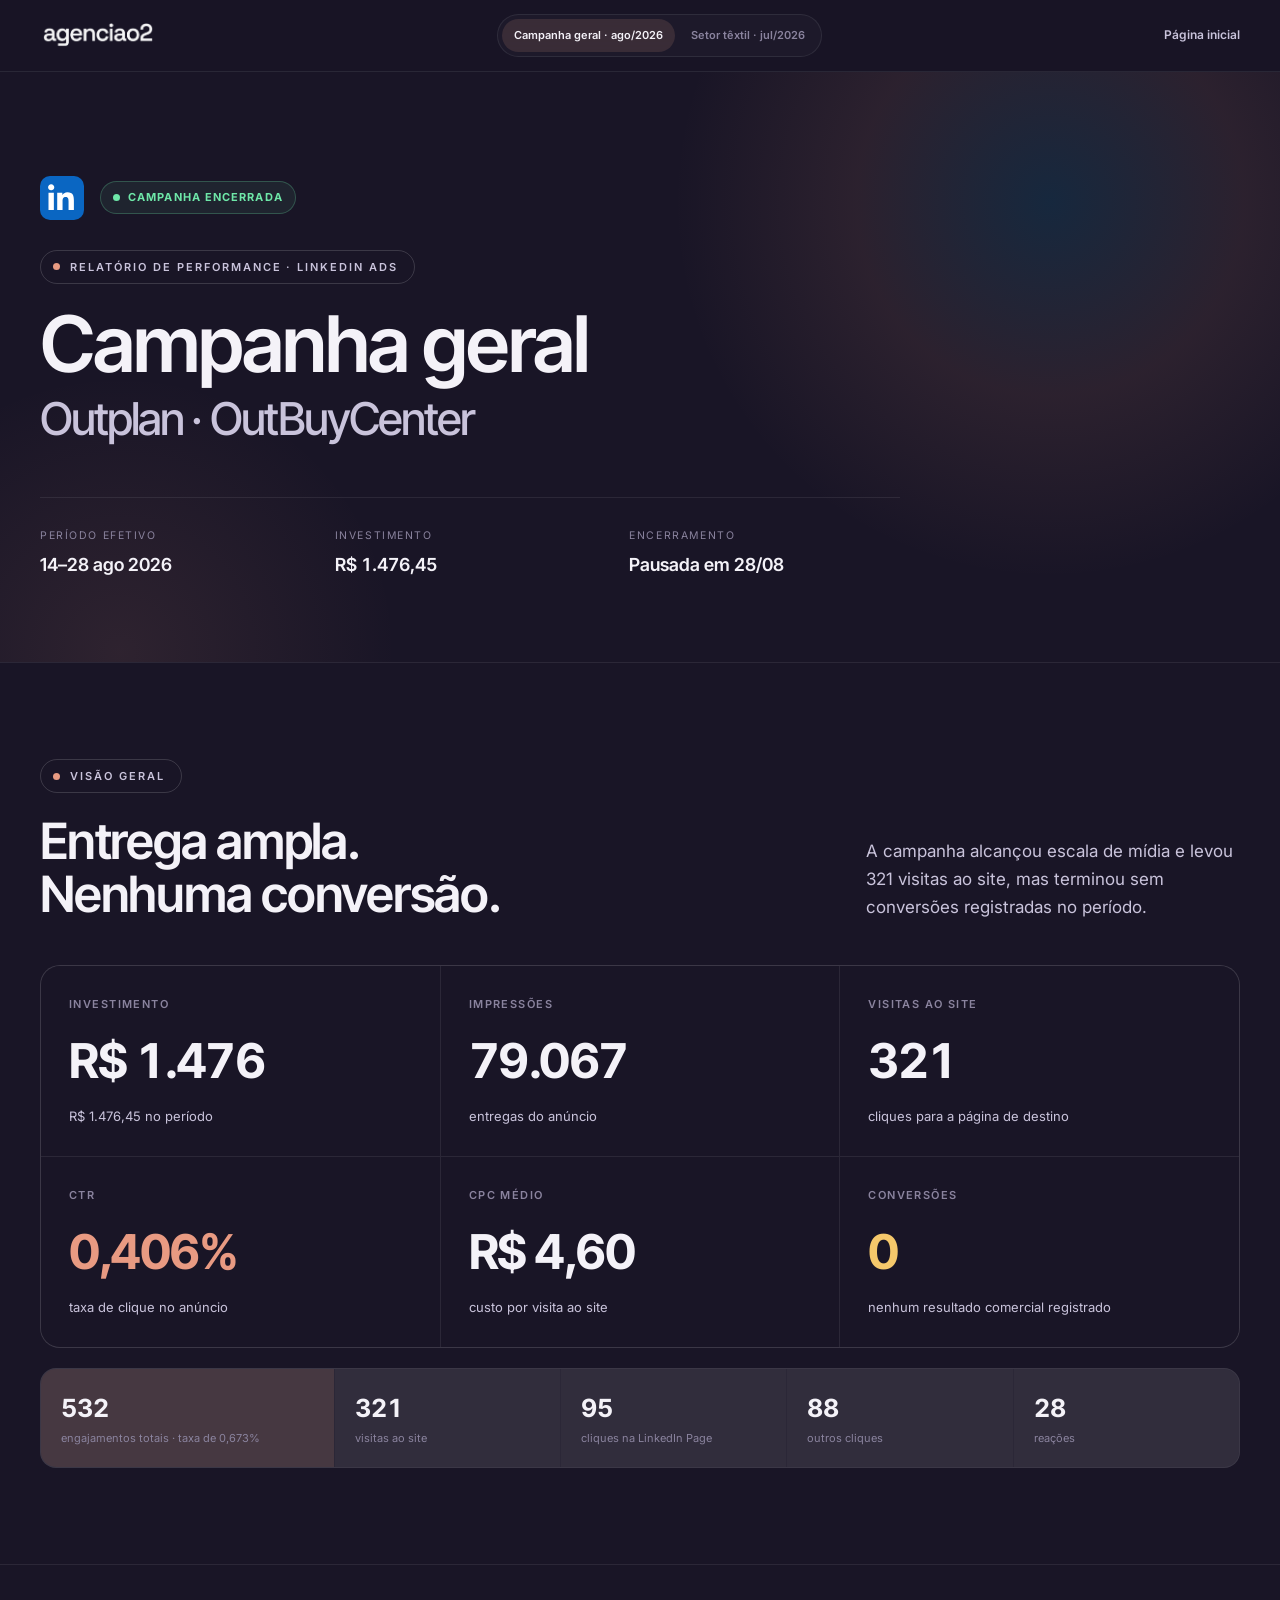
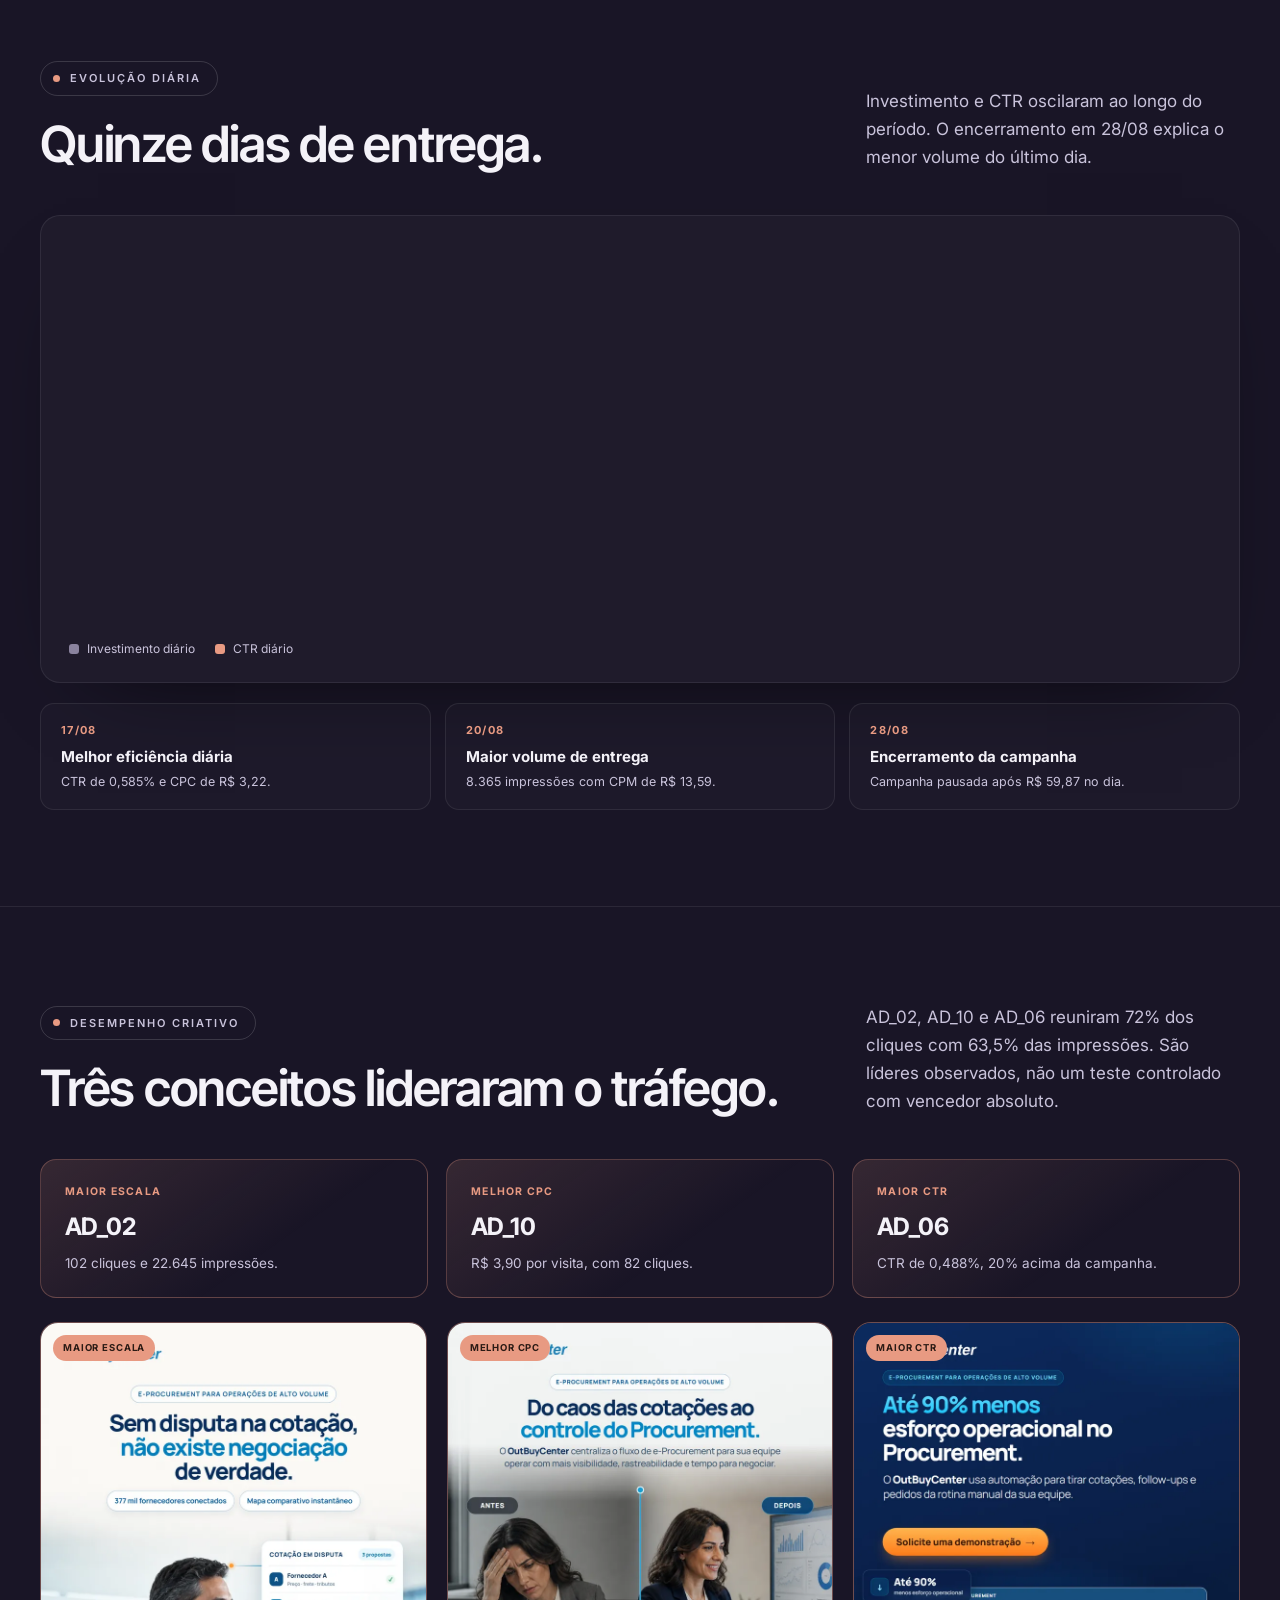
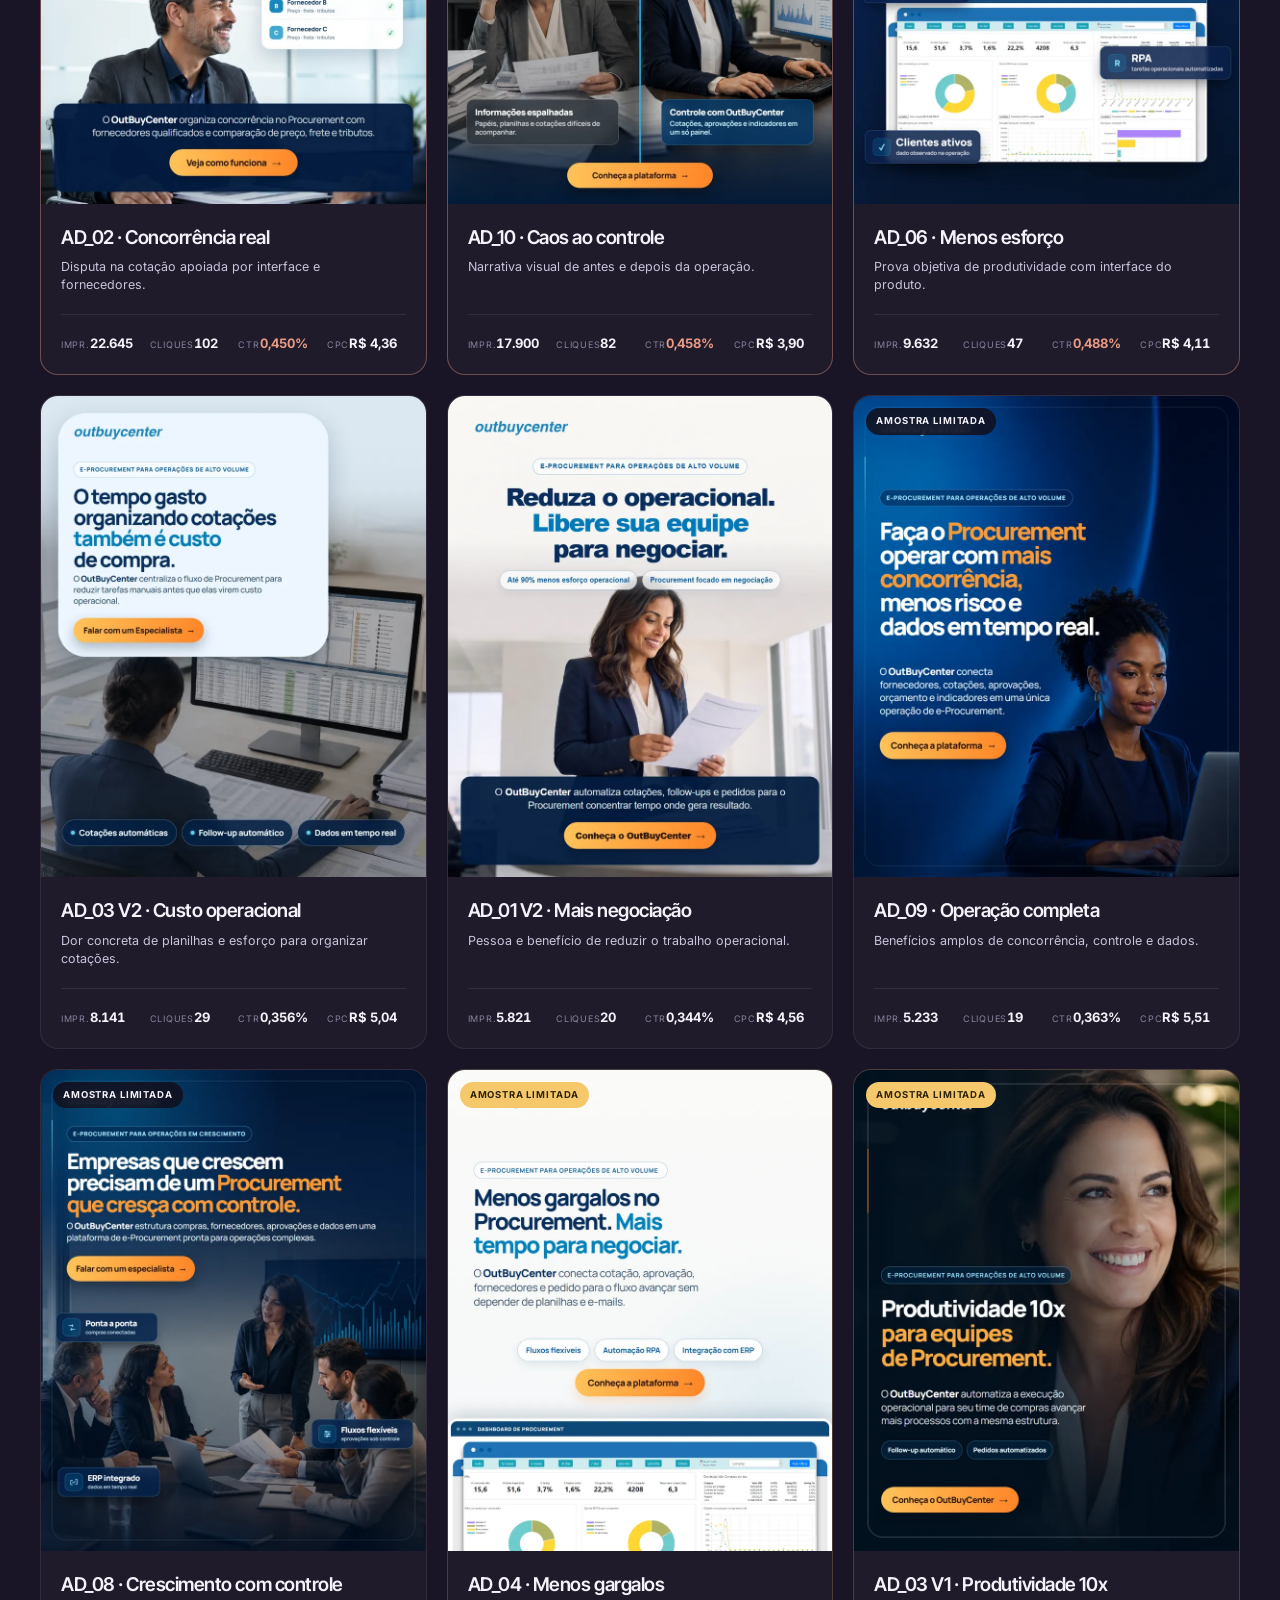
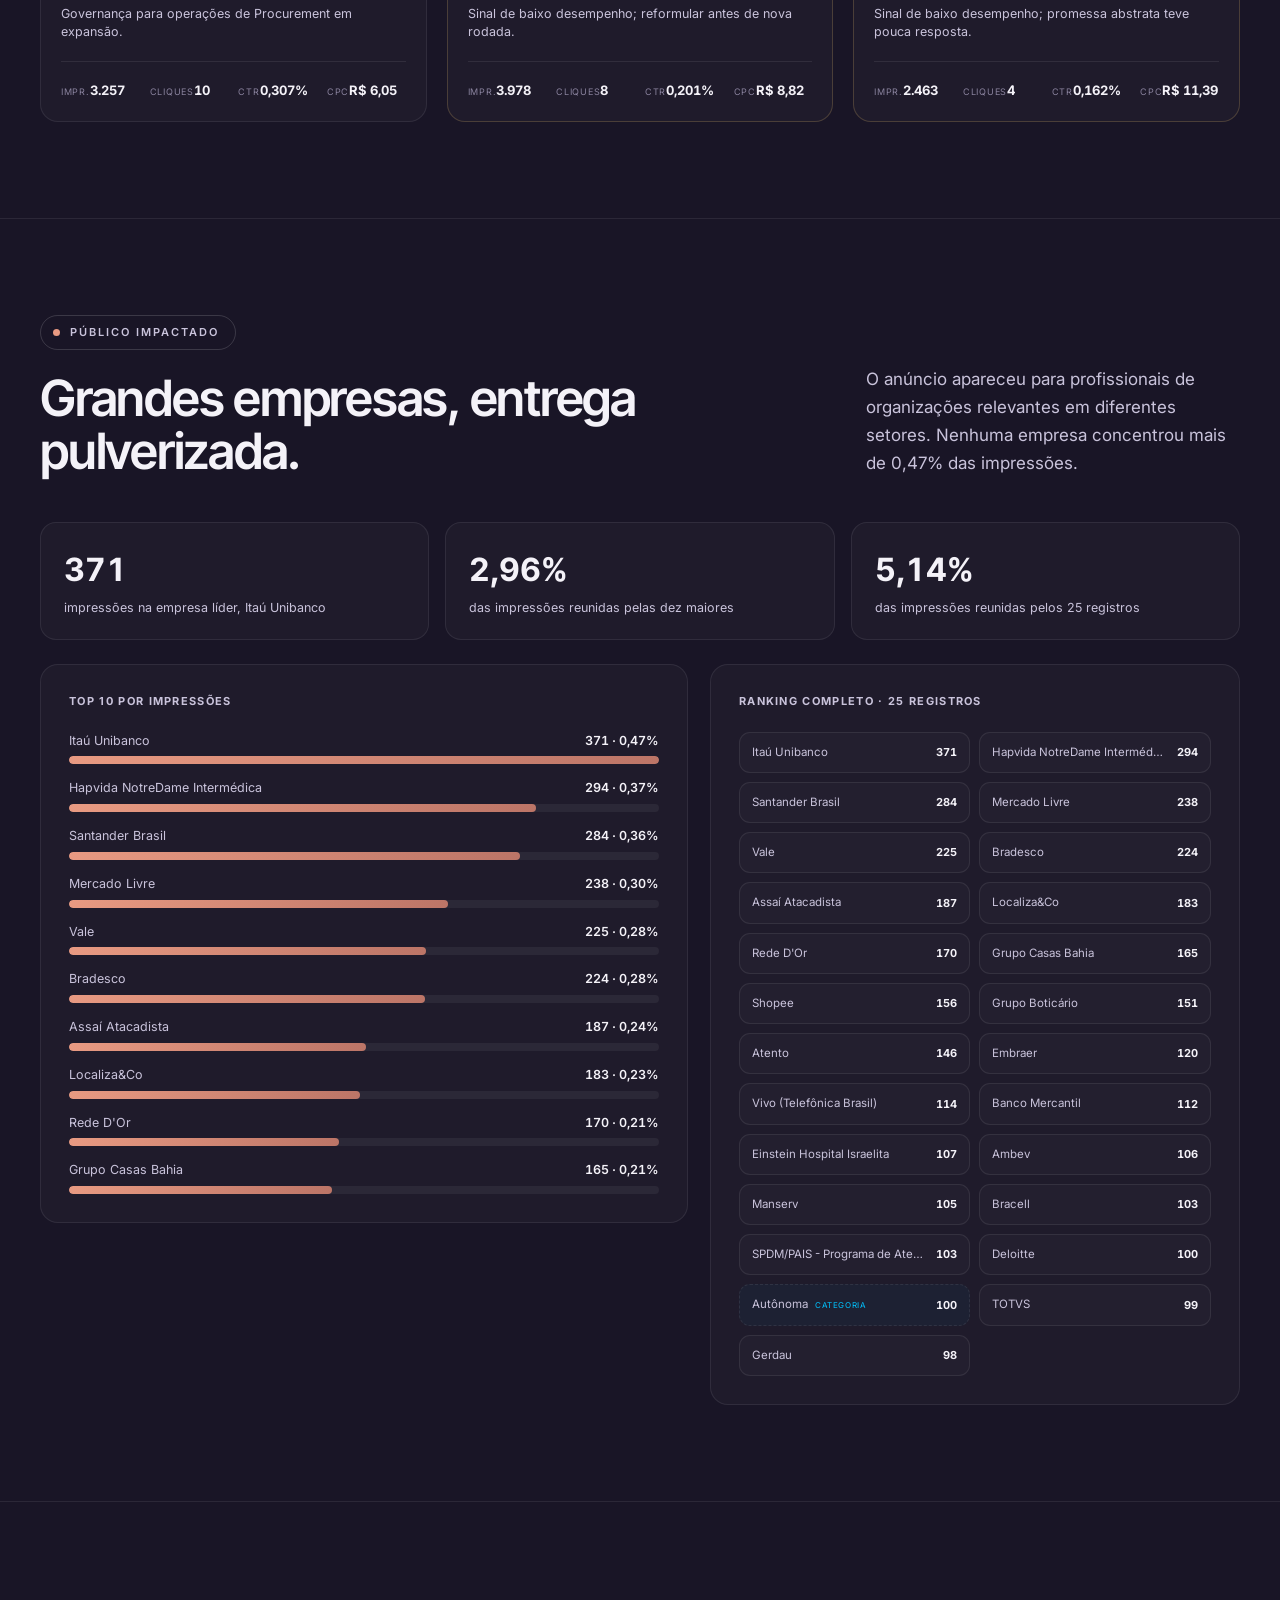
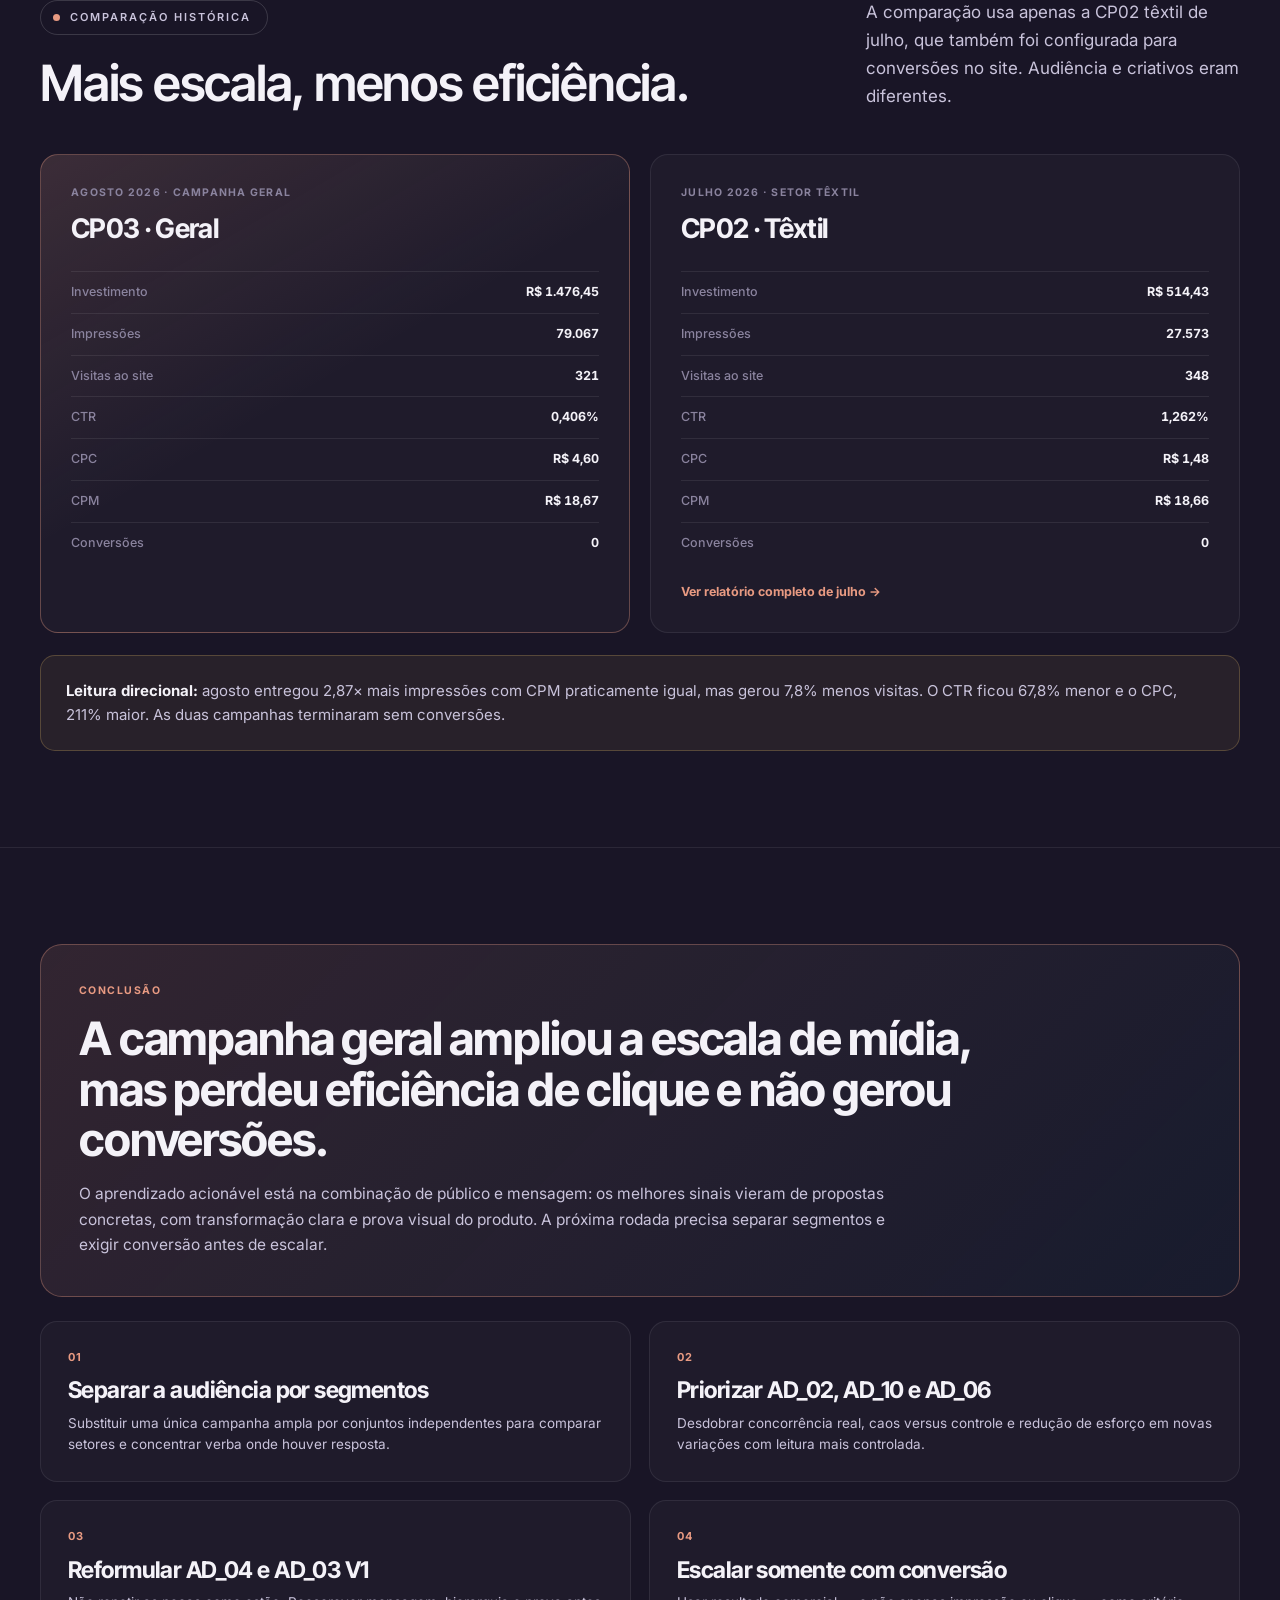
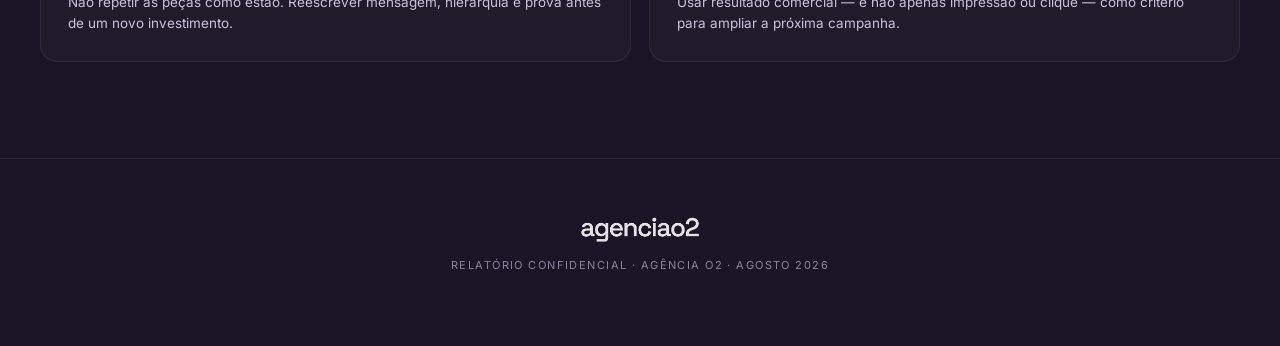
==== outplan/index.html @ ed4dcf91 "Atualiza relatório da Outplan com campanha geral" ====
<!DOCTYPE html>
<html lang="pt-BR">
<head>
<meta charset="UTF-8" />
<meta name="viewport" content="width=device-width, initial-scale=1.0" />
<title>Outplan · Relatório LinkedIn Ads — Agosto 2026</title>
<meta name="description" content="Relatório de desempenho da campanha geral do OutBuyCenter no LinkedIn Ads, de 14 a 28 de agosto de 2026." />
<meta name="robots" content="noindex, nofollow" />
<link rel="canonical" href="https://relatorio.agenciao2.com.br/outplan/" />
<meta property="og:type" content="website" />
<meta property="og:title" content="Relatório LinkedIn Ads · Outplan · Agosto 2026" />
<meta property="og:description" content="Desempenho da campanha geral do OutBuyCenter no LinkedIn Ads." />
<meta property="og:url" content="https://relatorio.agenciao2.com.br/outplan/" />
<meta property="og:image" content="https://relatorio.agenciao2.com.br/outplan/assets/social-outplan-ago-2026.png" />
<meta property="og:image:width" content="1200" />
<meta property="og:image:height" content="630" />
<meta name="twitter:card" content="summary_large_image" />
<meta name="twitter:title" content="Relatório LinkedIn Ads · Outplan · Agosto 2026" />
<meta name="twitter:description" content="Desempenho da campanha geral do OutBuyCenter no LinkedIn Ads." />
<meta name="twitter:image" content="https://relatorio.agenciao2.com.br/outplan/assets/social-outplan-ago-2026.png" />
<link rel="icon" type="image/png" href="../assets/logo-o2.png" />
<link rel="preconnect" href="https://fonts.googleapis.com" />
<link rel="preconnect" href="https://fonts.gstatic.com" crossorigin />
<link href="https://fonts.googleapis.com/css2?family=Inter:wght@400;500;600;700&family=Inter+Tight:wght@500;600;700&display=swap" rel="stylesheet" />
<script src="https://cdn.jsdelivr.net/npm/chart.js@4.4.4/dist/chart.umd.min.js"></script>
<style>
  :root {
    --bg: #191526;
    --bg-deep: #120f1d;
    --bg-soft: #211b32;
    --ink: #f4f2f8;
    --ink-soft: #c9c3db;
    --ink-mute: #8a839e;
    --accent: #e89a82;
    --accent-soft: rgba(232,154,130,.14);
    --cyan: #00c2ff;
    --cyan-soft: rgba(0,194,255,.12);
    --positive: #6ee7a8;
    --warn: #f5c86b;
    --line: rgba(255,255,255,.08);
    --line-strong: rgba(255,255,255,.15);
    --card: rgba(255,255,255,.026);
    --card-hi: rgba(255,255,255,.052);
    --shadow: 0 34px 90px -58px rgba(0,0,0,.85);
  }

  * { box-sizing: border-box; }
  html { scroll-behavior: smooth; }
  body {
    margin: 0;
    background: var(--bg);
    color: var(--ink);
    font-family: 'Inter', system-ui, sans-serif;
    line-height: 1.5;
    -webkit-font-smoothing: antialiased;
  }
  body.no-scroll { overflow: hidden; }
  ::selection { background: var(--accent); color: #2a1a14; }
  img { display: block; max-width: 100%; }
  button, a { font: inherit; }
  a { color: inherit; }

  .wrap { width: min(100%, 1264px); margin: 0 auto; padding-inline: 32px; }
  section { padding: 96px 0; border-bottom: 1px solid var(--line); }
  .section-head { display: grid; grid-template-columns: minmax(0, 1.35fr) minmax(280px, .65fr); gap: 48px; align-items: end; margin-bottom: 44px; }
  .section-head .lead { margin: 0; justify-self: end; }
  .eyebrow {
    display: inline-flex; align-items: center; gap: 10px;
    margin-bottom: 22px; padding: 8px 16px 8px 12px;
    border: 1px solid var(--line-strong); border-radius: 999px;
    color: var(--ink-soft); font-size: 11px; font-weight: 600;
    letter-spacing: .18em; text-transform: uppercase;
  }
  .eyebrow::before { content: ''; width: 7px; height: 7px; border-radius: 50%; background: var(--accent); }
  h1, h2, h3, h4 { margin: 0; font-family: 'Inter Tight', 'Inter', sans-serif; letter-spacing: -.025em; }
  .display { max-width: 860px; font-size: clamp(42px, 6.2vw, 78px); font-weight: 600; line-height: .98; }
  .display .soft { display: block; margin-top: 12px; color: var(--ink-soft); font-size: .58em; font-weight: 500; line-height: 1.12; }
  .h-section { font-size: clamp(31px, 4vw, 50px); line-height: 1.06; font-weight: 600; }
  .lead { max-width: 690px; color: var(--ink-soft); font-size: 17px; line-height: 1.65; }
  .small { color: var(--ink-mute); font-size: 12.5px; line-height: 1.55; }
  .num { font-variant-numeric: tabular-nums; }

  /* Header */
  header.top {
    position: sticky; top: 0; z-index: 80;
    border-bottom: 1px solid var(--line);
    background: rgba(25,21,38,.88);
    backdrop-filter: blur(16px); -webkit-backdrop-filter: blur(16px);
  }
  header.top .wrap { display: flex; align-items: center; justify-content: space-between; gap: 22px; padding-block: 14px; }
  .brand { display: inline-flex; align-items: center; flex: 0 0 auto; border-radius: 8px; }
  .brand img { width: auto; height: 24px; opacity: .96; }
  .campaign-switcher {
    display: flex; align-items: center; gap: 4px; padding: 4px;
    border: 1px solid var(--line); border-radius: 999px; background: rgba(255,255,255,.025);
  }
  .campaign-switcher a {
    padding: 8px 12px; border-radius: 999px; color: var(--ink-mute); text-decoration: none;
    font-size: 11px; font-weight: 600; white-space: nowrap; transition: color .2s ease, background .2s ease;
  }
  .campaign-switcher a:hover { color: var(--ink); }
  .campaign-switcher a.active { color: var(--ink); background: var(--accent-soft); }
  .portal-link { color: var(--ink-soft); font-size: 12px; font-weight: 600; text-decoration: none; white-space: nowrap; }
  .portal-link:hover { color: var(--ink); }
  .brand:focus-visible, .campaign-switcher a:focus-visible, .portal-link:focus-visible { outline: 2px solid var(--accent); outline-offset: 4px; }

  /* Hero */
  .hero { position: relative; overflow: hidden; padding: 104px 0 84px; }
  .hero::before {
    content: ''; position: absolute; inset: -250px -150px auto auto; width: 760px; height: 760px;
    background: radial-gradient(circle, rgba(0,194,255,.11), rgba(232,154,130,.09) 36%, transparent 70%);
    pointer-events: none;
  }
  .hero::after {
    content: ''; position: absolute; left: -160px; bottom: -270px; width: 560px; height: 560px;
    background: radial-gradient(circle, rgba(232,154,130,.1), transparent 70%); pointer-events: none;
  }
  .hero .wrap { position: relative; z-index: 1; }
  .hero-topline { display: flex; align-items: center; gap: 16px; margin-bottom: 30px; }
  .channel-logo { width: 44px; height: 44px; flex: 0 0 auto; border-radius: 10px; }
  .status-pill {
    display: inline-flex; align-items: center; gap: 8px; padding: 7px 12px;
    border: 1px solid rgba(110,231,168,.25); border-radius: 999px; color: var(--positive);
    background: rgba(110,231,168,.07); font-size: 11px; font-weight: 700; letter-spacing: .1em; text-transform: uppercase;
  }
  .status-pill::before { content: ''; width: 7px; height: 7px; border-radius: 50%; background: currentColor; }
  .hero-meta {
    display: grid; grid-template-columns: repeat(3, minmax(0,1fr)); max-width: 860px;
    gap: 24px; margin-top: 52px; padding-top: 30px; border-top: 1px solid var(--line);
  }
  .hero-meta .k { margin-bottom: 7px; color: var(--ink-mute); font-size: 10.5px; letter-spacing: .15em; text-transform: uppercase; }
  .hero-meta .v { font-family: 'Inter Tight', sans-serif; font-size: 18px; font-weight: 600; }

  /* KPIs */
  .kpi-grid {
    display: grid; grid-template-columns: repeat(3, minmax(0, 1fr)); gap: 1px;
    overflow: hidden; border: 1px solid var(--line); border-radius: 20px; background: var(--line);
  }
  .kpi-card { min-height: 185px; padding: 30px 28px; background: var(--bg); }
  .kpi-card .k { color: var(--ink-mute); font-size: 11px; font-weight: 600; letter-spacing: .13em; text-transform: uppercase; }
  .kpi-card .v { margin-top: 12px; font-family: 'Inter Tight', sans-serif; font-size: clamp(34px, 4vw, 48px); font-weight: 700; letter-spacing: -.03em; }
  .kpi-card .v.accent { color: var(--accent); }
  .kpi-card .v.zero { color: var(--warn); }
  .kpi-card .ctx { margin-top: 10px; color: var(--ink-soft); font-size: 13px; }
  .engagement-strip {
    display: grid; grid-template-columns: 1.3fr repeat(4, 1fr); gap: 1px; margin-top: 20px;
    border: 1px solid var(--line); border-radius: 16px; overflow: hidden; background: var(--line);
  }
  .engagement-item { padding: 21px 20px; background: var(--card); }
  .engagement-item.total { background: var(--accent-soft); }
  .engagement-item .v { font-family: 'Inter Tight', sans-serif; font-size: 25px; font-weight: 700; }
  .engagement-item .k { margin-top: 3px; color: var(--ink-mute); font-size: 11px; line-height: 1.4; }

  /* Daily evolution */
  .chart-box { padding: 30px 28px 24px; border: 1px solid var(--line); border-radius: 20px; background: var(--card); box-shadow: var(--shadow); }
  .chart-wrap { position: relative; height: 380px; }
  .chart-legend { display: flex; flex-wrap: wrap; gap: 20px; margin-top: 14px; }
  .chart-legend .item { display: flex; align-items: center; gap: 8px; color: var(--ink-soft); font-size: 12px; }
  .chart-legend .swatch { width: 10px; height: 10px; border-radius: 3px; }
  .day-highlights { display: grid; grid-template-columns: repeat(3, 1fr); gap: 14px; margin-top: 20px; }
  .day-card { padding: 18px 20px; border: 1px solid var(--line); border-radius: 14px; background: rgba(255,255,255,.018); }
  .day-card .date { color: var(--accent); font-size: 11px; font-weight: 700; letter-spacing: .12em; text-transform: uppercase; }
  .day-card strong { display: block; margin-top: 8px; font-size: 15px; }
  .day-card span { display: block; margin-top: 4px; color: var(--ink-soft); font-size: 12.5px; line-height: 1.45; }

  /* Creatives */
  .leader-grid { display: grid; grid-template-columns: repeat(3, minmax(0,1fr)); gap: 18px; margin-bottom: 24px; }
  .leader-callout { padding: 24px; border: 1px solid rgba(232,154,130,.3); border-radius: 16px; background: linear-gradient(145deg, var(--accent-soft), transparent 62%); }
  .leader-callout .label { color: var(--accent); font-size: 10.5px; font-weight: 700; letter-spacing: .12em; text-transform: uppercase; }
  .leader-callout h3 { margin-top: 9px; font-size: 24px; }
  .leader-callout p { margin: 8px 0 0; color: var(--ink-soft); font-size: 13.5px; line-height: 1.5; }
  .creative-grid { display: grid; grid-template-columns: repeat(3, minmax(0,1fr)); gap: 20px; }
  .creative-card {
    appearance: none; width: 100%; padding: 0; overflow: hidden; border: 1px solid var(--line); border-radius: 18px;
    background: var(--card); color: inherit; text-align: left; cursor: pointer;
    transition: transform .2s ease, border-color .2s ease, background .2s ease;
  }
  .creative-card:hover { transform: translateY(-3px); border-color: var(--line-strong); background: var(--card-hi); }
  .creative-card:focus-visible { outline: 2px solid var(--accent); outline-offset: 4px; }
  .creative-card.leader { border-color: rgba(232,154,130,.4); }
  .creative-card.weak { border-color: rgba(245,200,107,.2); }
  .creative-card .thumb { display: block; position: relative; aspect-ratio: 4/5; overflow: hidden; background: var(--bg-deep); }
  .creative-card .thumb img { width: 100%; height: 100%; object-fit: cover; transition: transform .35s ease; }
  .creative-card:hover .thumb img { transform: scale(1.018); }
  .badge {
    position: absolute; top: 12px; left: 12px; max-width: calc(100% - 24px); padding: 6px 10px;
    border-radius: 999px; background: rgba(18,15,29,.87); color: var(--ink);
    font-size: 9.5px; font-weight: 700; letter-spacing: .09em; text-transform: uppercase;
    backdrop-filter: blur(6px);
  }
  .badge.accent { background: var(--accent); color: #2a1a14; }
  .badge.warn { background: var(--warn); color: #302408; }
  .creative-info { display: block; padding: 20px; }
  .creative-info .creative-title { display: block; font-family: 'Inter Tight', 'Inter', sans-serif; font-size: 19px; font-weight: 600; letter-spacing: -.025em; }
  .creative-concept { display: block; min-height: 40px; margin: 6px 0 16px; color: var(--ink-soft); font-size: 12.5px; line-height: 1.45; }
  .creative-stats { display: grid; grid-template-columns: repeat(4, 1fr); gap: 10px; padding-top: 15px; border-top: 1px solid var(--line); }
  .creative-stats .k { color: var(--ink-mute); font-size: 9px; letter-spacing: .08em; text-transform: uppercase; }
  .creative-stats .v { margin-top: 3px; font-size: 13px; font-weight: 700; }
  .creative-stats .v.hi { color: var(--accent); }

  /* Companies */
  .audience-summary { display: grid; grid-template-columns: repeat(3,1fr); gap: 16px; margin-bottom: 24px; }
  .summary-card { padding: 23px; border: 1px solid var(--line); border-radius: 16px; background: var(--card); }
  .summary-card .v { font-family: 'Inter Tight', sans-serif; font-size: 32px; font-weight: 700; }
  .summary-card .k { margin-top: 5px; color: var(--ink-soft); font-size: 12.5px; line-height: 1.4; }
  .companies-layout { display: grid; grid-template-columns: minmax(0, 1.1fr) minmax(330px, .9fr); gap: 22px; align-items: start; min-width: 0; }
  .panel { min-width: 0; padding: 28px; border: 1px solid var(--line); border-radius: 18px; background: var(--card); }
  .panel-title { margin-bottom: 22px; color: var(--ink-soft); font-size: 11px; font-weight: 700; letter-spacing: .12em; text-transform: uppercase; }
  .company-bar { margin-bottom: 15px; }
  .company-bar:last-child { margin-bottom: 0; }
  .company-bar .label { display: flex; justify-content: space-between; gap: 16px; margin-bottom: 6px; font-size: 12.5px; }
  .company-bar .label span:first-child { min-width: 0; overflow: hidden; color: var(--ink-soft); text-overflow: ellipsis; white-space: nowrap; }
  .company-bar .label strong { font-weight: 600; }
  .bar-track { height: 8px; overflow: hidden; border-radius: 999px; background: rgba(255,255,255,.055); }
  .bar-fill { height: 100%; border-radius: inherit; background: linear-gradient(90deg, var(--accent), #bc7567); }
  .company-list { display: grid; min-width: 0; grid-template-columns: repeat(2, minmax(0,1fr)); gap: 9px; }
  .company-chip { display: flex; min-width: 0; width: 100%; align-items: center; justify-content: space-between; gap: 12px; padding: 11px 12px; border: 1px solid var(--line); border-radius: 11px; background: rgba(255,255,255,.018); }
  .company-chip .name { min-width: 0; overflow: hidden; color: var(--ink-soft); font-size: 11.5px; text-overflow: ellipsis; white-space: nowrap; }
  .company-chip .value { color: var(--ink); font-size: 11px; font-weight: 700; }
  .company-chip.category { border-style: dashed; background: rgba(0,194,255,.04); }
  .company-chip.category .name::after { content: 'categoria'; margin-left: 7px; color: var(--cyan); font-size: 8px; letter-spacing: .08em; text-transform: uppercase; }

  /* Historical comparison */
  .compare-grid { display: grid; grid-template-columns: repeat(2, minmax(0,1fr)); gap: 20px; }
  .compare-card { padding: 30px; border: 1px solid var(--line); border-radius: 18px; background: var(--card); }
  .compare-card.current { border-color: rgba(232,154,130,.35); background: linear-gradient(150deg, var(--accent-soft), transparent 48%), var(--card); }
  .compare-card .period { color: var(--ink-mute); font-size: 10.5px; font-weight: 700; letter-spacing: .12em; text-transform: uppercase; }
  .compare-card h3 { margin-top: 8px; font-size: 27px; }
  .compare-table { width: 100%; margin-top: 22px; border-collapse: collapse; }
  .compare-table th, .compare-table td { padding: 11px 0; border-top: 1px solid var(--line); font-size: 12.5px; }
  .compare-table th { color: var(--ink-mute); font-weight: 500; text-align: left; }
  .compare-table td { font-weight: 700; text-align: right; }
  .compare-link { display: inline-flex; margin-top: 20px; color: var(--accent); font-size: 12.5px; font-weight: 700; text-decoration: none; }
  .compare-link:hover { text-decoration: underline; }
  .comparison-insight { margin-top: 22px; padding: 23px 25px; border: 1px solid rgba(245,200,107,.23); border-radius: 15px; background: rgba(245,200,107,.065); color: var(--ink-soft); font-size: 15px; line-height: 1.6; }
  .comparison-insight strong { color: var(--ink); }

  /* Reading / actions */
  .verdict {
    padding: 38px; border: 1px solid rgba(232,154,130,.34); border-radius: 22px;
    background: linear-gradient(135deg, rgba(232,154,130,.12), rgba(0,194,255,.035));
  }
  .verdict .label { color: var(--accent); font-size: 10.5px; font-weight: 700; letter-spacing: .14em; text-transform: uppercase; }
  .verdict h3 { max-width: 940px; margin-top: 14px; font-size: clamp(28px, 4vw, 46px); line-height: 1.1; }
  .verdict p { max-width: 840px; margin: 16px 0 0; color: var(--ink-soft); font-size: 15.5px; line-height: 1.65; }
  .steps-grid { display: grid; grid-template-columns: repeat(2, minmax(0,1fr)); gap: 18px; margin-top: 24px; }
  .step-card { padding: 27px; border: 1px solid var(--line); border-radius: 17px; background: var(--card); }
  .step-card .index { color: var(--accent); font-size: 11px; font-weight: 700; letter-spacing: .1em; }
  .step-card h4 { margin-top: 12px; font-size: 23px; line-height: 1.15; }
  .step-card p { margin: 9px 0 0; color: var(--ink-soft); font-size: 13.5px; line-height: 1.55; }

  /* Footer and lightbox */
  footer { padding: 58px 0 72px; text-align: center; }
  footer img { width: auto; height: 26px; margin: 0 auto 14px; opacity: .88; }
  footer .tag { color: var(--ink-mute); font-size: 11px; letter-spacing: .13em; text-transform: uppercase; }
  .lightbox {
    position: fixed; inset: 0; z-index: 200; display: none; align-items: center; justify-content: center;
    padding: 32px; background: rgba(8,6,14,.94); backdrop-filter: blur(8px);
  }
  .lightbox.open { display: flex; }
  .lightbox img { max-width: min(90vw, 640px); max-height: 88vh; border-radius: 13px; box-shadow: 0 40px 100px -25px #000; }
  .lightbox-close {
    position: fixed; top: 24px; right: 28px; display: grid; place-items: center; width: 46px; height: 46px;
    border: 1px solid var(--line-strong); border-radius: 50%; background: rgba(25,21,38,.8); color: var(--ink); cursor: pointer;
  }
  .lightbox-close:focus-visible { outline: 2px solid var(--accent); outline-offset: 4px; }

  @media (max-width: 980px) {
    .section-head { grid-template-columns: 1fr; gap: 14px; }
    .section-head .lead { justify-self: start; }
    .creative-grid { grid-template-columns: repeat(2, minmax(0,1fr)); }
    .companies-layout { grid-template-columns: 1fr; }
  }
  @media (max-width: 760px) {
    .wrap { padding-inline: 20px; }
    section { padding: 70px 0; }
    header.top .wrap { flex-wrap: wrap; gap: 12px; }
    .campaign-switcher { order: 3; width: 100%; overflow-x: auto; }
    .campaign-switcher a { flex: 1 0 auto; text-align: center; }
    .hero { padding: 72px 0 66px; }
    .hero-meta, .kpi-grid, .leader-grid, .audience-summary, .compare-grid, .steps-grid { grid-template-columns: 1fr; }
    .hero-meta { gap: 18px; }
    .kpi-card { min-height: 0; }
    .engagement-strip { grid-template-columns: repeat(2, 1fr); }
    .engagement-item.total { grid-column: 1 / -1; }
    .day-highlights { grid-template-columns: 1fr; }
    .chart-wrap { height: 330px; }
  }
  @media (max-width: 540px) {
    .portal-link { display: none; }
    .display { font-size: clamp(40px, 13vw, 58px); }
    .creative-grid, .company-list { grid-template-columns: minmax(0, 1fr); }
    .creative-concept { min-height: 0; }
    .engagement-strip { grid-template-columns: 1fr 1fr; }
    .panel, .chart-box { padding: 22px 18px; }
    .lightbox { padding: 16px; }
    .lightbox-close { top: 14px; right: 14px; }
  }
</style>
</head>
<body>

<header class="top">
  <div class="wrap">
    <a class="brand" href="../" aria-label="Voltar à página inicial da Agência O2">
      <img src="../assets/logo-o2.png" alt="Agência O2" />
    </a>
    <nav class="campaign-switcher" aria-label="Selecionar campanha">
      <a class="active" href="./" aria-current="page">Campanha geral · ago/2026</a>
      <a href="campanhas/setor-textil-jul-2026/">Setor têxtil · jul/2026</a>
    </nav>
    <a class="portal-link" href="../">Página inicial</a>
  </div>
</header>

<main>
  <section class="hero">
    <div class="wrap">
      <div class="hero-topline">
        <svg class="channel-logo" viewBox="0 0 24 24" role="img" aria-label="LinkedIn">
          <rect width="24" height="24" rx="4" fill="#0A66C2" />
          <path fill="#fff" d="M20.447 20.452h-3.554v-5.569c0-1.328-.027-3.037-1.852-3.037-1.853 0-2.136 1.445-2.136 2.939v5.667H9.351V9h3.414v1.561h.046c.477-.9 1.637-1.85 3.37-1.85 3.601 0 4.267 2.37 4.267 5.455v6.286zM5.337 7.433c-1.144 0-2.063-.926-2.063-2.065 0-1.138.92-2.063 2.063-2.063 1.14 0 2.064.925 2.064 2.063 0 1.139-.925 2.065-2.064 2.065zm1.782 13.019H3.555V9h3.564v11.452z" transform="scale(.82) translate(2.1 2.1)" />
        </svg>
        <span class="status-pill">Campanha encerrada</span>
      </div>
      <div class="eyebrow">Relatório de performance · LinkedIn Ads</div>
      <h1 class="display">Campanha geral<span class="soft">Outplan · OutBuyCenter</span></h1>
      <div class="hero-meta">
        <div><div class="k">Período efetivo</div><div class="v">14–28 ago 2026</div></div>
        <div><div class="k">Investimento</div><div class="v num">R$ 1.476,45</div></div>
        <div><div class="k">Encerramento</div><div class="v">Pausada em 28/08</div></div>
      </div>
    </div>
  </section>

  <section id="visao-geral">
    <div class="wrap">
      <div class="section-head">
        <div>
          <div class="eyebrow">Visão geral</div>
          <h2 class="h-section">Entrega ampla.<br />Nenhuma conversão.</h2>
        </div>
        <p class="lead">A campanha alcançou escala de mídia e levou 321 visitas ao site, mas terminou sem conversões registradas no período.</p>
      </div>

      <div class="kpi-grid">
        <article class="kpi-card"><div class="k">Investimento</div><div class="v num">R$ 1.476</div><div class="ctx">R$ 1.476,45 no período</div></article>
        <article class="kpi-card"><div class="k">Impressões</div><div class="v num">79.067</div><div class="ctx">entregas do anúncio</div></article>
        <article class="kpi-card"><div class="k">Visitas ao site</div><div class="v num">321</div><div class="ctx">cliques para a página de destino</div></article>
        <article class="kpi-card"><div class="k">CTR</div><div class="v accent num">0,406%</div><div class="ctx">taxa de clique no anúncio</div></article>
        <article class="kpi-card"><div class="k">CPC médio</div><div class="v num">R$ 4,60</div><div class="ctx">custo por visita ao site</div></article>
        <article class="kpi-card"><div class="k">Conversões</div><div class="v zero num">0</div><div class="ctx">nenhum resultado comercial registrado</div></article>
      </div>

      <div class="engagement-strip" aria-label="Composição dos 532 engajamentos">
        <div class="engagement-item total"><div class="v num">532</div><div class="k">engajamentos totais · taxa de 0,673%</div></div>
        <div class="engagement-item"><div class="v num">321</div><div class="k">visitas ao site</div></div>
        <div class="engagement-item"><div class="v num">95</div><div class="k">cliques na LinkedIn Page</div></div>
        <div class="engagement-item"><div class="v num">88</div><div class="k">outros cliques</div></div>
        <div class="engagement-item"><div class="v num">28</div><div class="k">reações</div></div>
      </div>
    </div>
  </section>

  <section id="evolucao">
    <div class="wrap">
      <div class="section-head">
        <div>
          <div class="eyebrow">Evolução diária</div>
          <h2 class="h-section">Quinze dias de entrega.</h2>
        </div>
        <p class="lead">Investimento e CTR oscilaram ao longo do período. O encerramento em 28/08 explica o menor volume do último dia.</p>
      </div>
      <div class="chart-box">
        <div class="chart-wrap"><canvas id="dailyChart" role="img" aria-label="Gráfico diário de investimento e CTR entre 14 e 28 de agosto"></canvas></div>
        <div class="chart-legend" aria-hidden="true">
          <div class="item"><span class="swatch" style="background:#8a839e"></span>Investimento diário</div>
          <div class="item"><span class="swatch" style="background:#e89a82"></span>CTR diário</div>
        </div>
      </div>
      <div class="day-highlights">
        <article class="day-card"><div class="date">17/08</div><strong>Melhor eficiência diária</strong><span>CTR de 0,585% e CPC de R$ 3,22.</span></article>
        <article class="day-card"><div class="date">20/08</div><strong>Maior volume de entrega</strong><span>8.365 impressões com CPM de R$ 13,59.</span></article>
        <article class="day-card"><div class="date">28/08</div><strong>Encerramento da campanha</strong><span>Campanha pausada após R$ 59,87 no dia.</span></article>
      </div>
    </div>
  </section>

  <section id="criativos">
    <div class="wrap">
      <div class="section-head">
        <div>
          <div class="eyebrow">Desempenho criativo</div>
          <h2 class="h-section">Três conceitos lideraram o tráfego.</h2>
        </div>
        <p class="lead">AD_02, AD_10 e AD_06 reuniram 72% dos cliques com 63,5% das impressões. São líderes observados, não um teste controlado com vencedor absoluto.</p>
      </div>

      <div class="leader-grid">
        <article class="leader-callout"><div class="label">Maior escala</div><h3>AD_02</h3><p>102 cliques e 22.645 impressões.</p></article>
        <article class="leader-callout"><div class="label">Melhor CPC</div><h3>AD_10</h3><p>R$ 3,90 por visita, com 82 cliques.</p></article>
        <article class="leader-callout"><div class="label">Maior CTR</div><h3>AD_06</h3><p>CTR de 0,488%, 20% acima da campanha.</p></article>
      </div>

      <div class="creative-grid">
        <button class="creative-card leader" type="button" data-full="assets/criativos/ago-2026/ad-02-v1-full.webp" data-name="AD_02 · Concorrência real" aria-label="Ampliar criativo AD_02">
          <span class="thumb"><img src="assets/criativos/ago-2026/ad-02-v1-card.webp" alt="Criativo AD_02 sobre disputa na cotação" /><span class="badge accent">Maior escala</span></span>
          <span class="creative-info"><span class="creative-title">AD_02 · Concorrência real</span><span class="creative-concept">Disputa na cotação apoiada por interface e fornecedores.</span><span class="creative-stats"><span><span class="k">Impr.</span><span class="v num">22.645</span></span><span><span class="k">Cliques</span><span class="v num">102</span></span><span><span class="k">CTR</span><span class="v hi num">0,450%</span></span><span><span class="k">CPC</span><span class="v num">R$ 4,36</span></span></span></span>
        </button>

        <button class="creative-card leader" type="button" data-full="assets/criativos/ago-2026/ad-10-v1-full.webp" data-name="AD_10 · Caos ao controle" aria-label="Ampliar criativo AD_10">
          <span class="thumb"><img src="assets/criativos/ago-2026/ad-10-v1-card.webp" alt="Criativo AD_10 mostrando a transformação do caos para o controle" /><span class="badge accent">Melhor CPC</span></span>
          <span class="creative-info"><span class="creative-title">AD_10 · Caos ao controle</span><span class="creative-concept">Narrativa visual de antes e depois da operação.</span><span class="creative-stats"><span><span class="k">Impr.</span><span class="v num">17.900</span></span><span><span class="k">Cliques</span><span class="v num">82</span></span><span><span class="k">CTR</span><span class="v hi num">0,458%</span></span><span><span class="k">CPC</span><span class="v num">R$ 3,90</span></span></span></span>
        </button>

        <button class="creative-card leader" type="button" data-full="assets/criativos/ago-2026/ad-06-v1-full.webp" data-name="AD_06 · Menos esforço" aria-label="Ampliar criativo AD_06">
          <span class="thumb"><img src="assets/criativos/ago-2026/ad-06-v1-card.webp" alt="Criativo AD_06 com dashboard e promessa de menos esforço operacional" /><span class="badge accent">Maior CTR</span></span>
          <span class="creative-info"><span class="creative-title">AD_06 · Menos esforço</span><span class="creative-concept">Prova objetiva de produtividade com interface do produto.</span><span class="creative-stats"><span><span class="k">Impr.</span><span class="v num">9.632</span></span><span><span class="k">Cliques</span><span class="v num">47</span></span><span><span class="k">CTR</span><span class="v hi num">0,488%</span></span><span><span class="k">CPC</span><span class="v num">R$ 4,11</span></span></span></span>
        </button>

        <button class="creative-card" type="button" data-full="assets/criativos/ago-2026/ad-03-v2-full.webp" data-name="AD_03 V2 · Custo operacional" aria-label="Ampliar criativo AD_03 V2">
          <span class="thumb"><img loading="lazy" src="assets/criativos/ago-2026/ad-03-v2-card.webp" alt="Criativo AD_03 V2 sobre o custo de organizar cotações" /></span>
          <span class="creative-info"><span class="creative-title">AD_03 V2 · Custo operacional</span><span class="creative-concept">Dor concreta de planilhas e esforço para organizar cotações.</span><span class="creative-stats"><span><span class="k">Impr.</span><span class="v num">8.141</span></span><span><span class="k">Cliques</span><span class="v num">29</span></span><span><span class="k">CTR</span><span class="v num">0,356%</span></span><span><span class="k">CPC</span><span class="v num">R$ 5,04</span></span></span></span>
        </button>

        <button class="creative-card" type="button" data-full="assets/criativos/ago-2026/ad-01-v2-full.webp" data-name="AD_01 V2 · Mais negociação" aria-label="Ampliar criativo AD_01 V2">
          <span class="thumb"><img loading="lazy" src="assets/criativos/ago-2026/ad-01-v2-card.webp" alt="Criativo AD_01 V2 sobre liberar a equipe para negociar" /></span>
          <span class="creative-info"><span class="creative-title">AD_01 V2 · Mais negociação</span><span class="creative-concept">Pessoa e benefício de reduzir o trabalho operacional.</span><span class="creative-stats"><span><span class="k">Impr.</span><span class="v num">5.821</span></span><span><span class="k">Cliques</span><span class="v num">20</span></span><span><span class="k">CTR</span><span class="v num">0,344%</span></span><span><span class="k">CPC</span><span class="v num">R$ 4,56</span></span></span></span>
        </button>

        <button class="creative-card" type="button" data-full="assets/criativos/ago-2026/ad-09-v1-full.webp" data-name="AD_09 · Operação completa" aria-label="Ampliar criativo AD_09">
          <span class="thumb"><img loading="lazy" src="assets/criativos/ago-2026/ad-09-v1-card.webp" alt="Criativo AD_09 sobre concorrência, risco e dados em tempo real" /><span class="badge">Amostra limitada</span></span>
          <span class="creative-info"><span class="creative-title">AD_09 · Operação completa</span><span class="creative-concept">Benefícios amplos de concorrência, controle e dados.</span><span class="creative-stats"><span><span class="k">Impr.</span><span class="v num">5.233</span></span><span><span class="k">Cliques</span><span class="v num">19</span></span><span><span class="k">CTR</span><span class="v num">0,363%</span></span><span><span class="k">CPC</span><span class="v num">R$ 5,51</span></span></span></span>
        </button>

        <button class="creative-card" type="button" data-full="assets/criativos/ago-2026/ad-08-v1-full.webp" data-name="AD_08 · Crescimento com controle" aria-label="Ampliar criativo AD_08">
          <span class="thumb"><img loading="lazy" src="assets/criativos/ago-2026/ad-08-v1-card.webp" alt="Criativo AD_08 sobre crescimento e governança" /><span class="badge">Amostra limitada</span></span>
          <span class="creative-info"><span class="creative-title">AD_08 · Crescimento com controle</span><span class="creative-concept">Governança para operações de Procurement em expansão.</span><span class="creative-stats"><span><span class="k">Impr.</span><span class="v num">3.257</span></span><span><span class="k">Cliques</span><span class="v num">10</span></span><span><span class="k">CTR</span><span class="v num">0,307%</span></span><span><span class="k">CPC</span><span class="v num">R$ 6,05</span></span></span></span>
        </button>

        <button class="creative-card weak" type="button" data-full="assets/criativos/ago-2026/ad-04-v1-full.webp" data-name="AD_04 · Menos gargalos" aria-label="Ampliar criativo AD_04">
          <span class="thumb"><img loading="lazy" src="assets/criativos/ago-2026/ad-04-v1-card.webp" alt="Criativo AD_04 sobre menos gargalos no Procurement" /><span class="badge warn">Amostra limitada</span></span>
          <span class="creative-info"><span class="creative-title">AD_04 · Menos gargalos</span><span class="creative-concept">Sinal de baixo desempenho; reformular antes de nova rodada.</span><span class="creative-stats"><span><span class="k">Impr.</span><span class="v num">3.978</span></span><span><span class="k">Cliques</span><span class="v num">8</span></span><span><span class="k">CTR</span><span class="v num">0,201%</span></span><span><span class="k">CPC</span><span class="v num">R$ 8,82</span></span></span></span>
        </button>

        <button class="creative-card weak" type="button" data-full="assets/criativos/ago-2026/ad-03-v1-full.webp" data-name="AD_03 V1 · Produtividade 10x" aria-label="Ampliar criativo AD_03 V1">
          <span class="thumb"><img loading="lazy" src="assets/criativos/ago-2026/ad-03-v1-card.webp" alt="Criativo AD_03 V1 com promessa de produtividade 10x" /><span class="badge warn">Amostra limitada</span></span>
          <span class="creative-info"><span class="creative-title">AD_03 V1 · Produtividade 10x</span><span class="creative-concept">Sinal de baixo desempenho; promessa abstrata teve pouca resposta.</span><span class="creative-stats"><span><span class="k">Impr.</span><span class="v num">2.463</span></span><span><span class="k">Cliques</span><span class="v num">4</span></span><span><span class="k">CTR</span><span class="v num">0,162%</span></span><span><span class="k">CPC</span><span class="v num">R$ 11,39</span></span></span></span>
        </button>
      </div>
    </div>
  </section>

  <section id="empresas">
    <div class="wrap">
      <div class="section-head">
        <div>
          <div class="eyebrow">Público impactado</div>
          <h2 class="h-section">Grandes empresas, entrega pulverizada.</h2>
        </div>
        <p class="lead">O anúncio apareceu para profissionais de organizações relevantes em diferentes setores. Nenhuma empresa concentrou mais de 0,47% das impressões.</p>
      </div>

      <div class="audience-summary">
        <article class="summary-card"><div class="v num">371</div><div class="k">impressões na empresa líder, Itaú Unibanco</div></article>
        <article class="summary-card"><div class="v num">2,96%</div><div class="k">das impressões reunidas pelas dez maiores</div></article>
        <article class="summary-card"><div class="v num">5,14%</div><div class="k">das impressões reunidas pelos 25 registros</div></article>
      </div>

      <div class="companies-layout">
        <div class="panel">
          <div class="panel-title">Top 10 por impressões</div>
          <div id="companyBars"></div>
        </div>
        <div class="panel">
          <div class="panel-title">Ranking completo · 25 registros</div>
          <div class="company-list" id="companyList"></div>
        </div>
      </div>
    </div>
  </section>

  <section id="historico">
    <div class="wrap">
      <div class="section-head">
        <div>
          <div class="eyebrow">Comparação histórica</div>
          <h2 class="h-section">Mais escala, menos eficiência.</h2>
        </div>
        <p class="lead">A comparação usa apenas a CP02 têxtil de julho, que também foi configurada para conversões no site. Audiência e criativos eram diferentes.</p>
      </div>

      <div class="compare-grid">
        <article class="compare-card current">
          <div class="period">Agosto 2026 · campanha geral</div>
          <h3>CP03 · Geral</h3>
          <table class="compare-table">
            <tbody>
              <tr><th>Investimento</th><td class="num">R$ 1.476,45</td></tr>
              <tr><th>Impressões</th><td class="num">79.067</td></tr>
              <tr><th>Visitas ao site</th><td class="num">321</td></tr>
              <tr><th>CTR</th><td class="num">0,406%</td></tr>
              <tr><th>CPC</th><td class="num">R$ 4,60</td></tr>
              <tr><th>CPM</th><td class="num">R$ 18,67</td></tr>
              <tr><th>Conversões</th><td class="num">0</td></tr>
            </tbody>
          </table>
        </article>

        <article class="compare-card">
          <div class="period">Julho 2026 · setor têxtil</div>
          <h3>CP02 · Têxtil</h3>
          <table class="compare-table">
            <tbody>
              <tr><th>Investimento</th><td class="num">R$ 514,43</td></tr>
              <tr><th>Impressões</th><td class="num">27.573</td></tr>
              <tr><th>Visitas ao site</th><td class="num">348</td></tr>
              <tr><th>CTR</th><td class="num">1,262%</td></tr>
              <tr><th>CPC</th><td class="num">R$ 1,48</td></tr>
              <tr><th>CPM</th><td class="num">R$ 18,66</td></tr>
              <tr><th>Conversões</th><td class="num">0</td></tr>
            </tbody>
          </table>
          <a class="compare-link" href="campanhas/setor-textil-jul-2026/">Ver relatório completo de julho →</a>
        </article>
      </div>

      <div class="comparison-insight"><strong>Leitura direcional:</strong> agosto entregou 2,87× mais impressões com CPM praticamente igual, mas gerou 7,8% menos visitas. O CTR ficou 67,8% menor e o CPC, 211% maior. As duas campanhas terminaram sem conversões.</div>
    </div>
  </section>

  <section id="leitura">
    <div class="wrap">
      <div class="verdict">
        <div class="label">Conclusão</div>
        <h3>A campanha geral ampliou a escala de mídia, mas perdeu eficiência de clique e não gerou conversões.</h3>
        <p>O aprendizado acionável está na combinação de público e mensagem: os melhores sinais vieram de propostas concretas, com transformação clara e prova visual do produto. A próxima rodada precisa separar segmentos e exigir conversão antes de escalar.</p>
      </div>

      <div class="steps-grid">
        <article class="step-card"><div class="index">01</div><h4>Separar a audiência por segmentos</h4><p>Substituir uma única campanha ampla por conjuntos independentes para comparar setores e concentrar verba onde houver resposta.</p></article>
        <article class="step-card"><div class="index">02</div><h4>Priorizar AD_02, AD_10 e AD_06</h4><p>Desdobrar concorrência real, caos versus controle e redução de esforço em novas variações com leitura mais controlada.</p></article>
        <article class="step-card"><div class="index">03</div><h4>Reformular AD_04 e AD_03 V1</h4><p>Não repetir as peças como estão. Reescrever mensagem, hierarquia e prova antes de um novo investimento.</p></article>
        <article class="step-card"><div class="index">04</div><h4>Escalar somente com conversão</h4><p>Usar resultado comercial — e não apenas impressão ou clique — como critério para ampliar a próxima campanha.</p></article>
      </div>
    </div>
  </section>
</main>

<footer>
  <div class="wrap">
    <img src="../assets/logo-o2.png" alt="Agência O2" />
    <div class="tag">Relatório confidencial · Agência O2 · Agosto 2026</div>
  </div>
</footer>

<div class="lightbox" id="lightbox" role="dialog" aria-modal="true" aria-label="Visualização ampliada do criativo" aria-hidden="true">
  <button class="lightbox-close" id="lightboxClose" type="button" aria-label="Fechar imagem">✕</button>
  <img id="lightboxImage" src="" alt="" />
</div>

<script>
  const dailyLabels = ['14/08','15/08','16/08','17/08','18/08','19/08','20/08','21/08','22/08','23/08','24/08','25/08','26/08','27/08','28/08'];
  const dailySpend = [114.41,82.50,68.66,103.09,123.00,117.17,113.70,107.88,77.59,66.57,105.94,119.57,107.21,109.29,59.87];
  const dailyCTR = [0.441,0.331,0.375,0.585,0.417,0.320,0.371,0.495,0.519,0.299,0.316,0.367,0.420,0.441,0.325];

  const markerPlugin = {
    id: 'campaignMarkers',
    afterDatasetsDraw(chart) {
      const {ctx, chartArea, scales} = chart;
      const markers = [
        {index: 3, color: '#E89A82'},
        {index: 6, color: '#00C2FF'},
        {index: 14, color: '#F5C86B'}
      ];
      ctx.save();
      markers.forEach(marker => {
        const x = scales.x.getPixelForValue(marker.index);
        ctx.strokeStyle = marker.color;
        ctx.globalAlpha = .38;
        ctx.setLineDash([4, 5]);
        ctx.beginPath();
        ctx.moveTo(x, chartArea.top);
        ctx.lineTo(x, chartArea.bottom);
        ctx.stroke();
      });
      ctx.restore();
    }
  };

  if (window.Chart) {
    Chart.register(markerPlugin);
    new Chart(document.getElementById('dailyChart'), {
      type: 'bar',
      data: {
        labels: dailyLabels,
        datasets: [
          {
            type: 'bar', label: 'Investimento', data: dailySpend,
            backgroundColor: 'rgba(138,131,158,.42)', borderColor: 'rgba(138,131,158,.72)', borderWidth: 1,
            borderRadius: 5, yAxisID: 'ySpend', order: 2
          },
          {
            type: 'line', label: 'CTR', data: dailyCTR,
            borderColor: '#E89A82', backgroundColor: '#E89A82', pointBackgroundColor: '#191526', pointBorderColor: '#E89A82',
            pointBorderWidth: 2, pointRadius: 3.5, pointHoverRadius: 5, borderWidth: 2.5, tension: .34, yAxisID: 'yCTR', order: 1
          }
        ]
      },
      options: {
        responsive: true, maintainAspectRatio: false, interaction: {mode: 'index', intersect: false},
        plugins: {
          legend: {display: false},
          tooltip: {
            backgroundColor: '#120F1D', borderColor: 'rgba(255,255,255,.12)', borderWidth: 1,
            titleColor: '#F4F2F8', bodyColor: '#C9C3DB', padding: 12,
            callbacks: {
              label(ctx) {
                if (ctx.dataset.yAxisID === 'yCTR') return ` CTR: ${ctx.parsed.y.toFixed(3).replace('.', ',')}%`;
                return ` Investimento: R$ ${ctx.parsed.y.toFixed(2).replace('.', ',')}`;
              }
            }
          }
        },
        scales: {
          x: {grid: {display: false}, ticks: {color: '#8A839E', maxRotation: 0, autoSkip: true, font: {size: 10}}},
          ySpend: {
            position: 'left', beginAtZero: true, suggestedMax: 140,
            grid: {color: 'rgba(255,255,255,.055)'}, border: {display: false},
            ticks: {color: '#8A839E', font: {size: 10}, callback: value => `R$ ${value}`}
          },
          yCTR: {
            position: 'right', beginAtZero: true, suggestedMax: .7,
            grid: {drawOnChartArea: false}, border: {display: false},
            ticks: {color: '#E89A82', font: {size: 10}, callback: value => `${String(value).replace('.', ',')}%`}
          }
        }
      }
    });
  }

  const companies = [
    {name:'Itaú Unibanco', impressions:371, share:'0,47%'},
    {name:'Hapvida NotreDame Intermédica', impressions:294, share:'0,37%'},
    {name:'Santander Brasil', impressions:284, share:'0,36%'},
    {name:'Mercado Livre', impressions:238, share:'0,30%'},
    {name:'Vale', impressions:225, share:'0,28%'},
    {name:'Bradesco', impressions:224, share:'0,28%'},
    {name:'Assaí Atacadista', impressions:187, share:'0,24%'},
    {name:'Localiza&Co', impressions:183, share:'0,23%'},
    {name:"Rede D'Or", impressions:170, share:'0,21%'},
    {name:'Grupo Casas Bahia', impressions:165, share:'0,21%'},
    {name:'Shopee', impressions:156, share:'0,20%'},
    {name:'Grupo Boticário', impressions:151, share:'0,19%'},
    {name:'Atento', impressions:146, share:'0,18%'},
    {name:'Embraer', impressions:120, share:'0,15%'},
    {name:'Vivo (Telefônica Brasil)', impressions:114, share:'0,14%'},
    {name:'Banco Mercantil', impressions:112, share:'0,14%'},
    {name:'Einstein Hospital Israelita', impressions:107, share:'0,14%'},
    {name:'Ambev', impressions:106, share:'0,13%'},
    {name:'Manserv', impressions:105, share:'0,13%'},
    {name:'Bracell', impressions:103, share:'0,13%'},
    {name:'SPDM/PAIS - Programa de Atenção Integral à Saúde', impressions:103, share:'0,13%'},
    {name:'Deloitte', impressions:100, share:'0,13%'},
    {name:'Autônoma', impressions:100, share:'0,13%', category:true},
    {name:'TOTVS', impressions:99, share:'0,13%'},
    {name:'Gerdau', impressions:98, share:'0,12%'}
  ];

  const companyBars = document.getElementById('companyBars');
  companies.slice(0,10).forEach(company => {
    const item = document.createElement('div');
    item.className = 'company-bar';
    item.innerHTML = `<div class="label"><span>${company.name}</span><strong class="num">${company.impressions} · ${company.share}</strong></div><div class="bar-track"><div class="bar-fill" style="width:${(company.impressions / companies[0].impressions * 100).toFixed(1)}%"></div></div>`;
    companyBars.appendChild(item);
  });

  const companyList = document.getElementById('companyList');
  companies.forEach(company => {
    const item = document.createElement('div');
    item.className = `company-chip${company.category ? ' category' : ''}`;
    item.innerHTML = `<span class="name" title="${company.name}">${company.name}</span><span class="value num">${company.impressions}</span>`;
    companyList.appendChild(item);
  });

  const lightbox = document.getElementById('lightbox');
  const lightboxImage = document.getElementById('lightboxImage');
  const lightboxClose = document.getElementById('lightboxClose');
  let lastTrigger = null;

  function openLightbox(card) {
    lastTrigger = card;
    lightboxImage.src = card.dataset.full;
    lightboxImage.alt = card.dataset.name;
    lightbox.classList.add('open');
    lightbox.setAttribute('aria-hidden', 'false');
    document.body.classList.add('no-scroll');
    lightboxClose.focus();
  }

  function closeLightbox() {
    lightbox.classList.remove('open');
    lightbox.setAttribute('aria-hidden', 'true');
    lightboxImage.src = '';
    document.body.classList.remove('no-scroll');
    if (lastTrigger) lastTrigger.focus();
  }

  document.querySelectorAll('.creative-card').forEach(card => card.addEventListener('click', () => openLightbox(card)));
  lightboxClose.addEventListener('click', closeLightbox);
  lightbox.addEventListener('click', event => { if (event.target === lightbox) closeLightbox(); });
  document.addEventListener('keydown', event => {
    if (!lightbox.classList.contains('open')) return;
    if (event.key === 'Escape') closeLightbox();
    if (event.key === 'Tab') {
      event.preventDefault();
      lightboxClose.focus();
    }
  });
</script>
</body>
</html>
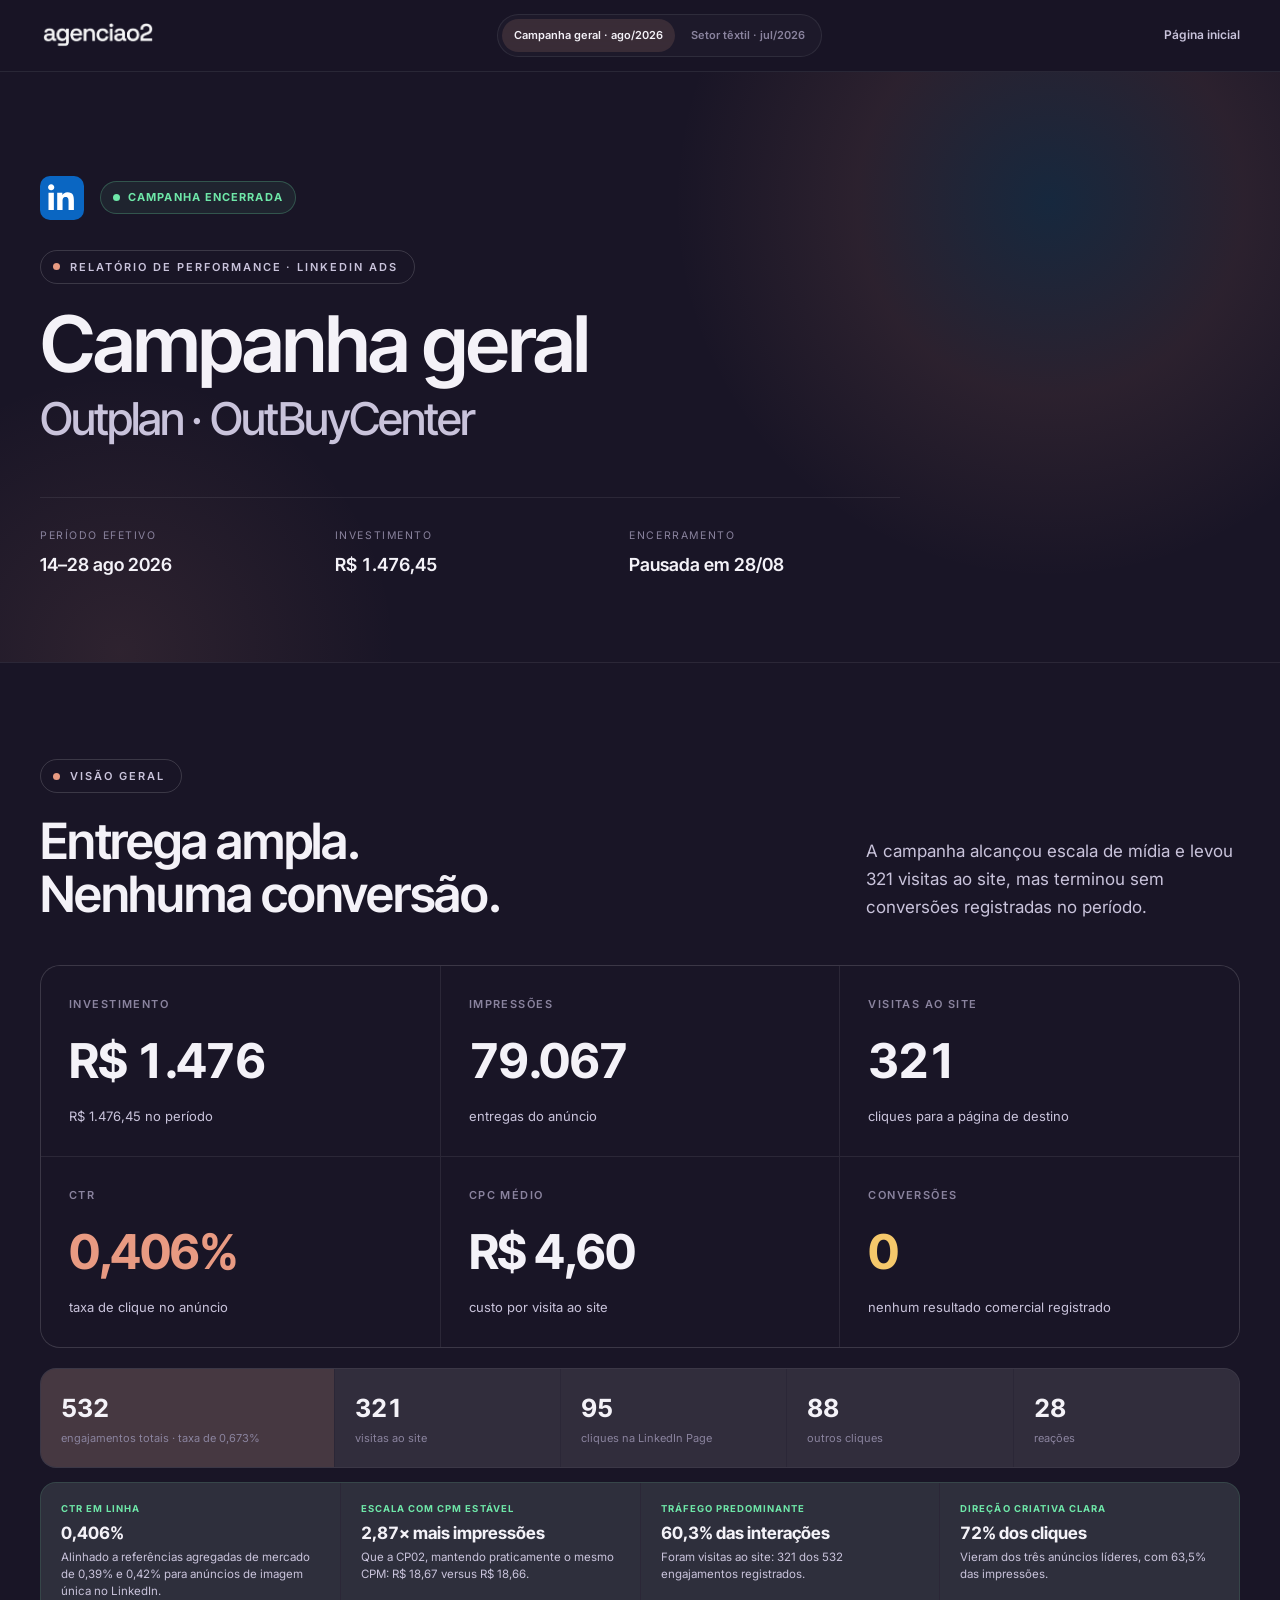
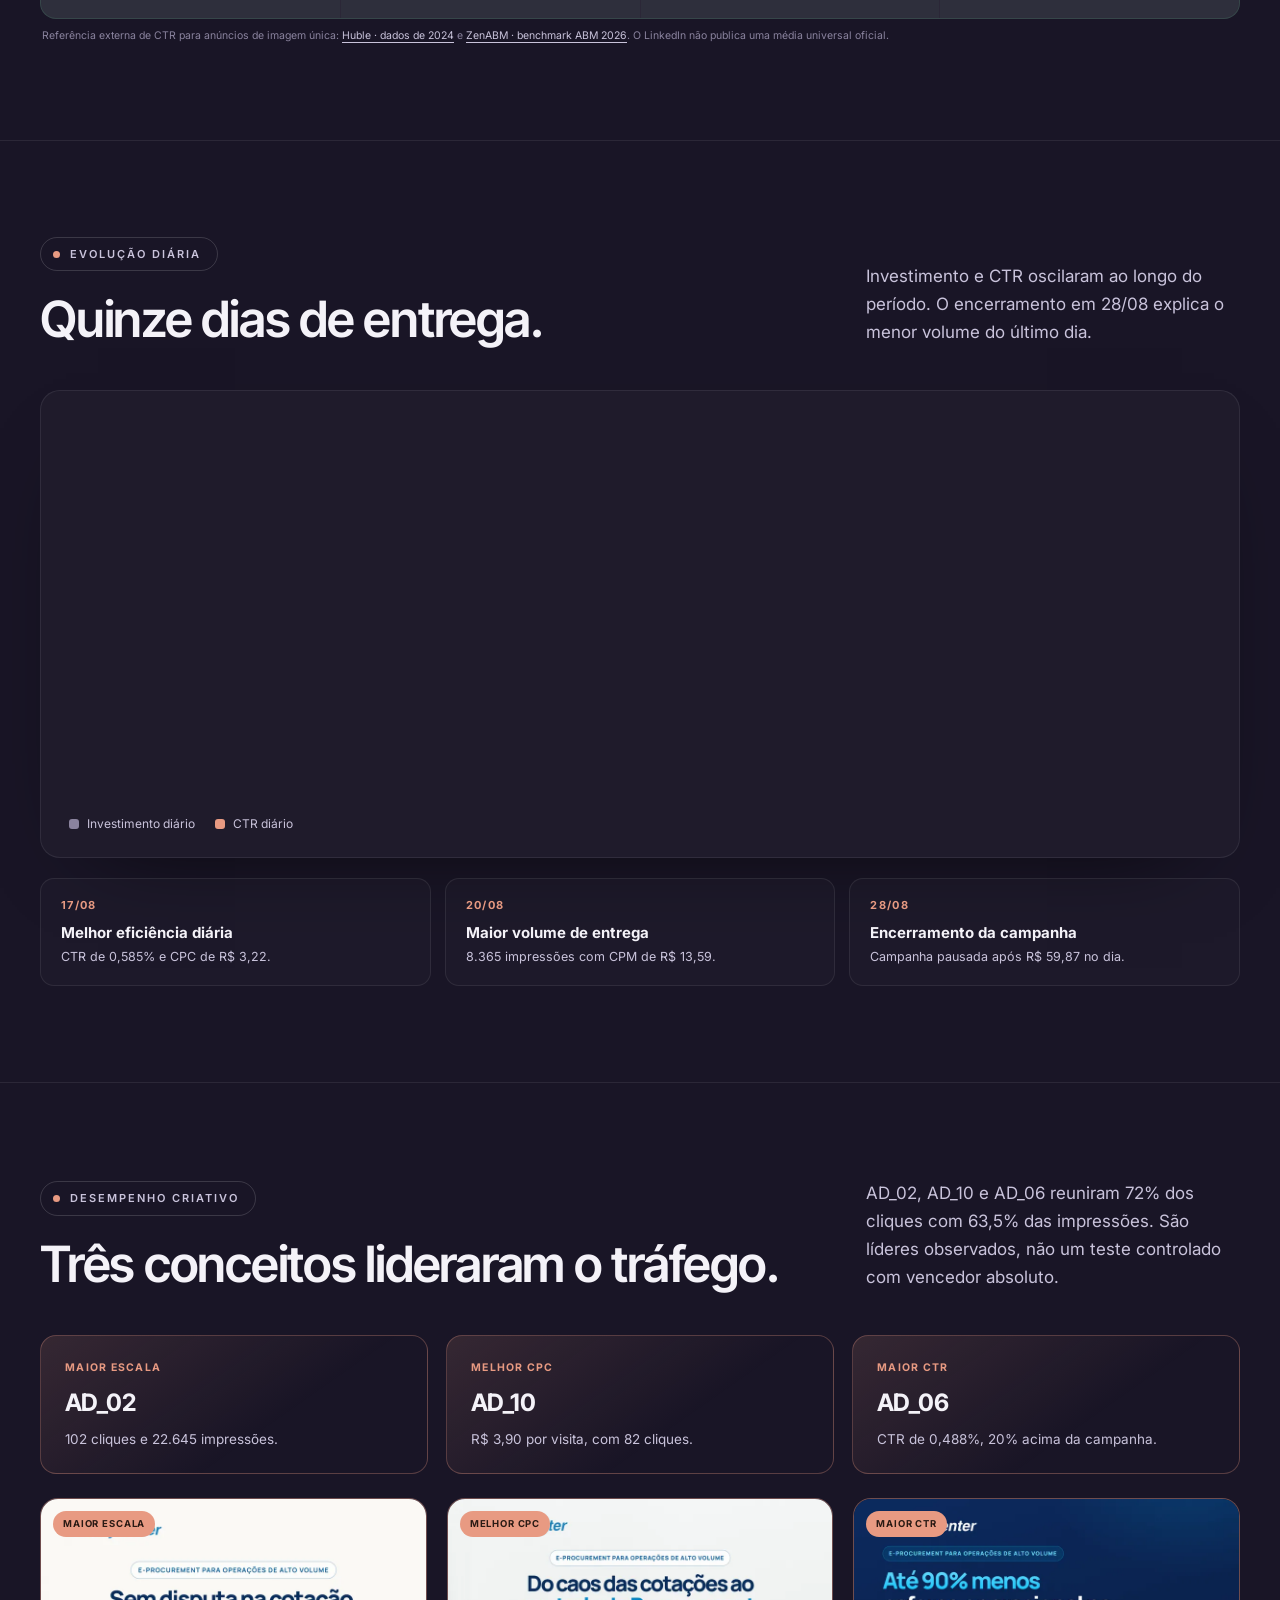
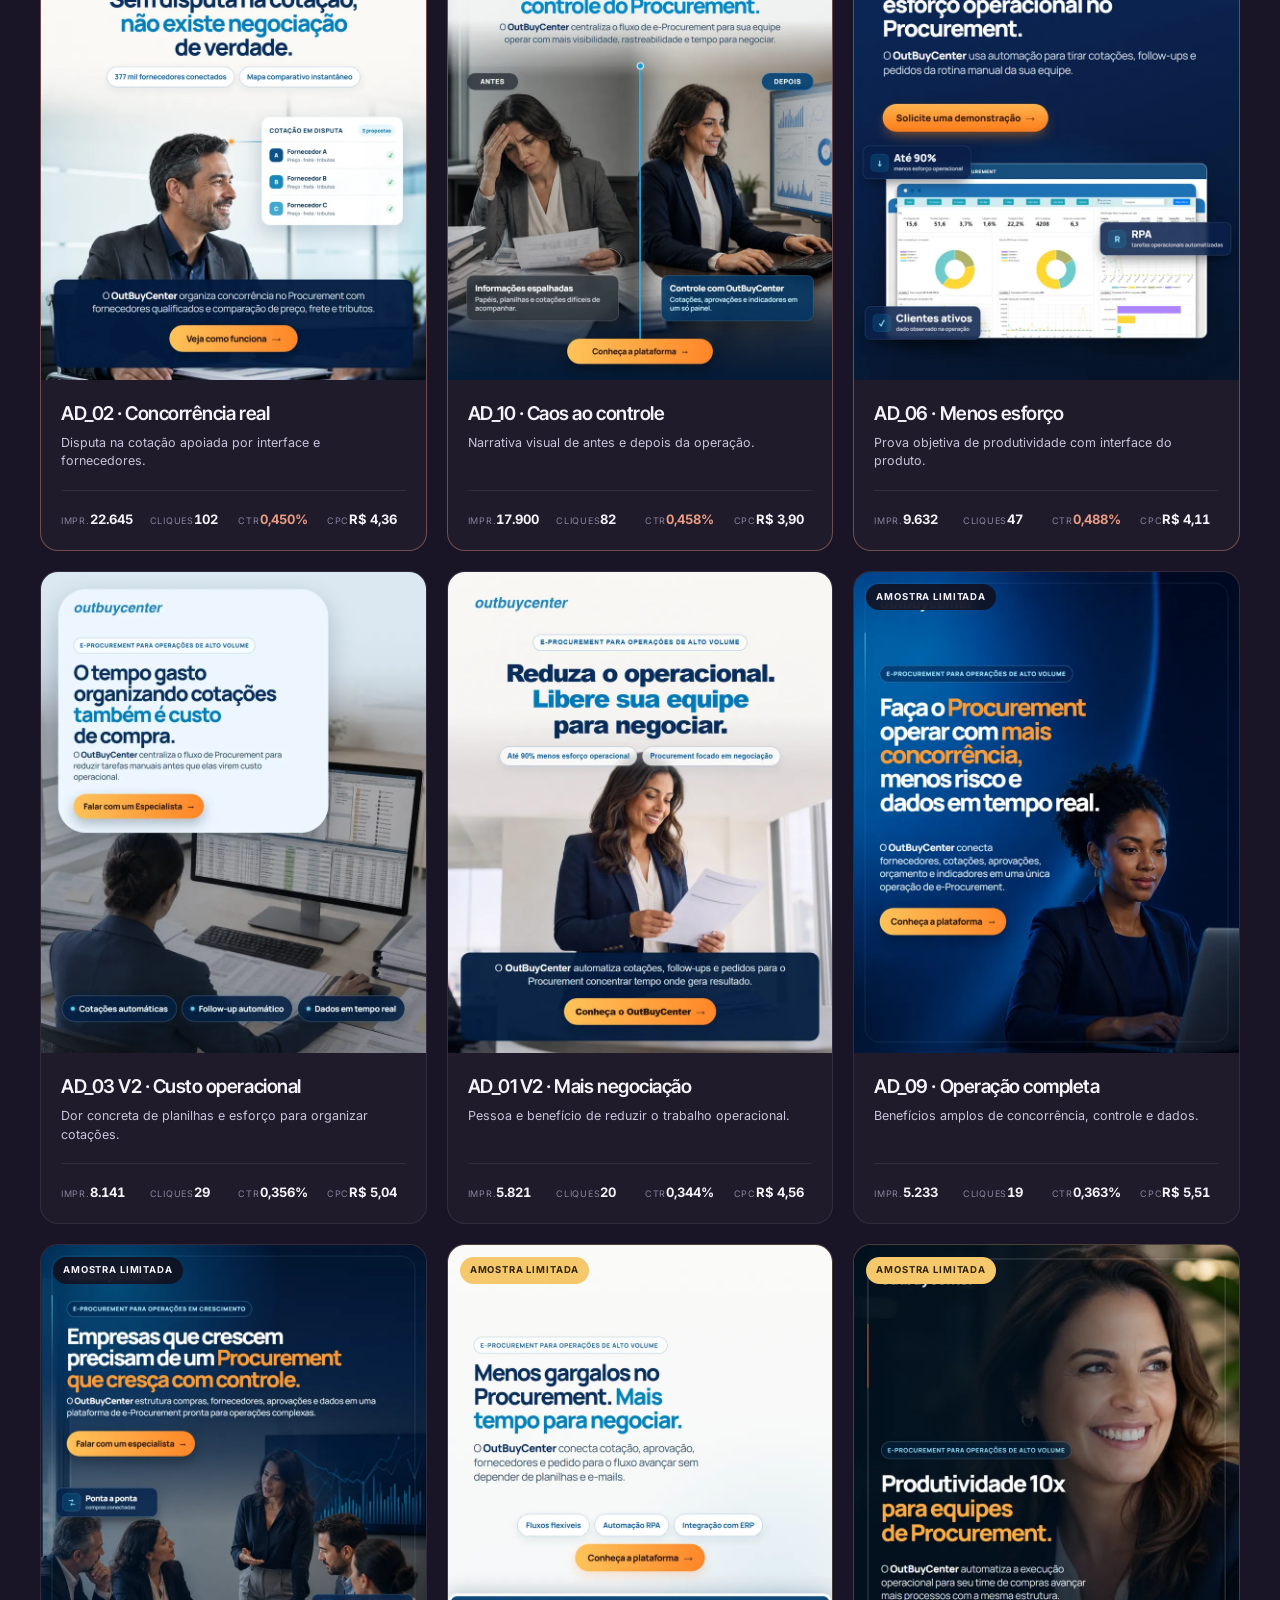
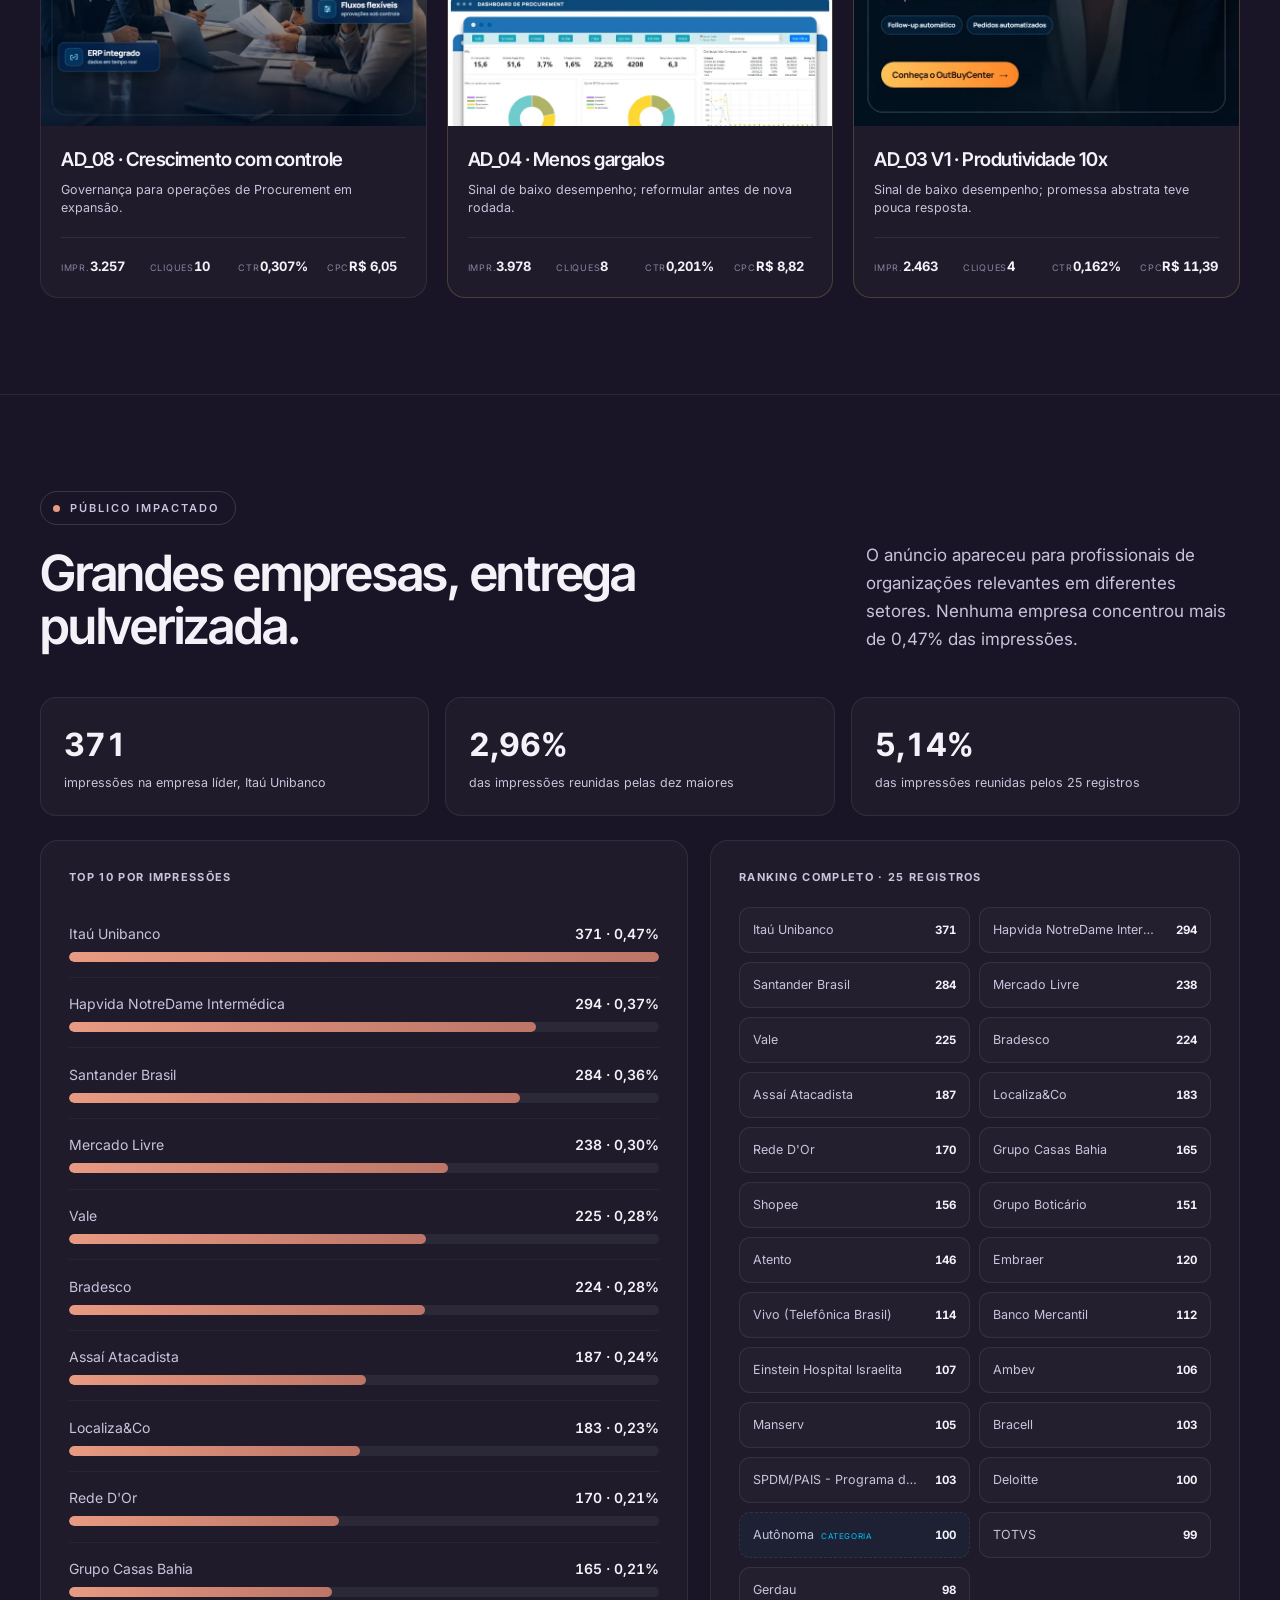
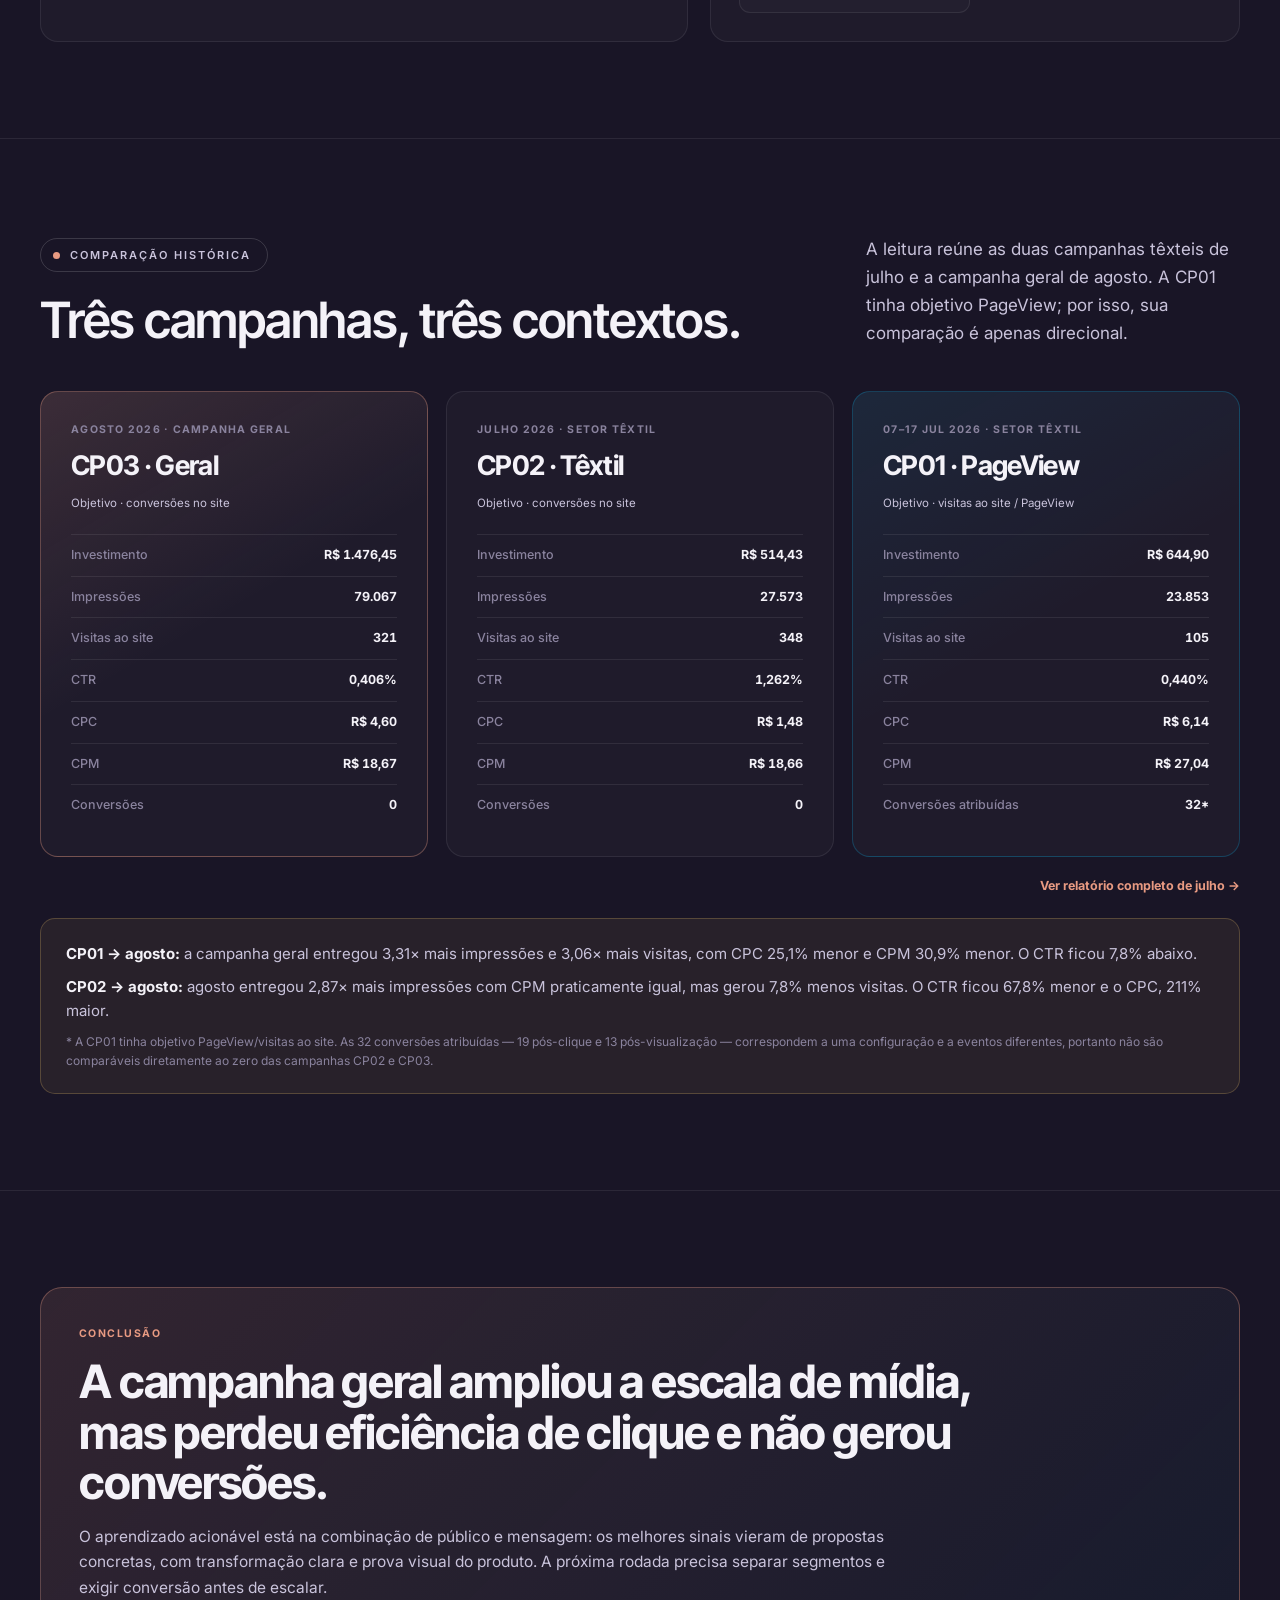
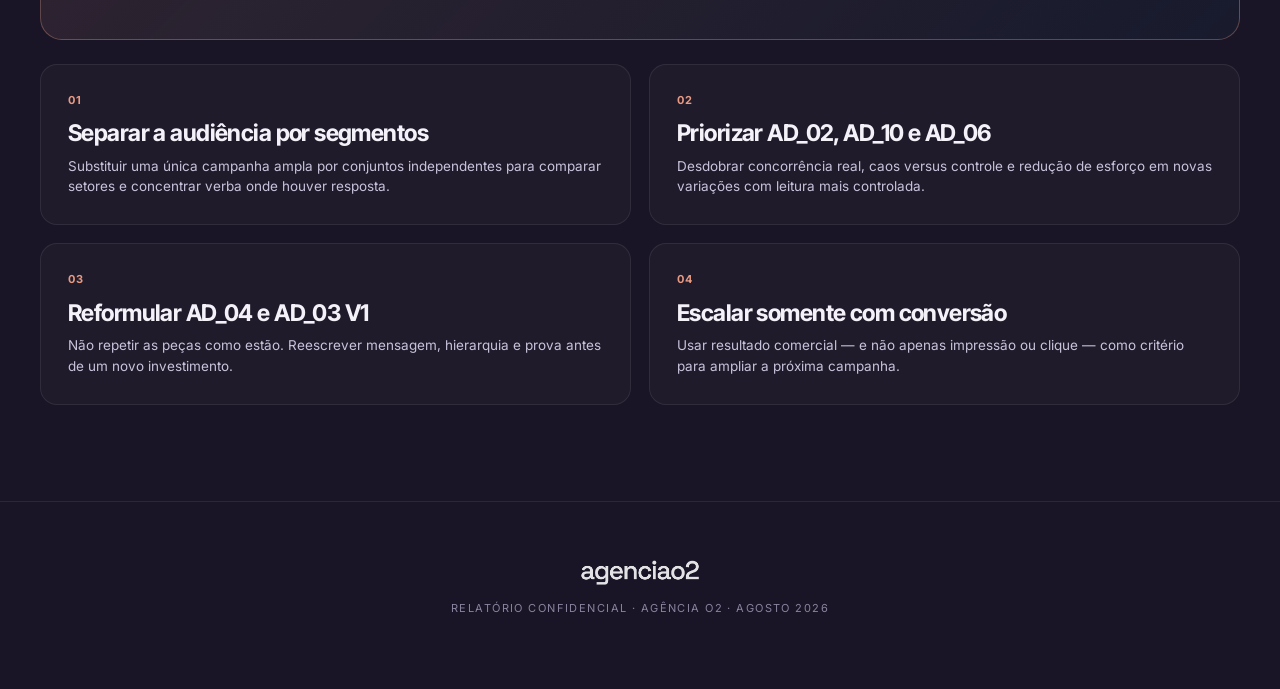
==== commit 60401858: "Ajusta comparativos e destaques do relatório Outplan" ====
--- a/outplan/index.html
+++ b/outplan/index.html
@@ -150,6 +150,16 @@
   .engagement-item.total { background: var(--accent-soft); }
   .engagement-item .v { font-family: 'Inter Tight', sans-serif; font-size: 25px; font-weight: 700; }
   .engagement-item .k { margin-top: 3px; color: var(--ink-mute); font-size: 11px; line-height: 1.4; }
+  .performance-strip {
+    display: grid; grid-template-columns: repeat(4, minmax(0, 1fr)); gap: 1px; margin-top: 14px;
+    overflow: hidden; scroll-margin-top: 92px; border: 1px solid rgba(110,231,168,.16); border-radius: 16px; background: var(--line);
+  }
+  .performance-note { min-width: 0; padding: 19px 20px; background: rgba(110,231,168,.045); }
+  .performance-note .label { color: var(--positive); font-size: 9.5px; font-weight: 700; letter-spacing: .11em; text-transform: uppercase; }
+  .performance-note strong { display: block; margin-top: 7px; font-family: 'Inter Tight', sans-serif; font-size: 17px; line-height: 1.22; }
+  .performance-note p { margin: 5px 0 0; color: var(--ink-soft); font-size: 11.5px; line-height: 1.45; }
+  .market-source { margin: 9px 2px 0; color: var(--ink-mute); font-size: 10.5px; line-height: 1.5; }
+  .market-source a { color: var(--ink-soft); text-underline-offset: 3px; }
 
   /* Daily evolution */
   .chart-box { padding: 30px 28px 24px; border: 1px solid var(--line); border-radius: 20px; background: var(--card); box-shadow: var(--shadow); }
@@ -203,37 +213,44 @@
   .summary-card { padding: 23px; border: 1px solid var(--line); border-radius: 16px; background: var(--card); }
   .summary-card .v { font-family: 'Inter Tight', sans-serif; font-size: 32px; font-weight: 700; }
   .summary-card .k { margin-top: 5px; color: var(--ink-soft); font-size: 12.5px; line-height: 1.4; }
-  .companies-layout { display: grid; grid-template-columns: minmax(0, 1.1fr) minmax(330px, .9fr); gap: 22px; align-items: start; min-width: 0; }
-  .panel { min-width: 0; padding: 28px; border: 1px solid var(--line); border-radius: 18px; background: var(--card); }
+  .companies-layout { display: grid; grid-template-columns: minmax(0, 1.1fr) minmax(330px, .9fr); gap: 22px; align-items: stretch; min-width: 0; }
+  .panel { display: flex; min-width: 0; height: 100%; padding: 28px; flex-direction: column; border: 1px solid var(--line); border-radius: 18px; background: var(--card); }
   .panel-title { margin-bottom: 22px; color: var(--ink-soft); font-size: 11px; font-weight: 700; letter-spacing: .12em; text-transform: uppercase; }
-  .company-bar { margin-bottom: 15px; }
-  .company-bar:last-child { margin-bottom: 0; }
-  .company-bar .label { display: flex; justify-content: space-between; gap: 16px; margin-bottom: 6px; font-size: 12.5px; }
+  #companyBars { display: grid; flex: 1; grid-template-rows: repeat(10, minmax(0, 1fr)); }
+  .company-bar { display: flex; padding: 8px 0; flex-direction: column; justify-content: center; border-bottom: 1px solid rgba(255,255,255,.045); }
+  .company-bar:last-child { border-bottom: 0; }
+  .company-bar .label { display: flex; justify-content: space-between; gap: 16px; margin-bottom: 8px; font-size: 14px; }
   .company-bar .label span:first-child { min-width: 0; overflow: hidden; color: var(--ink-soft); text-overflow: ellipsis; white-space: nowrap; }
   .company-bar .label strong { font-weight: 600; }
-  .bar-track { height: 8px; overflow: hidden; border-radius: 999px; background: rgba(255,255,255,.055); }
+  .bar-track { height: 10px; overflow: hidden; border-radius: 999px; background: rgba(255,255,255,.055); }
   .bar-fill { height: 100%; border-radius: inherit; background: linear-gradient(90deg, var(--accent), #bc7567); }
   .company-list { display: grid; min-width: 0; grid-template-columns: repeat(2, minmax(0,1fr)); gap: 9px; }
-  .company-chip { display: flex; min-width: 0; width: 100%; align-items: center; justify-content: space-between; gap: 12px; padding: 11px 12px; border: 1px solid var(--line); border-radius: 11px; background: rgba(255,255,255,.018); }
-  .company-chip .name { min-width: 0; overflow: hidden; color: var(--ink-soft); font-size: 11.5px; text-overflow: ellipsis; white-space: nowrap; }
-  .company-chip .value { color: var(--ink); font-size: 11px; font-weight: 700; }
+  .company-chip { display: flex; min-width: 0; min-height: 46px; width: 100%; align-items: center; justify-content: space-between; gap: 12px; padding: 12px 13px; border: 1px solid var(--line); border-radius: 11px; background: rgba(255,255,255,.018); }
+  .company-chip .name { min-width: 0; overflow: hidden; color: var(--ink-soft); font-size: 12.5px; text-overflow: ellipsis; white-space: nowrap; }
+  .company-chip .value { color: var(--ink); font-size: 11.5px; font-weight: 700; }
   .company-chip.category { border-style: dashed; background: rgba(0,194,255,.04); }
   .company-chip.category .name::after { content: 'categoria'; margin-left: 7px; color: var(--cyan); font-size: 8px; letter-spacing: .08em; text-transform: uppercase; }
 
   /* Historical comparison */
-  .compare-grid { display: grid; grid-template-columns: repeat(2, minmax(0,1fr)); gap: 20px; }
+  .compare-grid { display: grid; grid-template-columns: repeat(3, minmax(0,1fr)); gap: 18px; }
   .compare-card { padding: 30px; border: 1px solid var(--line); border-radius: 18px; background: var(--card); }
   .compare-card.current { border-color: rgba(232,154,130,.35); background: linear-gradient(150deg, var(--accent-soft), transparent 48%), var(--card); }
+  .compare-card.pageview { border-color: rgba(0,194,255,.22); background: linear-gradient(150deg, rgba(0,194,255,.07), transparent 50%), var(--card); }
   .compare-card .period { color: var(--ink-mute); font-size: 10.5px; font-weight: 700; letter-spacing: .12em; text-transform: uppercase; }
   .compare-card h3 { margin-top: 8px; font-size: 27px; }
+  .compare-card .objective { margin-top: 8px; color: var(--ink-soft); font-size: 11.5px; }
   .compare-table { width: 100%; margin-top: 22px; border-collapse: collapse; }
   .compare-table th, .compare-table td { padding: 11px 0; border-top: 1px solid var(--line); font-size: 12.5px; }
   .compare-table th { color: var(--ink-mute); font-weight: 500; text-align: left; }
   .compare-table td { font-weight: 700; text-align: right; }
   .compare-link { display: inline-flex; margin-top: 20px; color: var(--accent); font-size: 12.5px; font-weight: 700; text-decoration: none; }
   .compare-link:hover { text-decoration: underline; }
+  .compare-actions { display: flex; justify-content: flex-end; }
   .comparison-insight { margin-top: 22px; padding: 23px 25px; border: 1px solid rgba(245,200,107,.23); border-radius: 15px; background: rgba(245,200,107,.065); color: var(--ink-soft); font-size: 15px; line-height: 1.6; }
   .comparison-insight strong { color: var(--ink); }
+  .comparison-insight p { margin: 0; }
+  .comparison-insight p + p { margin-top: 9px; }
+  .comparison-insight .caveat { color: var(--ink-mute); font-size: 12px; }
 
   /* Reading / actions */
   .verdict {
@@ -270,6 +287,11 @@
     .section-head .lead { justify-self: start; }
     .creative-grid { grid-template-columns: repeat(2, minmax(0,1fr)); }
     .companies-layout { grid-template-columns: 1fr; }
+    .panel { height: auto; }
+    #companyBars { display: block; }
+    .company-bar { padding: 0 0 18px; border-bottom: 0; }
+    .company-bar:last-child { padding-bottom: 0; }
+    .compare-grid { grid-template-columns: 1fr; }
   }
   @media (max-width: 760px) {
     .wrap { padding-inline: 20px; }
@@ -283,6 +305,7 @@
     .kpi-card { min-height: 0; }
     .engagement-strip { grid-template-columns: repeat(2, 1fr); }
     .engagement-item.total { grid-column: 1 / -1; }
+    .performance-strip { grid-template-columns: repeat(2, minmax(0,1fr)); }
     .day-highlights { grid-template-columns: 1fr; }
     .chart-wrap { height: 330px; }
   }
@@ -292,6 +315,7 @@
     .creative-grid, .company-list { grid-template-columns: minmax(0, 1fr); }
     .creative-concept { min-height: 0; }
     .engagement-strip { grid-template-columns: 1fr 1fr; }
+    .performance-strip { grid-template-columns: 1fr; }
     .panel, .chart-box { padding: 22px 18px; }
     .lightbox { padding: 16px; }
     .lightbox-close { top: 14px; right: 14px; }
@@ -359,6 +383,14 @@
         <div class="engagement-item"><div class="v num">88</div><div class="k">outros cliques</div></div>
         <div class="engagement-item"><div class="v num">28</div><div class="k">reações</div></div>
       </div>
+
+      <div class="performance-strip" id="destaques-positivos" aria-label="Destaques positivos da campanha">
+        <article class="performance-note"><div class="label">CTR em linha</div><strong class="num">0,406%</strong><p>Alinhado a referências agregadas de mercado de 0,39% e 0,42% para anúncios de imagem única no LinkedIn.</p></article>
+        <article class="performance-note"><div class="label">Escala com CPM estável</div><strong class="num">2,87× mais impressões</strong><p>Que a CP02, mantendo praticamente o mesmo CPM: R$ 18,67 versus R$ 18,66.</p></article>
+        <article class="performance-note"><div class="label">Tráfego predominante</div><strong class="num">60,3% das interações</strong><p>Foram visitas ao site: 321 dos 532 engajamentos registrados.</p></article>
+        <article class="performance-note"><div class="label">Direção criativa clara</div><strong class="num">72% dos cliques</strong><p>Vieram dos três anúncios líderes, com 63,5% das impressões.</p></article>
+      </div>
+      <p class="market-source">Referência externa de CTR para anúncios de imagem única: <a href="https://huble.com/blog/linkedin-ads-benchmarks" target="_blank" rel="noopener noreferrer">Huble · dados de 2024</a> e <a href="https://zenabm.com/blog/linkedin-single-image-ads-benchmarks" target="_blank" rel="noopener noreferrer">ZenABM · benchmark ABM 2026</a>. O LinkedIn não publica uma média universal oficial.</p>
     </div>
   </section>
 
@@ -485,15 +517,16 @@
       <div class="section-head">
         <div>
           <div class="eyebrow">Comparação histórica</div>
-          <h2 class="h-section">Mais escala, menos eficiência.</h2>
+          <h2 class="h-section">Três campanhas, três contextos.</h2>
         </div>
-        <p class="lead">A comparação usa apenas a CP02 têxtil de julho, que também foi configurada para conversões no site. Audiência e criativos eram diferentes.</p>
+        <p class="lead">A leitura reúne as duas campanhas têxteis de julho e a campanha geral de agosto. A CP01 tinha objetivo PageView; por isso, sua comparação é apenas direcional.</p>
       </div>
 
       <div class="compare-grid">
         <article class="compare-card current">
           <div class="period">Agosto 2026 · campanha geral</div>
           <h3>CP03 · Geral</h3>
+          <div class="objective">Objetivo · conversões no site</div>
           <table class="compare-table">
             <tbody>
               <tr><th>Investimento</th><td class="num">R$ 1.476,45</td></tr>
@@ -510,6 +543,7 @@
         <article class="compare-card">
           <div class="period">Julho 2026 · setor têxtil</div>
           <h3>CP02 · Têxtil</h3>
+          <div class="objective">Objetivo · conversões no site</div>
           <table class="compare-table">
             <tbody>
               <tr><th>Investimento</th><td class="num">R$ 514,43</td></tr>
@@ -521,11 +555,33 @@
               <tr><th>Conversões</th><td class="num">0</td></tr>
             </tbody>
           </table>
-          <a class="compare-link" href="campanhas/setor-textil-jul-2026/">Ver relatório completo de julho →</a>
         </article>
-      </div>
-
-      <div class="comparison-insight"><strong>Leitura direcional:</strong> agosto entregou 2,87× mais impressões com CPM praticamente igual, mas gerou 7,8% menos visitas. O CTR ficou 67,8% menor e o CPC, 211% maior. As duas campanhas terminaram sem conversões.</div>
+
+        <article class="compare-card pageview">
+          <div class="period">07–17 jul 2026 · setor têxtil</div>
+          <h3>CP01 · PageView</h3>
+          <div class="objective">Objetivo · visitas ao site / PageView</div>
+          <table class="compare-table">
+            <tbody>
+              <tr><th>Investimento</th><td class="num">R$ 644,90</td></tr>
+              <tr><th>Impressões</th><td class="num">23.853</td></tr>
+              <tr><th>Visitas ao site</th><td class="num">105</td></tr>
+              <tr><th>CTR</th><td class="num">0,440%</td></tr>
+              <tr><th>CPC</th><td class="num">R$ 6,14</td></tr>
+              <tr><th>CPM</th><td class="num">R$ 27,04</td></tr>
+              <tr><th>Conversões atribuídas</th><td class="num">32*</td></tr>
+            </tbody>
+          </table>
+        </article>
+      </div>
+
+      <div class="compare-actions"><a class="compare-link" href="campanhas/setor-textil-jul-2026/">Ver relatório completo de julho →</a></div>
+
+      <div class="comparison-insight">
+        <p><strong>CP01 → agosto:</strong> a campanha geral entregou 3,31× mais impressões e 3,06× mais visitas, com CPC 25,1% menor e CPM 30,9% menor. O CTR ficou 7,8% abaixo.</p>
+        <p><strong>CP02 → agosto:</strong> agosto entregou 2,87× mais impressões com CPM praticamente igual, mas gerou 7,8% menos visitas. O CTR ficou 67,8% menor e o CPC, 211% maior.</p>
+        <p class="caveat">* A CP01 tinha objetivo PageView/visitas ao site. As 32 conversões atribuídas — 19 pós-clique e 13 pós-visualização — correspondem a uma configuração e a eventos diferentes, portanto não são comparáveis diretamente ao zero das campanhas CP02 e CP03.</p>
+      </div>
     </div>
   </section>
 
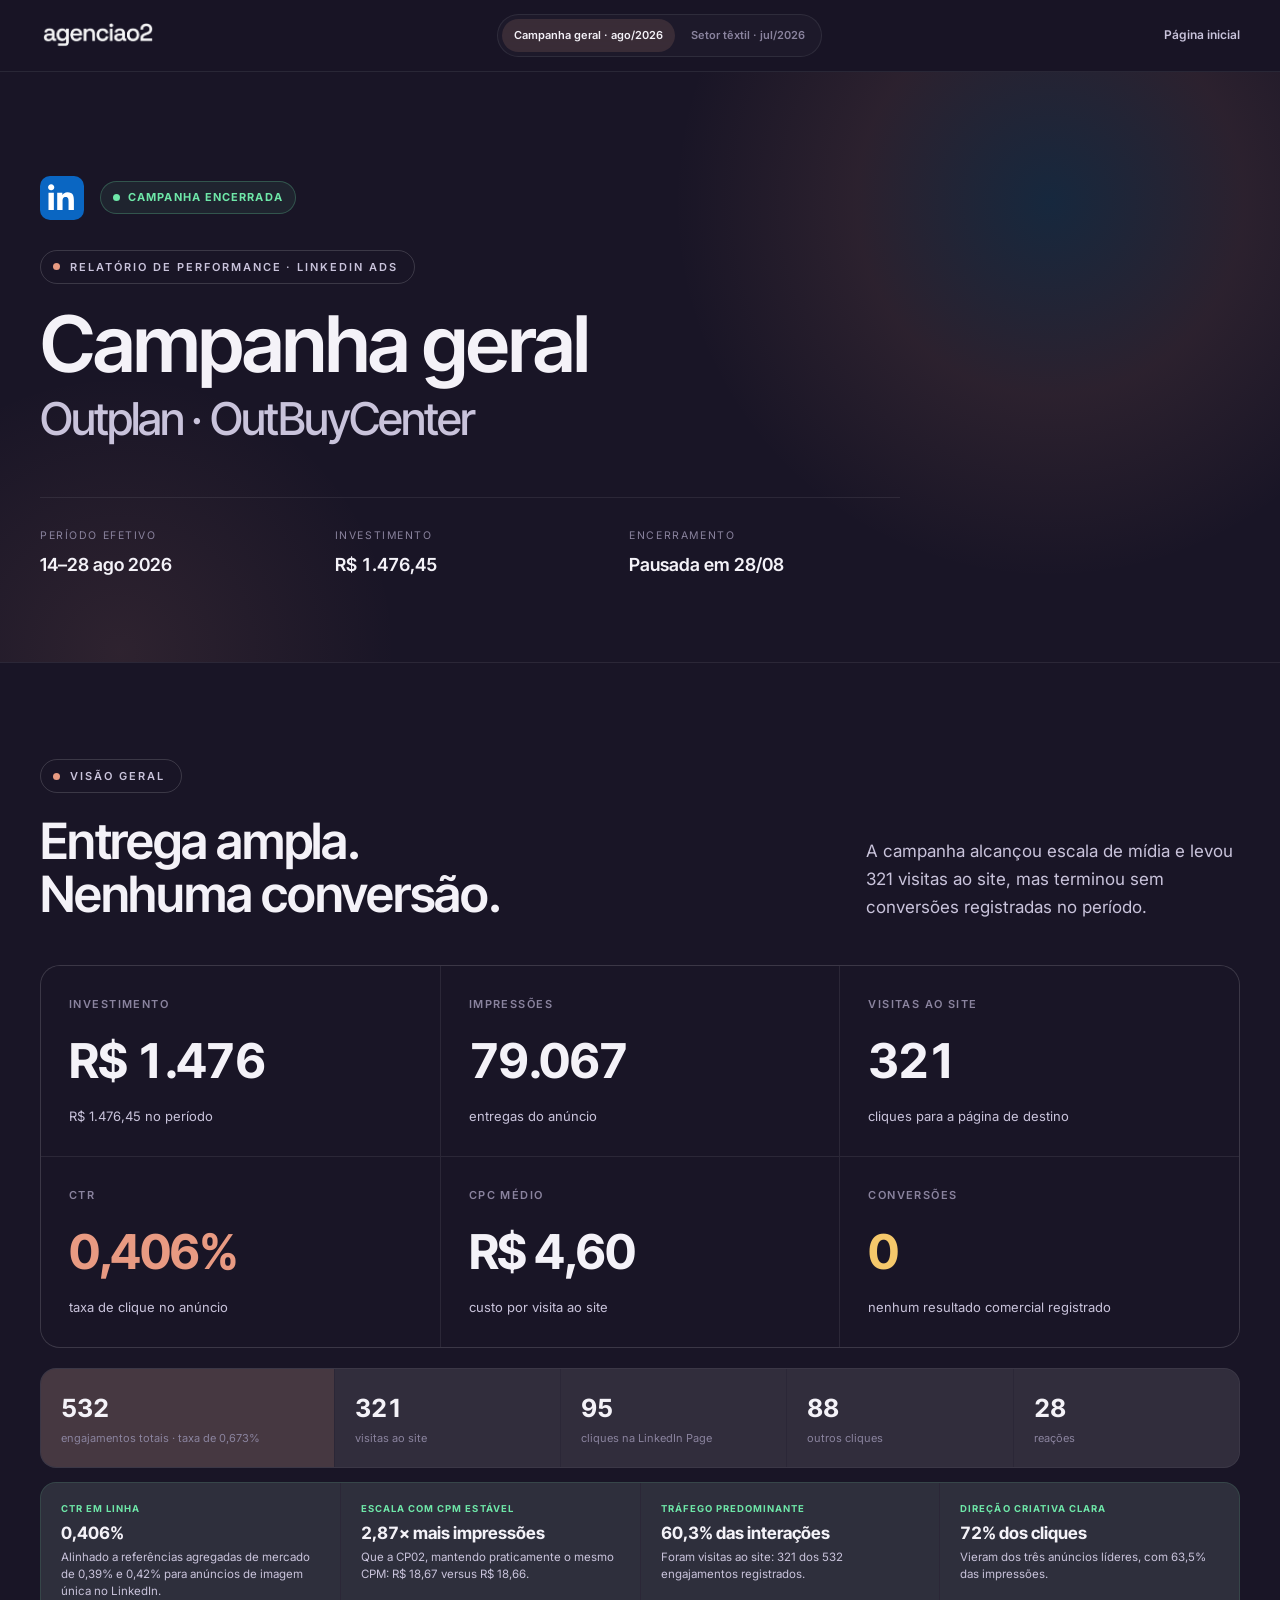
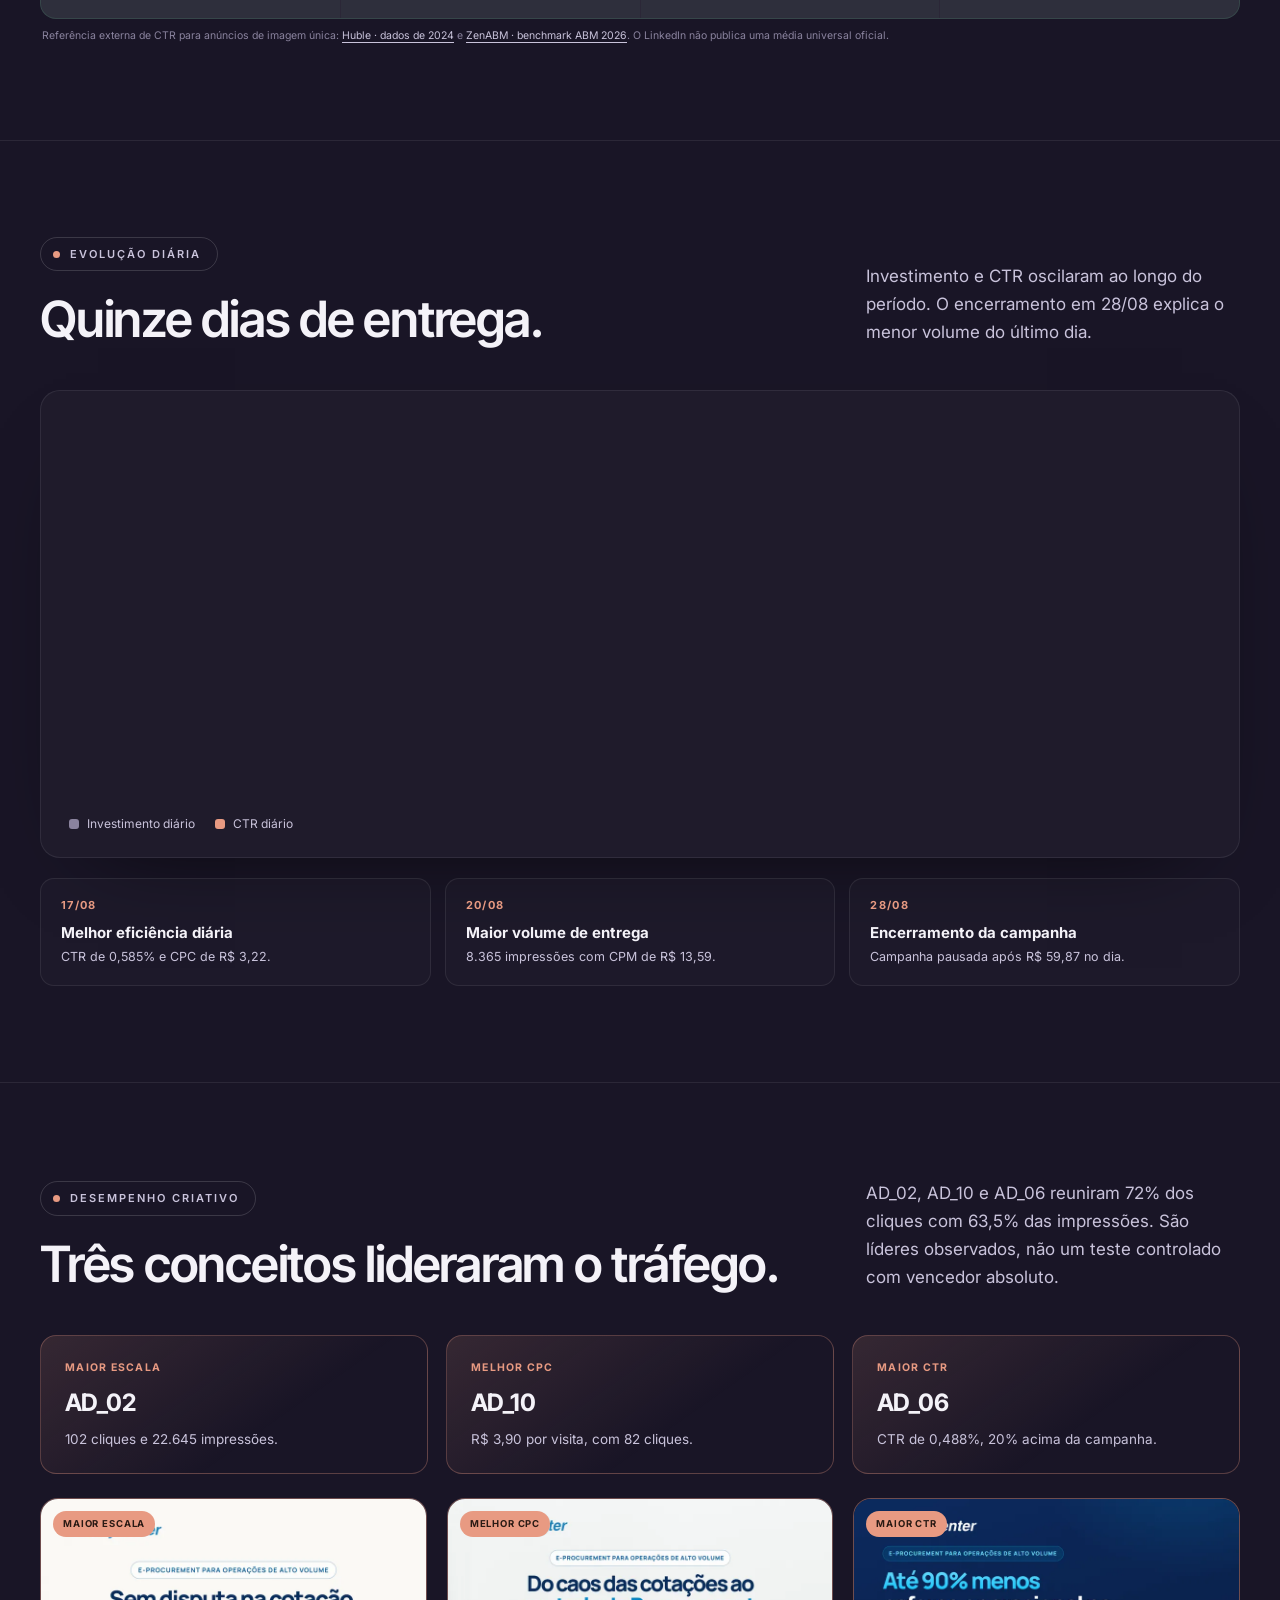
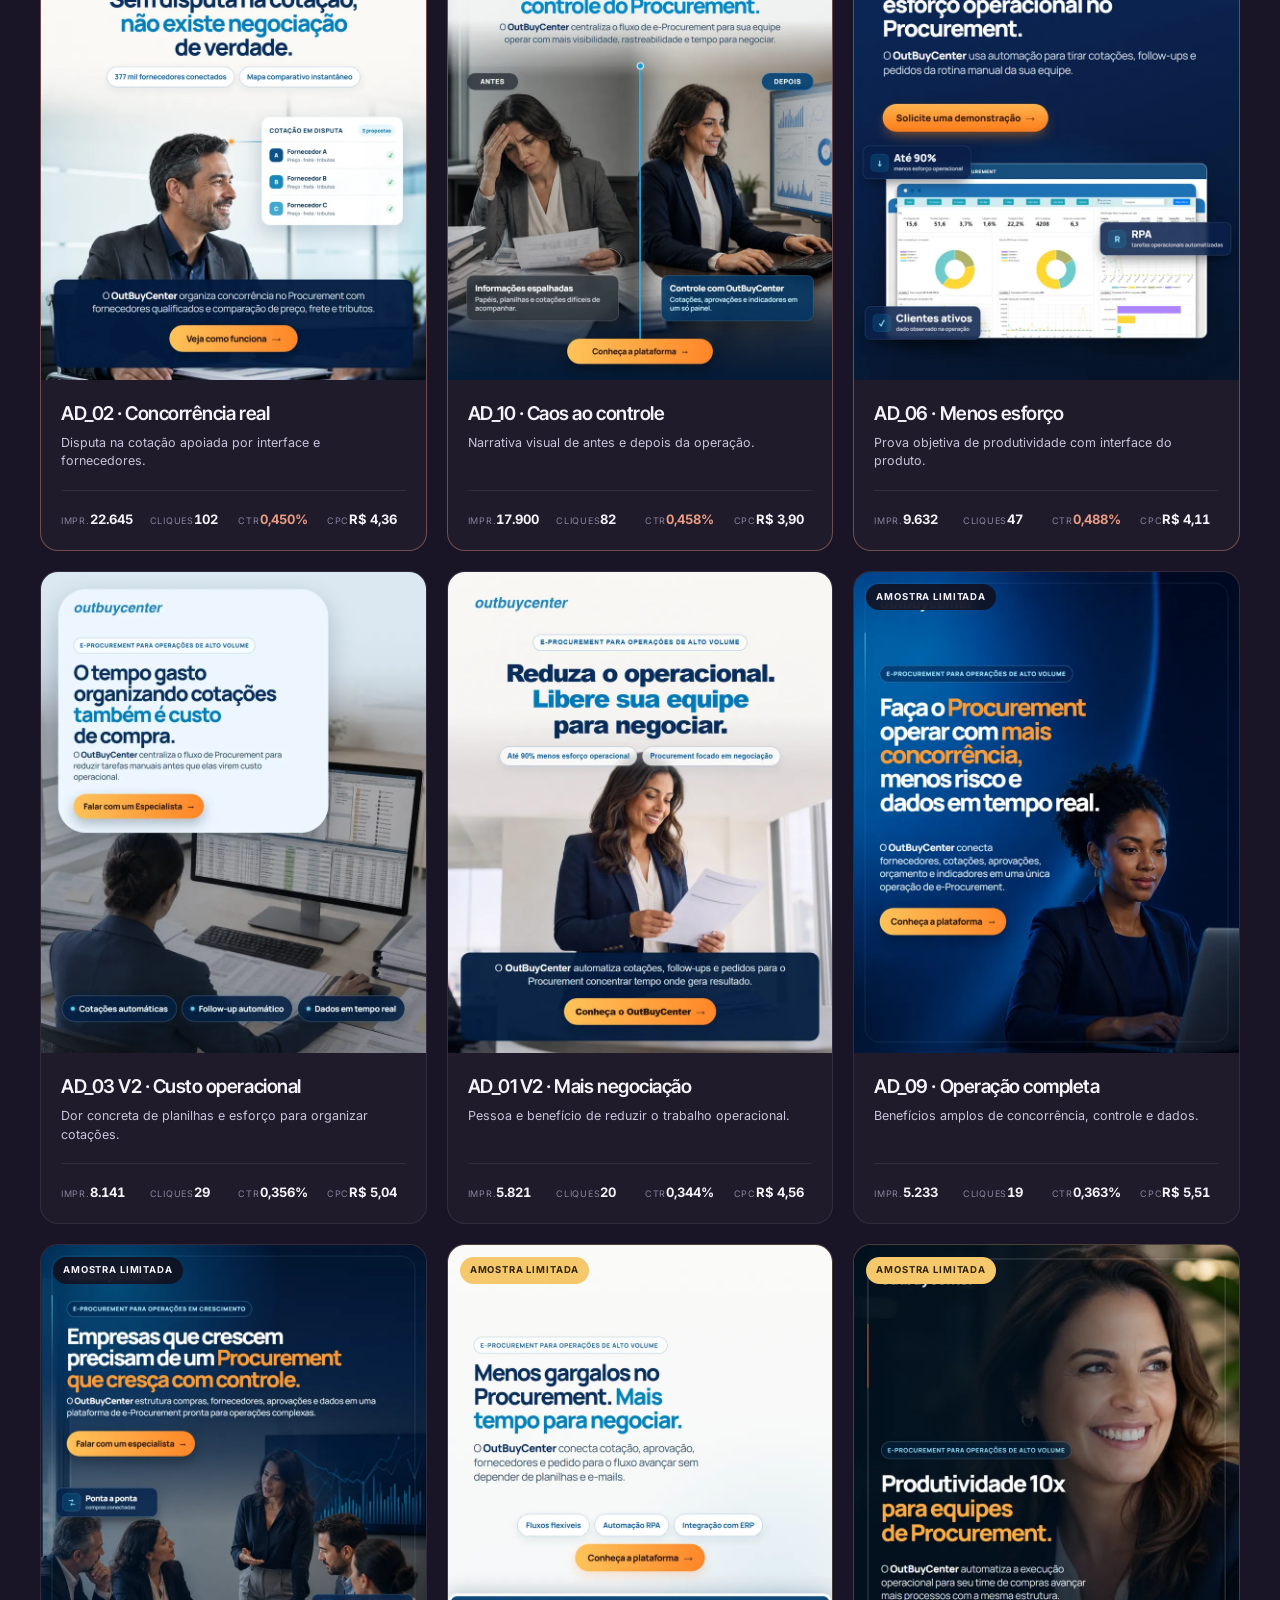
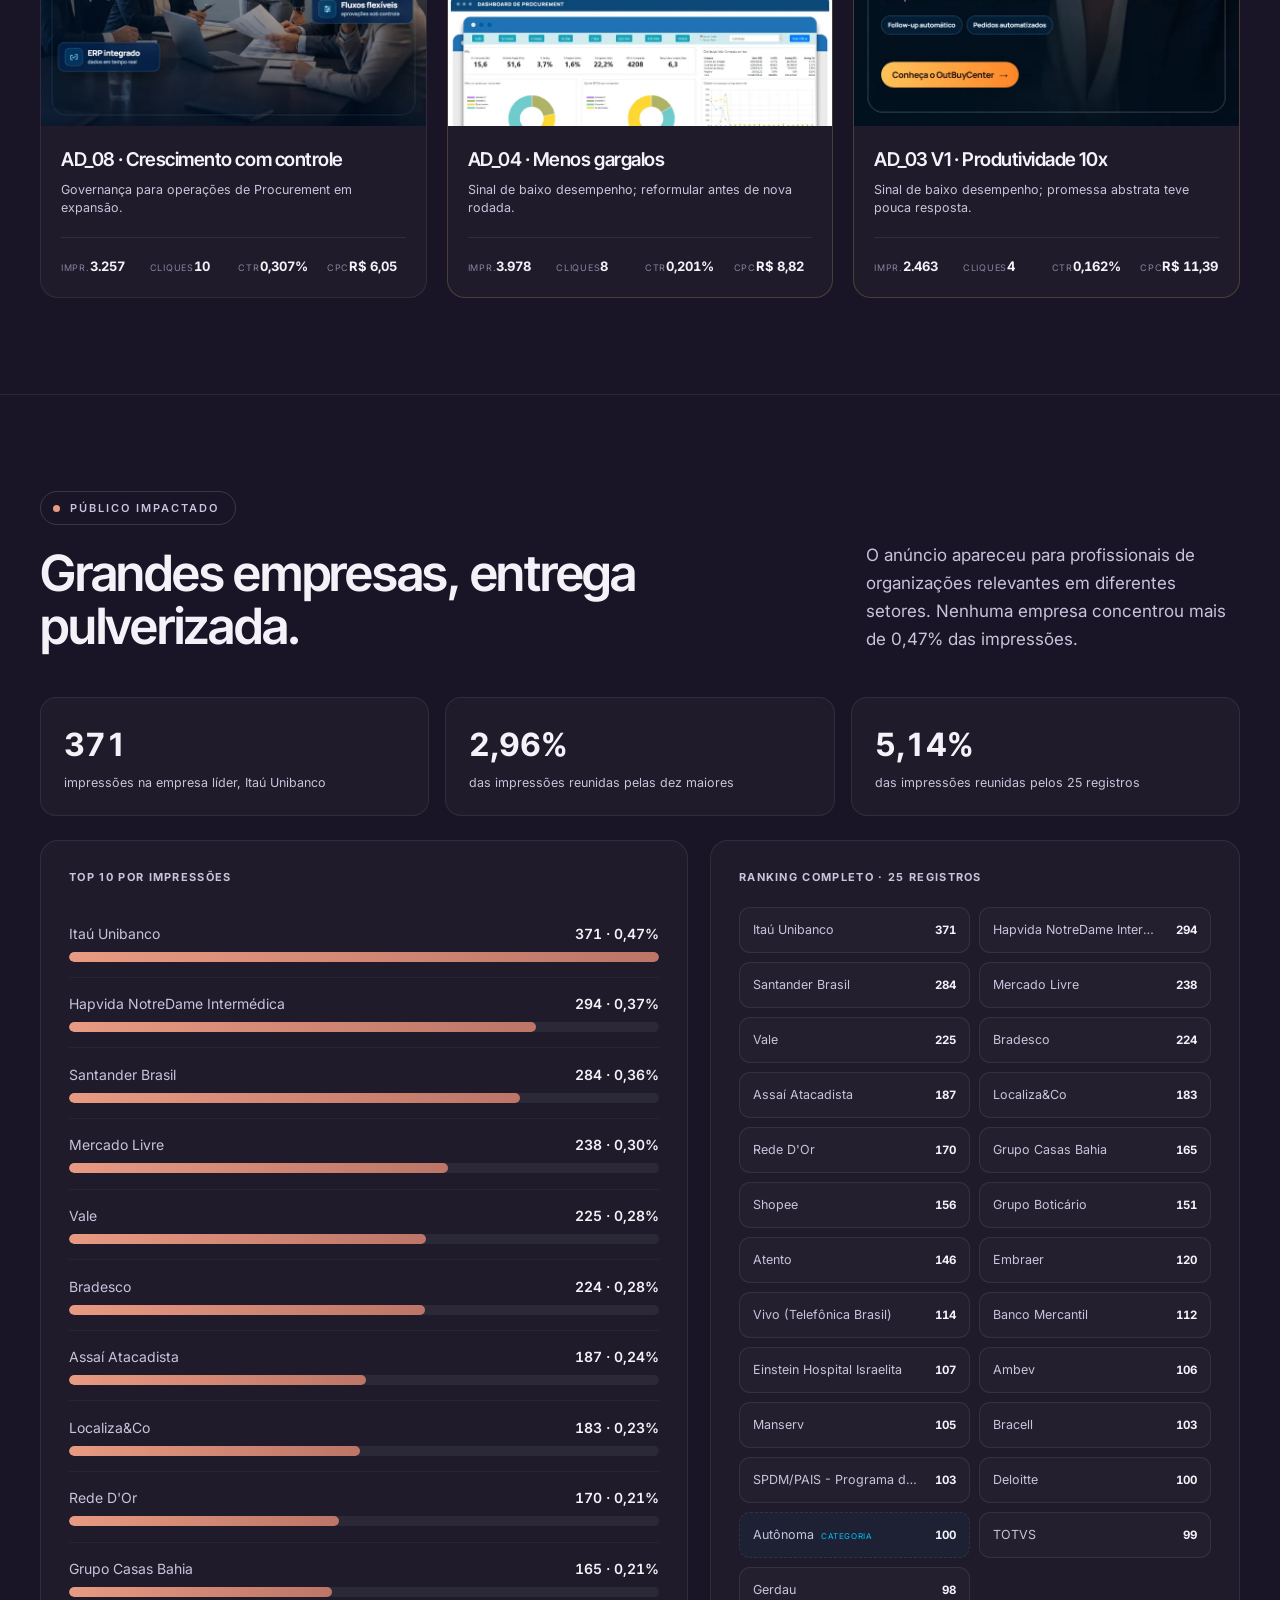
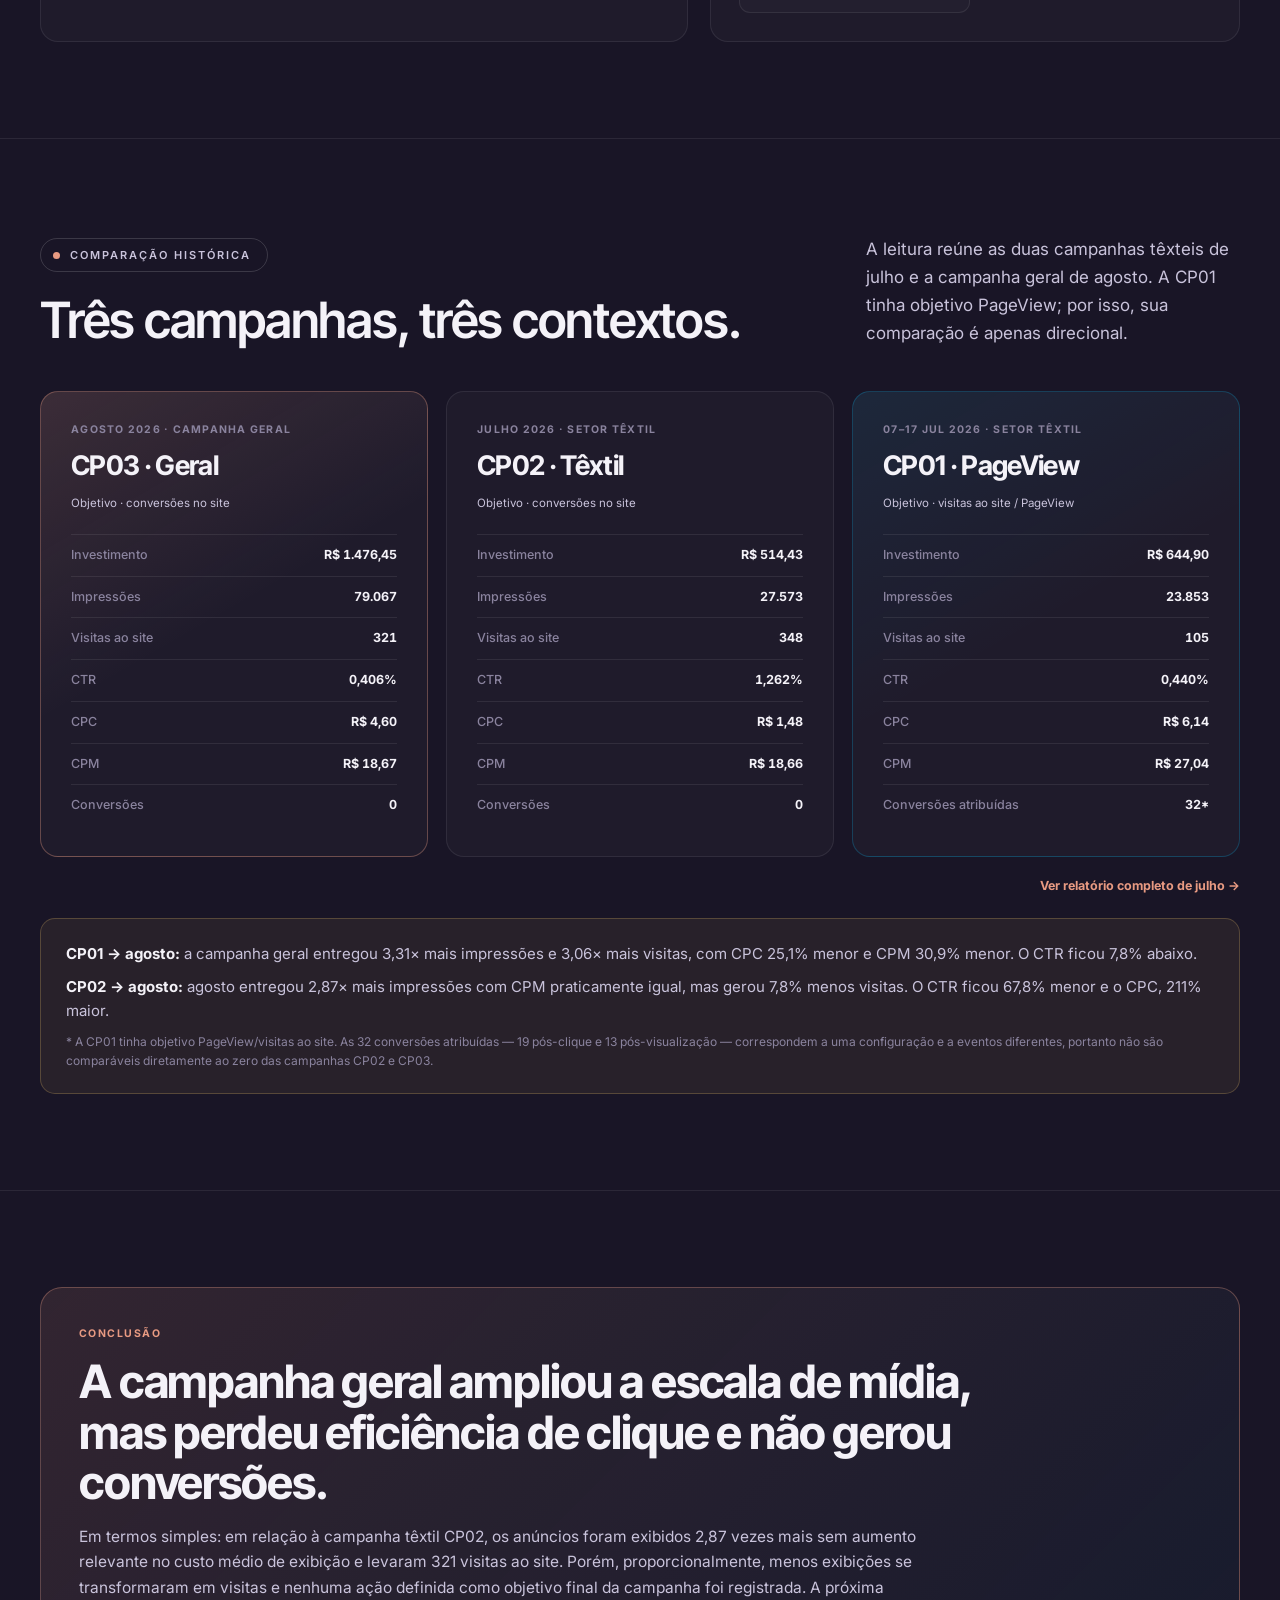
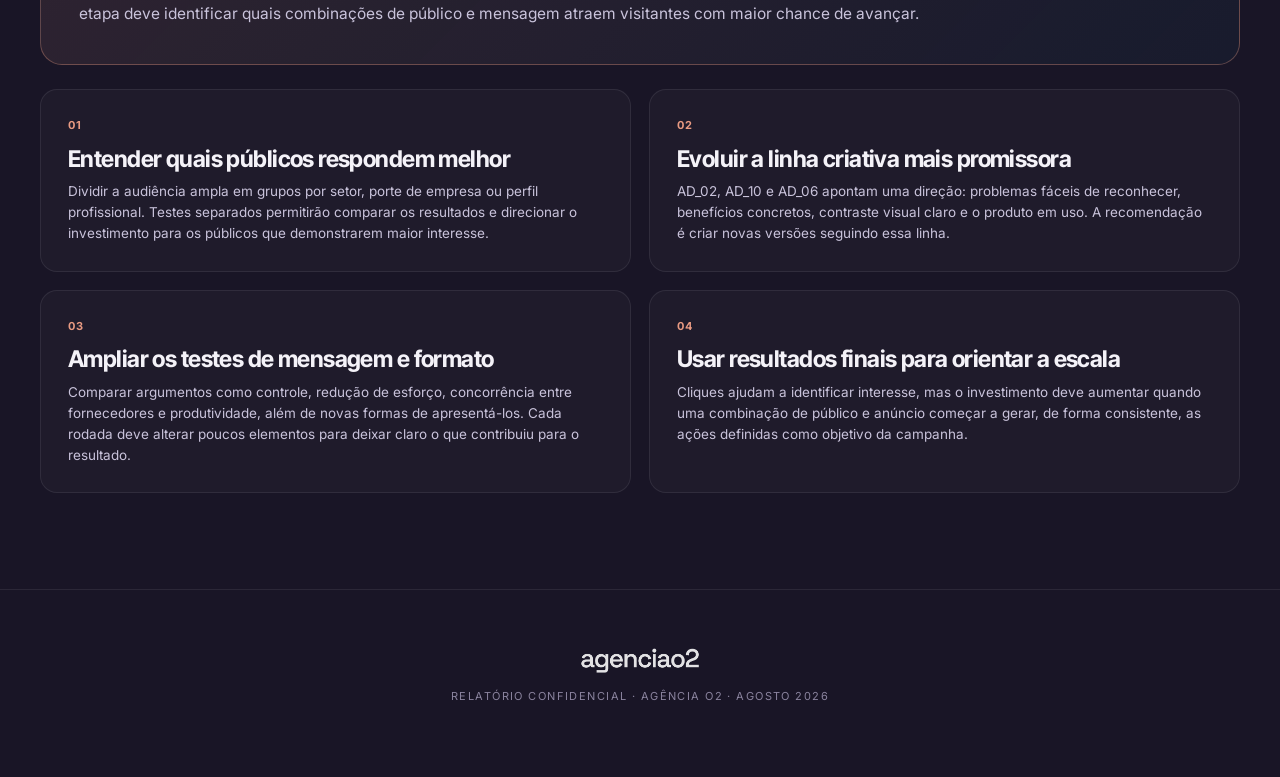
==== commit 65ca3d5c: "Refina conclusão e próximos testes da Outplan" ====
--- a/outplan/index.html
+++ b/outplan/index.html
@@ -590,14 +590,14 @@
       <div class="verdict">
         <div class="label">Conclusão</div>
         <h3>A campanha geral ampliou a escala de mídia, mas perdeu eficiência de clique e não gerou conversões.</h3>
-        <p>O aprendizado acionável está na combinação de público e mensagem: os melhores sinais vieram de propostas concretas, com transformação clara e prova visual do produto. A próxima rodada precisa separar segmentos e exigir conversão antes de escalar.</p>
+        <p>Em termos simples: em relação à campanha têxtil CP02, os anúncios foram exibidos 2,87 vezes mais sem aumento relevante no custo médio de exibição e levaram 321 visitas ao site. Porém, proporcionalmente, menos exibições se transformaram em visitas e nenhuma ação definida como objetivo final da campanha foi registrada. A próxima etapa deve identificar quais combinações de público e mensagem atraem visitantes com maior chance de avançar.</p>
       </div>
 
       <div class="steps-grid">
-        <article class="step-card"><div class="index">01</div><h4>Separar a audiência por segmentos</h4><p>Substituir uma única campanha ampla por conjuntos independentes para comparar setores e concentrar verba onde houver resposta.</p></article>
-        <article class="step-card"><div class="index">02</div><h4>Priorizar AD_02, AD_10 e AD_06</h4><p>Desdobrar concorrência real, caos versus controle e redução de esforço em novas variações com leitura mais controlada.</p></article>
-        <article class="step-card"><div class="index">03</div><h4>Reformular AD_04 e AD_03 V1</h4><p>Não repetir as peças como estão. Reescrever mensagem, hierarquia e prova antes de um novo investimento.</p></article>
-        <article class="step-card"><div class="index">04</div><h4>Escalar somente com conversão</h4><p>Usar resultado comercial — e não apenas impressão ou clique — como critério para ampliar a próxima campanha.</p></article>
+        <article class="step-card"><div class="index">01</div><h4>Entender quais públicos respondem melhor</h4><p>Dividir a audiência ampla em grupos por setor, porte de empresa ou perfil profissional. Testes separados permitirão comparar os resultados e direcionar o investimento para os públicos que demonstrarem maior interesse.</p></article>
+        <article class="step-card"><div class="index">02</div><h4>Evoluir a linha criativa mais promissora</h4><p>AD_02, AD_10 e AD_06 apontam uma direção: problemas fáceis de reconhecer, benefícios concretos, contraste visual claro e o produto em uso. A recomendação é criar novas versões seguindo essa linha.</p></article>
+        <article class="step-card"><div class="index">03</div><h4>Ampliar os testes de mensagem e formato</h4><p>Comparar argumentos como controle, redução de esforço, concorrência entre fornecedores e produtividade, além de novas formas de apresentá-los. Cada rodada deve alterar poucos elementos para deixar claro o que contribuiu para o resultado.</p></article>
+        <article class="step-card"><div class="index">04</div><h4>Usar resultados finais para orientar a escala</h4><p>Cliques ajudam a identificar interesse, mas o investimento deve aumentar quando uma combinação de público e anúncio começar a gerar, de forma consistente, as ações definidas como objetivo da campanha.</p></article>
       </div>
     </div>
   </section>
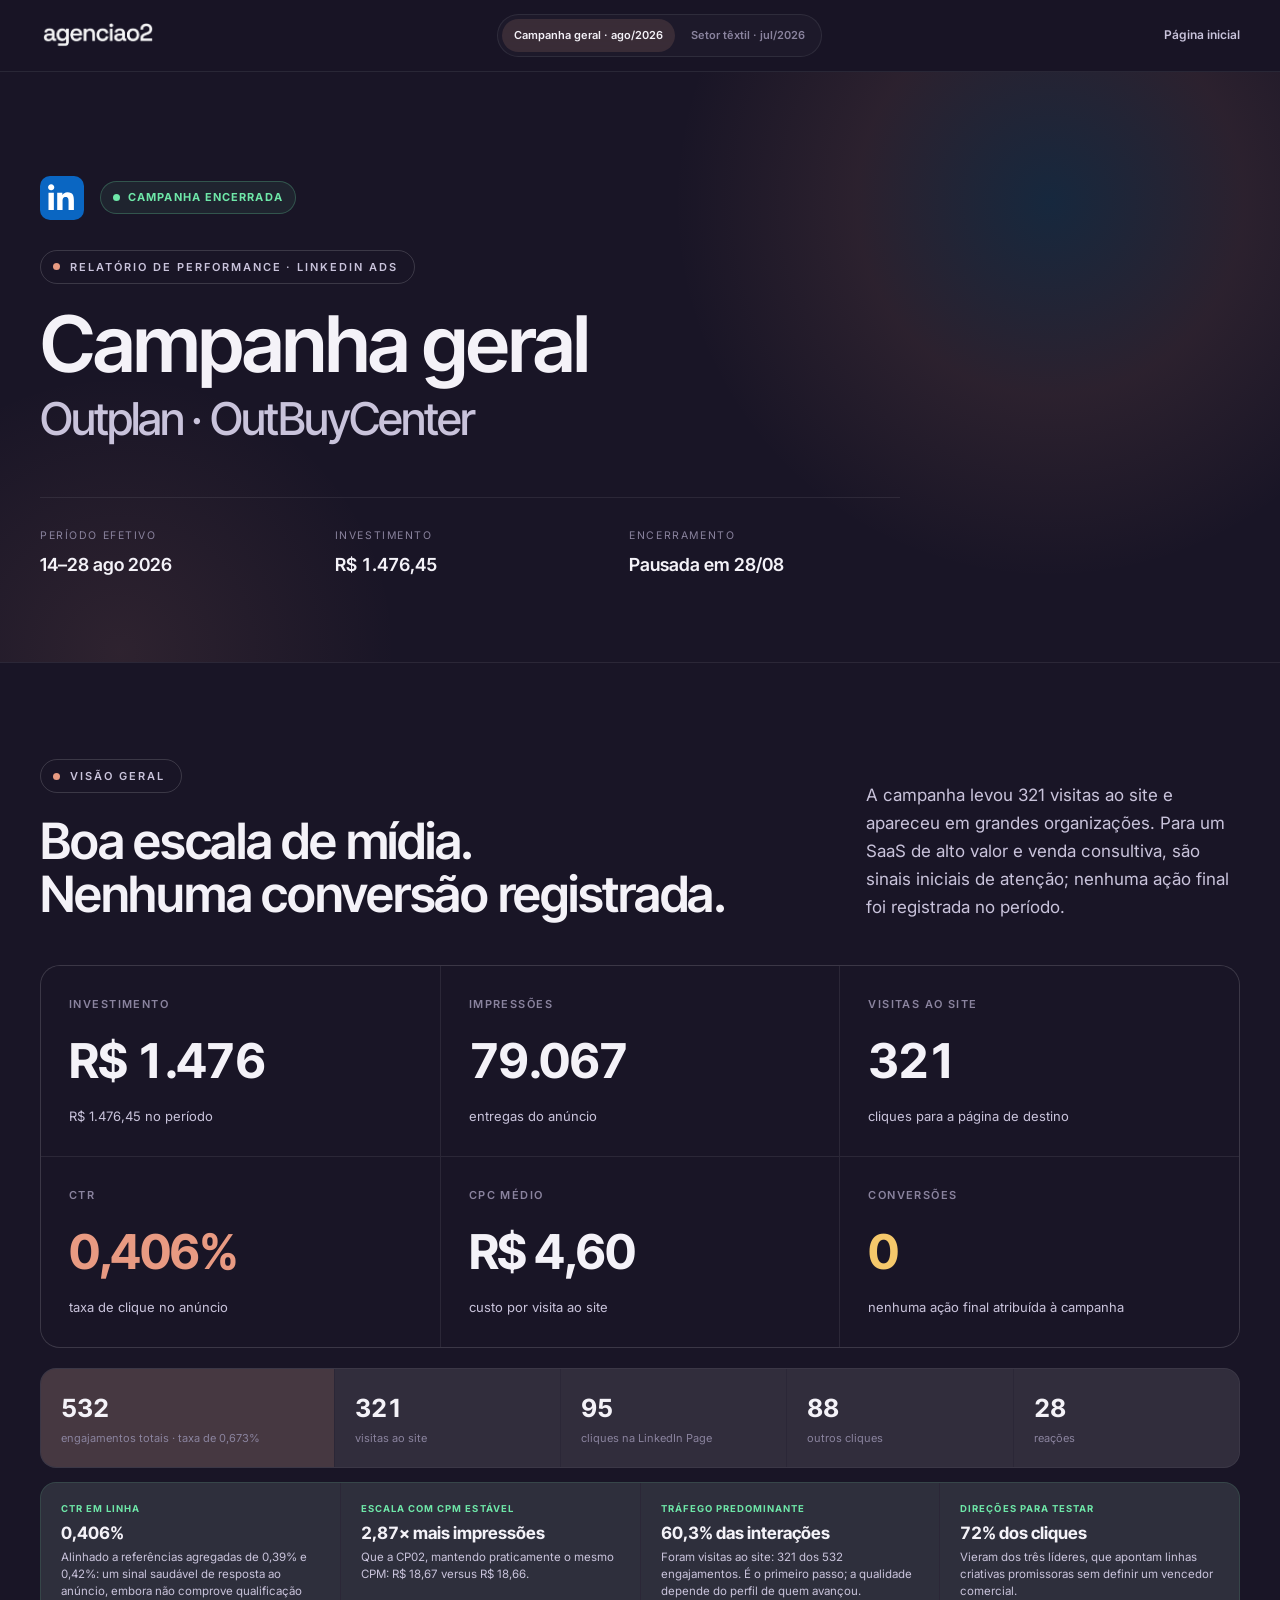
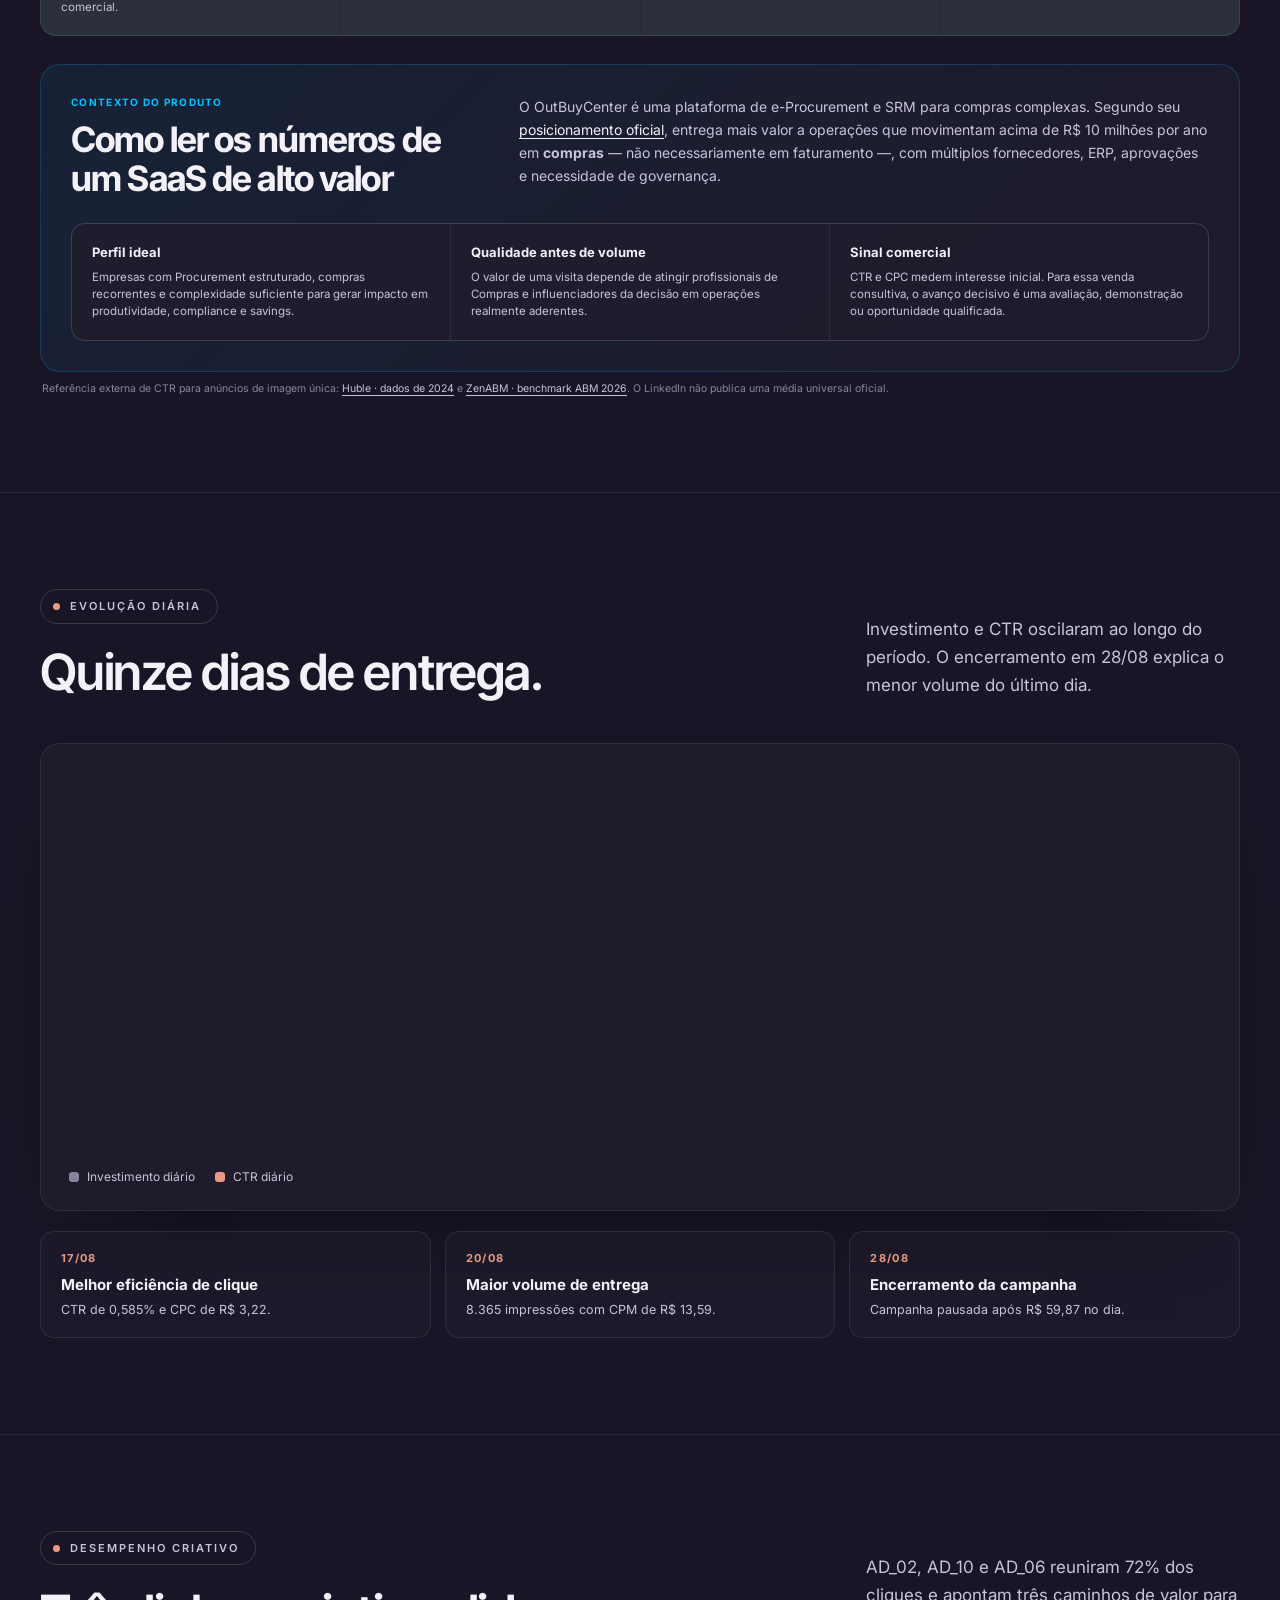
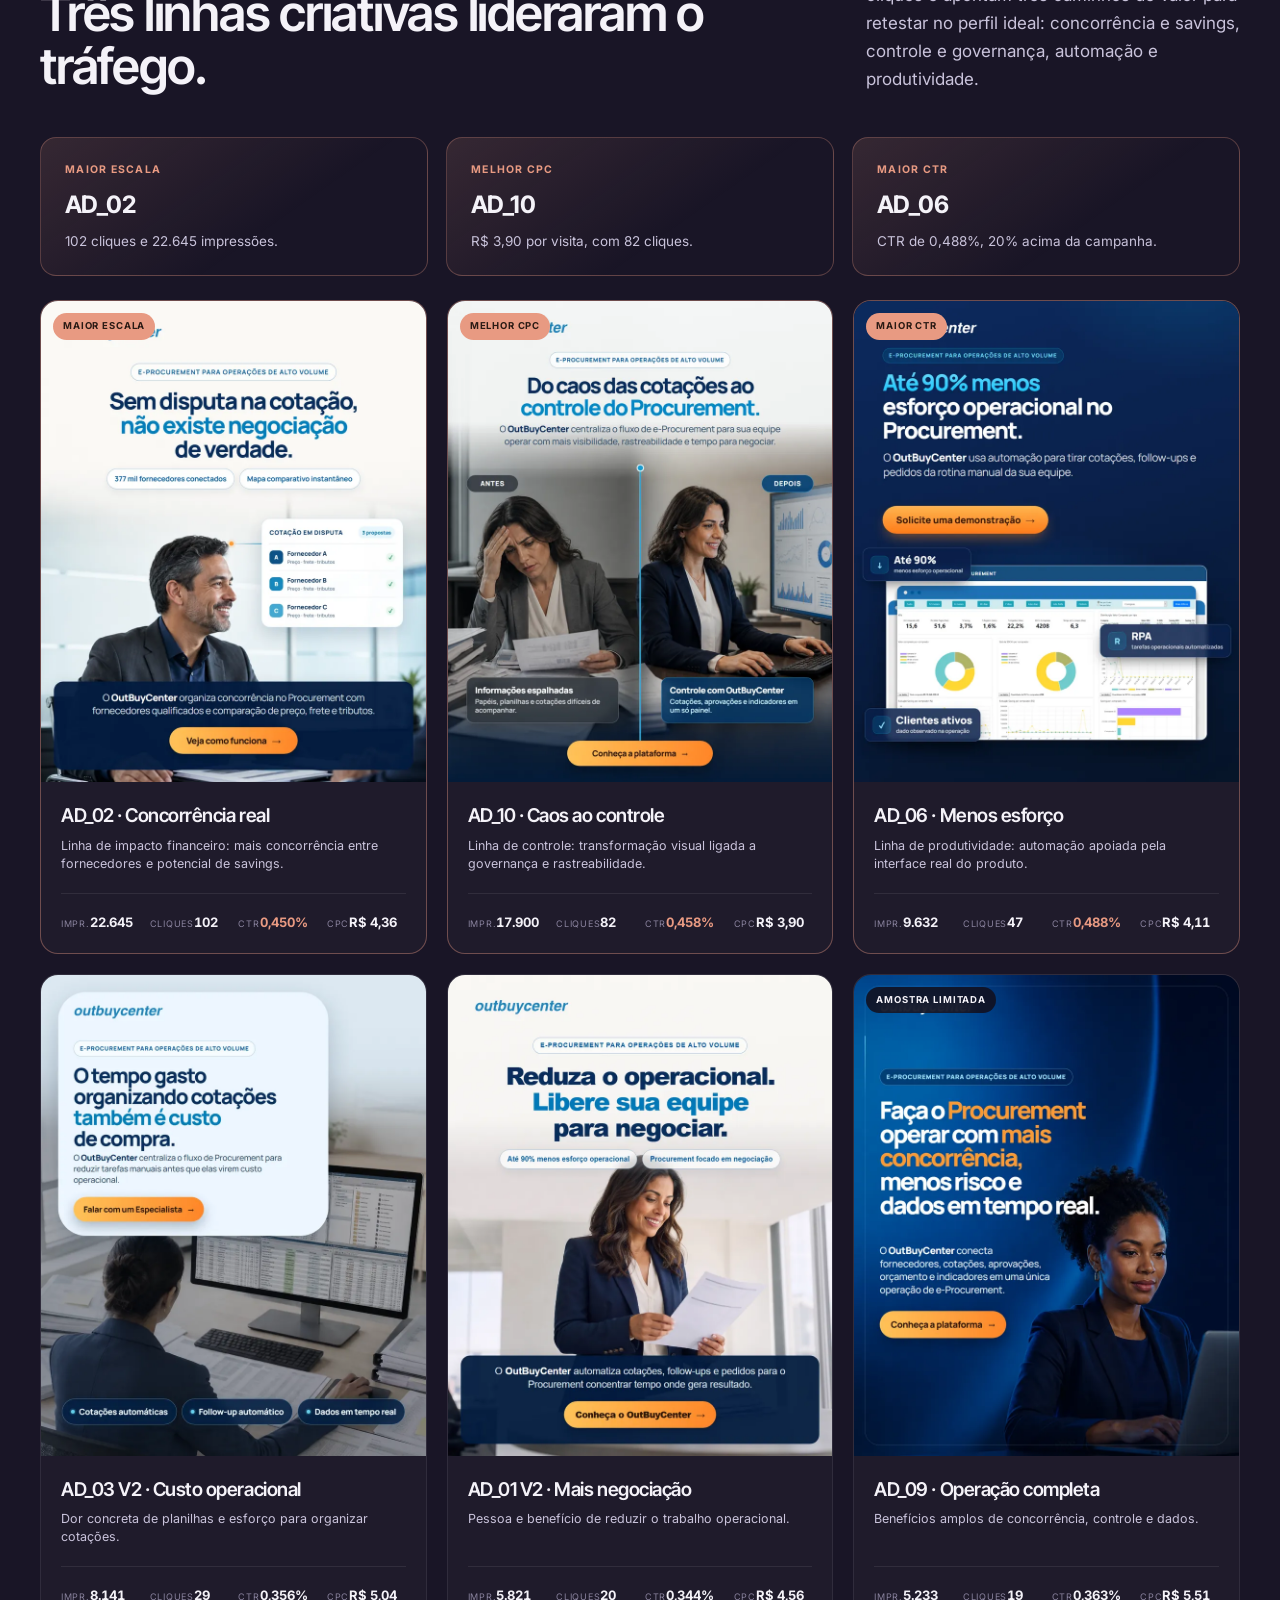
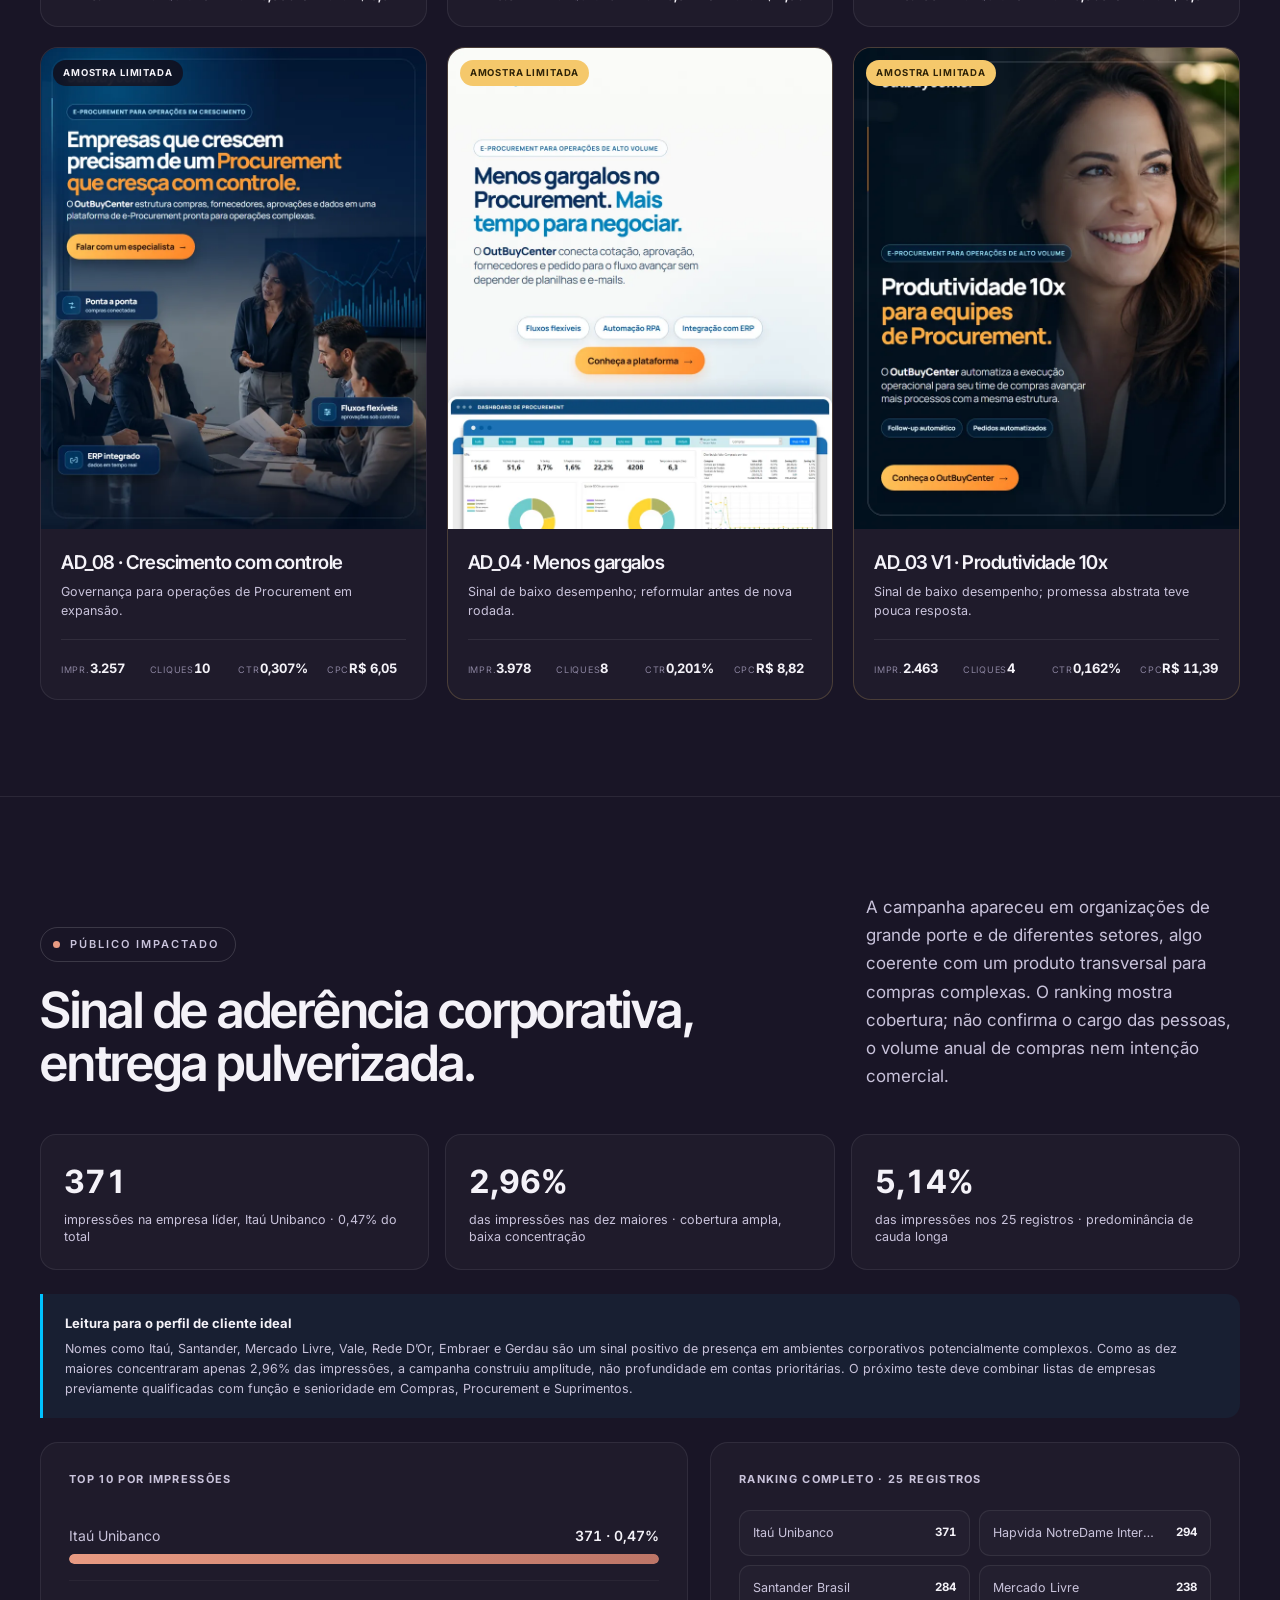
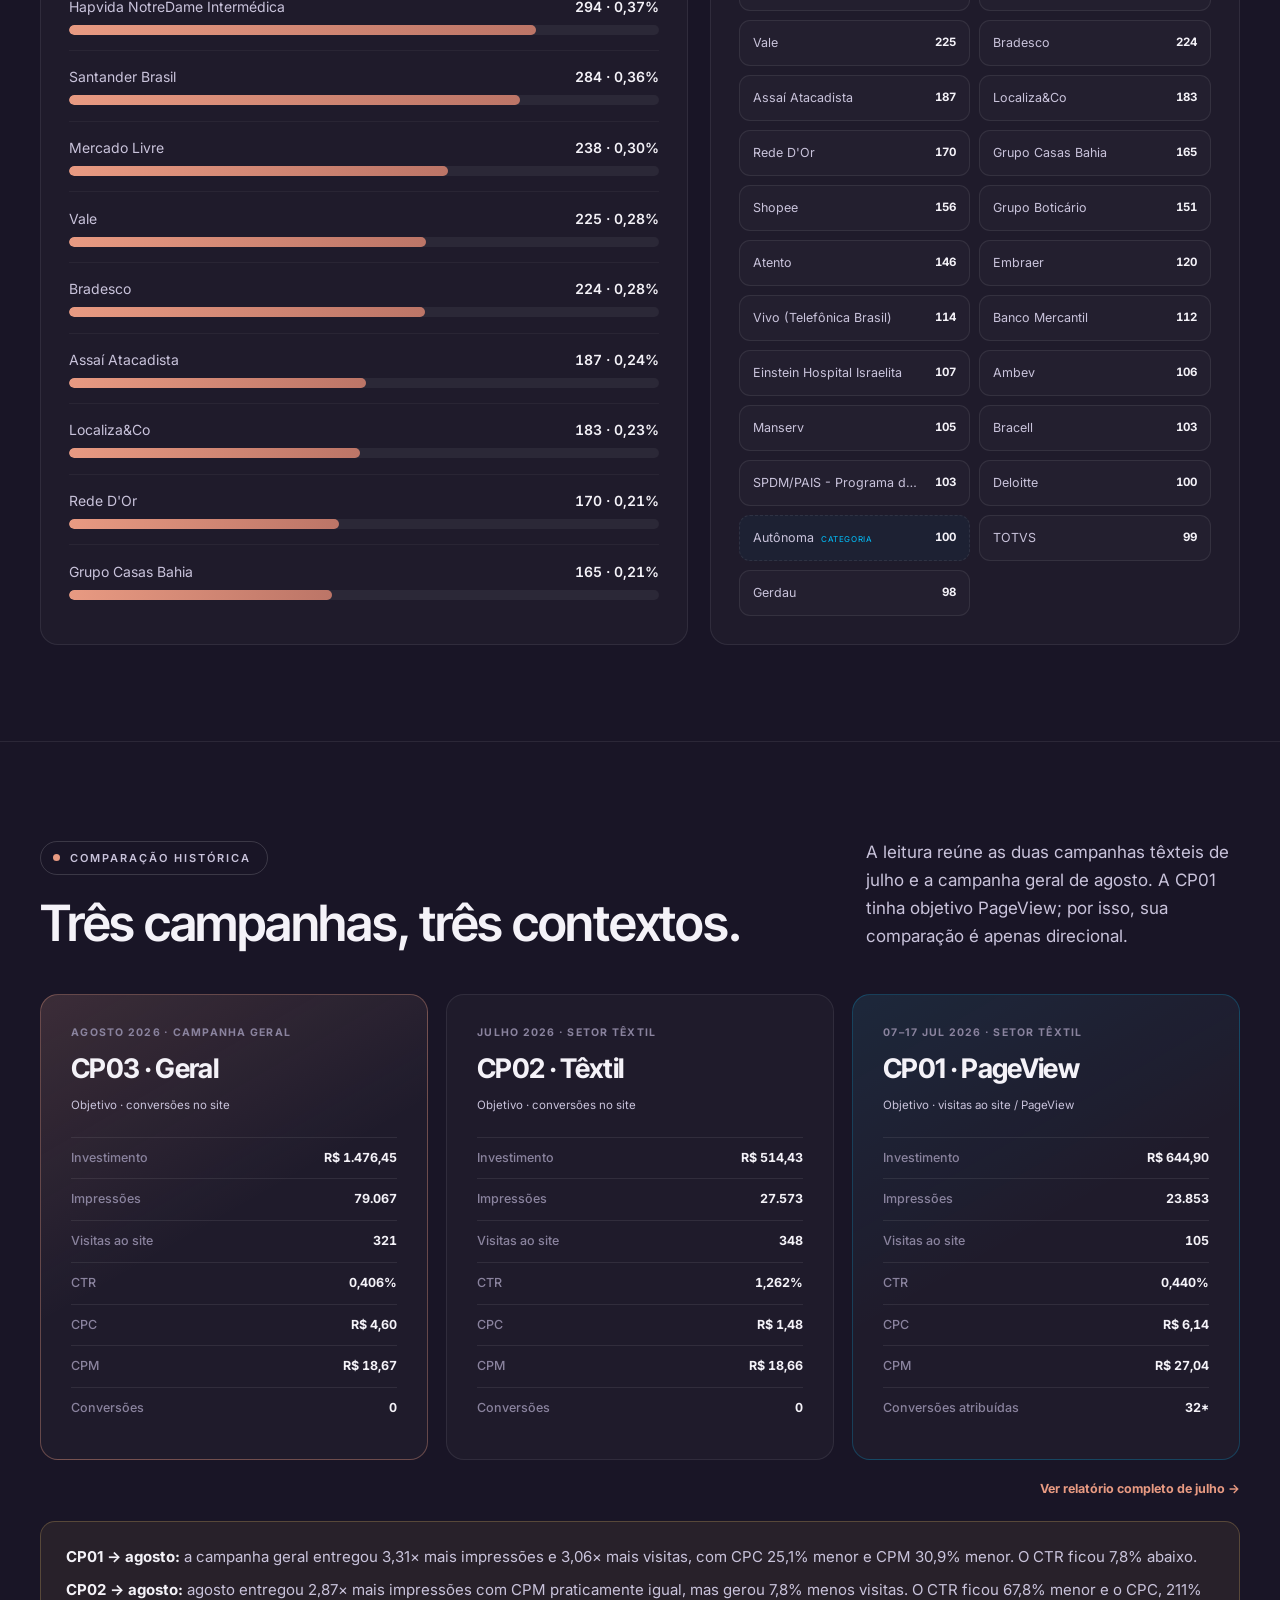
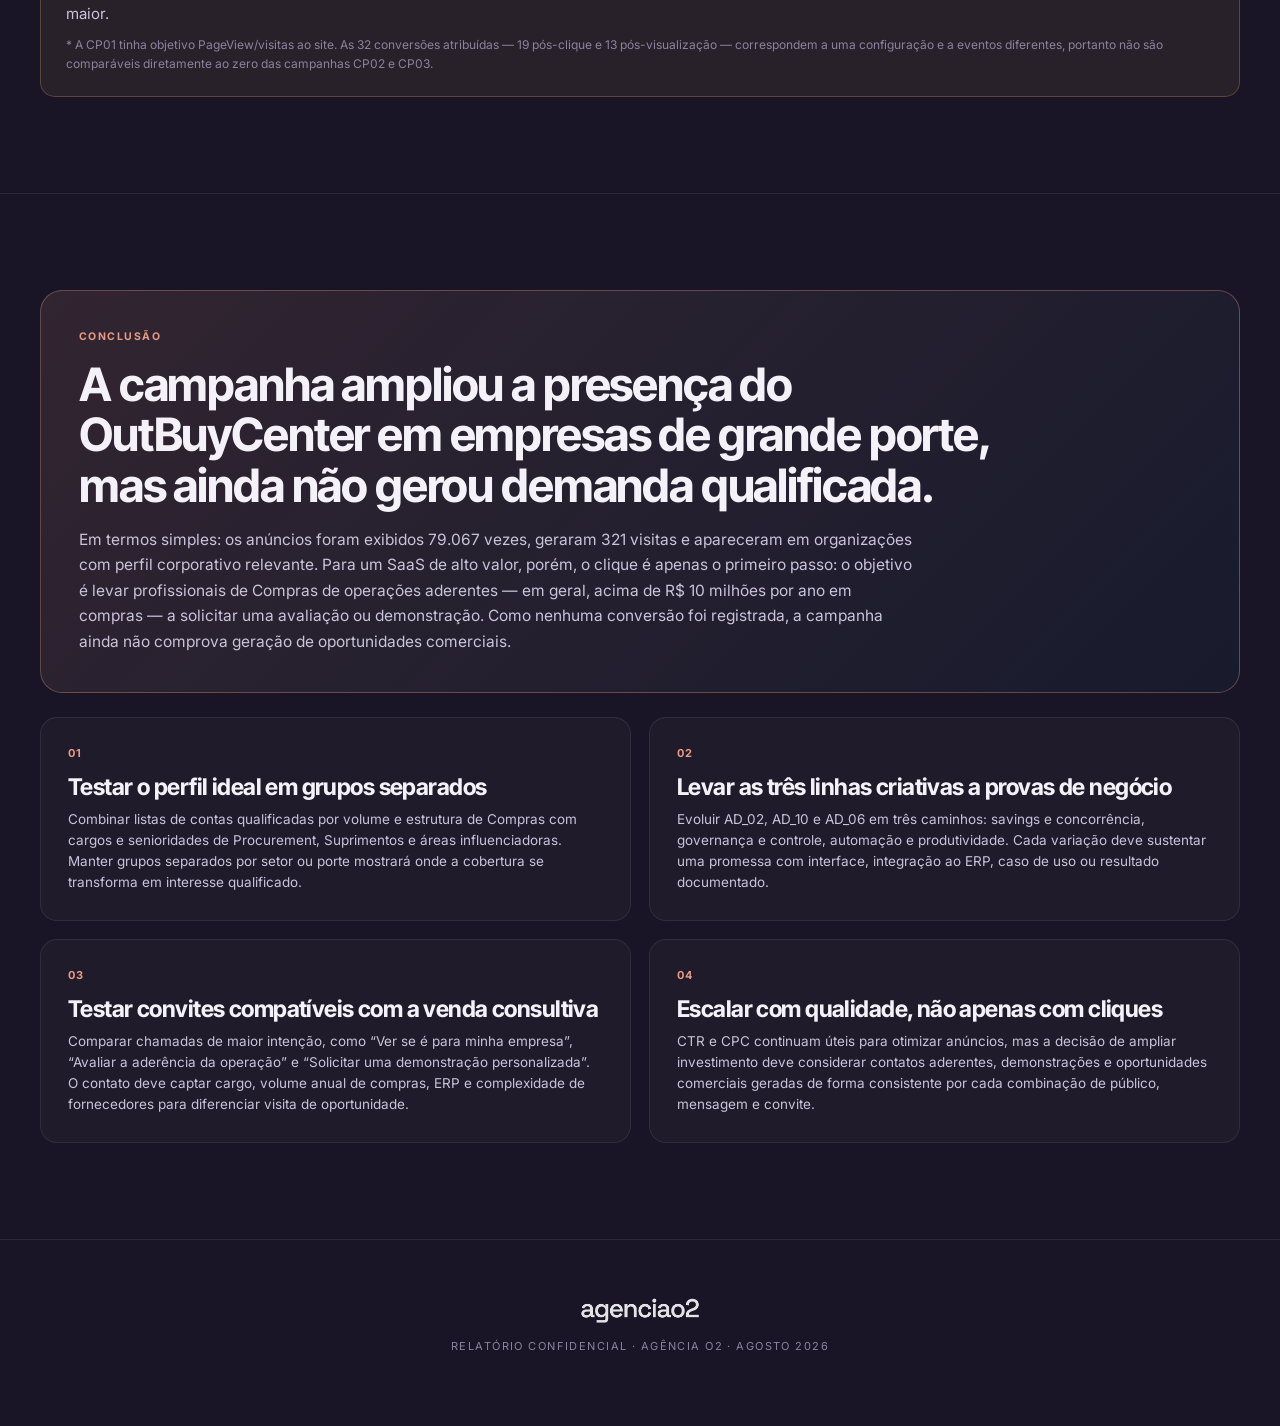
==== commit ade8e63c: "Aprofunda leitura estratégica da campanha Outplan" ====
--- a/outplan/index.html
+++ b/outplan/index.html
@@ -160,6 +160,19 @@
   .performance-note p { margin: 5px 0 0; color: var(--ink-soft); font-size: 11.5px; line-height: 1.45; }
   .market-source { margin: 9px 2px 0; color: var(--ink-mute); font-size: 10.5px; line-height: 1.5; }
   .market-source a { color: var(--ink-soft); text-underline-offset: 3px; }
+  .product-context {
+    margin-top: 28px; padding: 30px; border: 1px solid rgba(0,194,255,.2); border-radius: 20px;
+    background: linear-gradient(135deg, rgba(0,194,255,.075), rgba(138,131,158,.055));
+  }
+  .product-context-head { display: grid; grid-template-columns: minmax(260px,.75fr) minmax(0,1.25fr); gap: 34px; align-items: start; }
+  .product-context .label { color: var(--cyan); font-size: 10px; font-weight: 700; letter-spacing: .13em; text-transform: uppercase; }
+  .product-context h3 { margin-top: 10px; font-size: clamp(24px,3vw,35px); line-height: 1.12; }
+  .product-context-head > p { margin: 0; color: var(--ink-soft); font-size: 14px; line-height: 1.65; }
+  .product-context-head a { color: var(--ink); text-underline-offset: 3px; }
+  .product-context-grid { display: grid; grid-template-columns: repeat(3,minmax(0,1fr)); gap: 1px; margin-top: 25px; overflow: hidden; border: 1px solid var(--line); border-radius: 14px; background: var(--line); }
+  .product-context-item { padding: 19px 20px; background: rgba(25,21,38,.72); }
+  .product-context-item strong { display: block; font-size: 13px; }
+  .product-context-item span { display: block; margin-top: 6px; color: var(--ink-soft); font-size: 11.5px; line-height: 1.5; }
 
   /* Daily evolution */
   .chart-box { padding: 30px 28px 24px; border: 1px solid var(--line); border-radius: 20px; background: var(--card); box-shadow: var(--shadow); }
@@ -213,6 +226,9 @@
   .summary-card { padding: 23px; border: 1px solid var(--line); border-radius: 16px; background: var(--card); }
   .summary-card .v { font-family: 'Inter Tight', sans-serif; font-size: 32px; font-weight: 700; }
   .summary-card .k { margin-top: 5px; color: var(--ink-soft); font-size: 12.5px; line-height: 1.4; }
+  .audience-reading { margin-bottom: 24px; padding: 20px 22px; border-left: 3px solid var(--cyan); border-radius: 0 14px 14px 0; background: rgba(0,194,255,.055); }
+  .audience-reading strong { display: block; font-size: 13px; }
+  .audience-reading p { margin: 6px 0 0; color: var(--ink-soft); font-size: 12.5px; line-height: 1.58; }
   .companies-layout { display: grid; grid-template-columns: minmax(0, 1.1fr) minmax(330px, .9fr); gap: 22px; align-items: stretch; min-width: 0; }
   .panel { display: flex; min-width: 0; height: 100%; padding: 28px; flex-direction: column; border: 1px solid var(--line); border-radius: 18px; background: var(--card); }
   .panel-title { margin-bottom: 22px; color: var(--ink-soft); font-size: 11px; font-weight: 700; letter-spacing: .12em; text-transform: uppercase; }
@@ -300,7 +316,7 @@
     .campaign-switcher { order: 3; width: 100%; overflow-x: auto; }
     .campaign-switcher a { flex: 1 0 auto; text-align: center; }
     .hero { padding: 72px 0 66px; }
-    .hero-meta, .kpi-grid, .leader-grid, .audience-summary, .compare-grid, .steps-grid { grid-template-columns: 1fr; }
+    .hero-meta, .kpi-grid, .leader-grid, .audience-summary, .compare-grid, .steps-grid, .product-context-head, .product-context-grid { grid-template-columns: 1fr; }
     .hero-meta { gap: 18px; }
     .kpi-card { min-height: 0; }
     .engagement-strip { grid-template-columns: repeat(2, 1fr); }
@@ -362,9 +378,9 @@
       <div class="section-head">
         <div>
           <div class="eyebrow">Visão geral</div>
-          <h2 class="h-section">Entrega ampla.<br />Nenhuma conversão.</h2>
-        </div>
-        <p class="lead">A campanha alcançou escala de mídia e levou 321 visitas ao site, mas terminou sem conversões registradas no período.</p>
+          <h2 class="h-section">Boa escala de mídia.<br />Nenhuma conversão registrada.</h2>
+        </div>
+        <p class="lead">A campanha levou 321 visitas ao site e apareceu em grandes organizações. Para um SaaS de alto valor e venda consultiva, são sinais iniciais de atenção; nenhuma ação final foi registrada no período.</p>
       </div>
 
       <div class="kpi-grid">
@@ -373,7 +389,7 @@
         <article class="kpi-card"><div class="k">Visitas ao site</div><div class="v num">321</div><div class="ctx">cliques para a página de destino</div></article>
         <article class="kpi-card"><div class="k">CTR</div><div class="v accent num">0,406%</div><div class="ctx">taxa de clique no anúncio</div></article>
         <article class="kpi-card"><div class="k">CPC médio</div><div class="v num">R$ 4,60</div><div class="ctx">custo por visita ao site</div></article>
-        <article class="kpi-card"><div class="k">Conversões</div><div class="v zero num">0</div><div class="ctx">nenhum resultado comercial registrado</div></article>
+        <article class="kpi-card"><div class="k">Conversões</div><div class="v zero num">0</div><div class="ctx">nenhuma ação final atribuída à campanha</div></article>
       </div>
 
       <div class="engagement-strip" aria-label="Composição dos 532 engajamentos">
@@ -385,11 +401,23 @@
       </div>
 
       <div class="performance-strip" id="destaques-positivos" aria-label="Destaques positivos da campanha">
-        <article class="performance-note"><div class="label">CTR em linha</div><strong class="num">0,406%</strong><p>Alinhado a referências agregadas de mercado de 0,39% e 0,42% para anúncios de imagem única no LinkedIn.</p></article>
+        <article class="performance-note"><div class="label">CTR em linha</div><strong class="num">0,406%</strong><p>Alinhado a referências agregadas de 0,39% e 0,42%: um sinal saudável de resposta ao anúncio, embora não comprove qualificação comercial.</p></article>
         <article class="performance-note"><div class="label">Escala com CPM estável</div><strong class="num">2,87× mais impressões</strong><p>Que a CP02, mantendo praticamente o mesmo CPM: R$ 18,67 versus R$ 18,66.</p></article>
-        <article class="performance-note"><div class="label">Tráfego predominante</div><strong class="num">60,3% das interações</strong><p>Foram visitas ao site: 321 dos 532 engajamentos registrados.</p></article>
-        <article class="performance-note"><div class="label">Direção criativa clara</div><strong class="num">72% dos cliques</strong><p>Vieram dos três anúncios líderes, com 63,5% das impressões.</p></article>
-      </div>
+        <article class="performance-note"><div class="label">Tráfego predominante</div><strong class="num">60,3% das interações</strong><p>Foram visitas ao site: 321 dos 532 engajamentos. É o primeiro passo; a qualidade depende do perfil de quem avançou.</p></article>
+        <article class="performance-note"><div class="label">Direções para testar</div><strong class="num">72% dos cliques</strong><p>Vieram dos três líderes, que apontam linhas criativas promissoras sem definir um vencedor comercial.</p></article>
+      </div>
+
+      <aside class="product-context" aria-label="Como o perfil do OutBuyCenter muda a leitura dos resultados">
+        <div class="product-context-head">
+          <div><div class="label">Contexto do produto</div><h3>Como ler os números de um SaaS de alto valor</h3></div>
+          <p>O OutBuyCenter é uma plataforma de e-Procurement e SRM para compras complexas. Segundo seu <a href="https://outbuycenter.software/" target="_blank" rel="noopener noreferrer">posicionamento oficial</a>, entrega mais valor a operações que movimentam acima de R$ 10 milhões por ano em <strong>compras</strong> — não necessariamente em faturamento —, com múltiplos fornecedores, ERP, aprovações e necessidade de governança.</p>
+        </div>
+        <div class="product-context-grid">
+          <div class="product-context-item"><strong>Perfil ideal</strong><span>Empresas com Procurement estruturado, compras recorrentes e complexidade suficiente para gerar impacto em produtividade, compliance e savings.</span></div>
+          <div class="product-context-item"><strong>Qualidade antes de volume</strong><span>O valor de uma visita depende de atingir profissionais de Compras e influenciadores da decisão em operações realmente aderentes.</span></div>
+          <div class="product-context-item"><strong>Sinal comercial</strong><span>CTR e CPC medem interesse inicial. Para essa venda consultiva, o avanço decisivo é uma avaliação, demonstração ou oportunidade qualificada.</span></div>
+        </div>
+      </aside>
       <p class="market-source">Referência externa de CTR para anúncios de imagem única: <a href="https://huble.com/blog/linkedin-ads-benchmarks" target="_blank" rel="noopener noreferrer">Huble · dados de 2024</a> e <a href="https://zenabm.com/blog/linkedin-single-image-ads-benchmarks" target="_blank" rel="noopener noreferrer">ZenABM · benchmark ABM 2026</a>. O LinkedIn não publica uma média universal oficial.</p>
     </div>
   </section>
@@ -411,7 +439,7 @@
         </div>
       </div>
       <div class="day-highlights">
-        <article class="day-card"><div class="date">17/08</div><strong>Melhor eficiência diária</strong><span>CTR de 0,585% e CPC de R$ 3,22.</span></article>
+        <article class="day-card"><div class="date">17/08</div><strong>Melhor eficiência de clique</strong><span>CTR de 0,585% e CPC de R$ 3,22.</span></article>
         <article class="day-card"><div class="date">20/08</div><strong>Maior volume de entrega</strong><span>8.365 impressões com CPM de R$ 13,59.</span></article>
         <article class="day-card"><div class="date">28/08</div><strong>Encerramento da campanha</strong><span>Campanha pausada após R$ 59,87 no dia.</span></article>
       </div>
@@ -423,9 +451,9 @@
       <div class="section-head">
         <div>
           <div class="eyebrow">Desempenho criativo</div>
-          <h2 class="h-section">Três conceitos lideraram o tráfego.</h2>
-        </div>
-        <p class="lead">AD_02, AD_10 e AD_06 reuniram 72% dos cliques com 63,5% das impressões. São líderes observados, não um teste controlado com vencedor absoluto.</p>
+          <h2 class="h-section">Três linhas criativas lideraram o tráfego.</h2>
+        </div>
+        <p class="lead">AD_02, AD_10 e AD_06 reuniram 72% dos cliques e apontam três caminhos de valor para retestar no perfil ideal: concorrência e savings, controle e governança, automação e produtividade.</p>
       </div>
 
       <div class="leader-grid">
@@ -437,17 +465,17 @@
       <div class="creative-grid">
         <button class="creative-card leader" type="button" data-full="assets/criativos/ago-2026/ad-02-v1-full.webp" data-name="AD_02 · Concorrência real" aria-label="Ampliar criativo AD_02">
           <span class="thumb"><img src="assets/criativos/ago-2026/ad-02-v1-card.webp" alt="Criativo AD_02 sobre disputa na cotação" /><span class="badge accent">Maior escala</span></span>
-          <span class="creative-info"><span class="creative-title">AD_02 · Concorrência real</span><span class="creative-concept">Disputa na cotação apoiada por interface e fornecedores.</span><span class="creative-stats"><span><span class="k">Impr.</span><span class="v num">22.645</span></span><span><span class="k">Cliques</span><span class="v num">102</span></span><span><span class="k">CTR</span><span class="v hi num">0,450%</span></span><span><span class="k">CPC</span><span class="v num">R$ 4,36</span></span></span></span>
+          <span class="creative-info"><span class="creative-title">AD_02 · Concorrência real</span><span class="creative-concept">Linha de impacto financeiro: mais concorrência entre fornecedores e potencial de savings.</span><span class="creative-stats"><span><span class="k">Impr.</span><span class="v num">22.645</span></span><span><span class="k">Cliques</span><span class="v num">102</span></span><span><span class="k">CTR</span><span class="v hi num">0,450%</span></span><span><span class="k">CPC</span><span class="v num">R$ 4,36</span></span></span></span>
         </button>
 
         <button class="creative-card leader" type="button" data-full="assets/criativos/ago-2026/ad-10-v1-full.webp" data-name="AD_10 · Caos ao controle" aria-label="Ampliar criativo AD_10">
           <span class="thumb"><img src="assets/criativos/ago-2026/ad-10-v1-card.webp" alt="Criativo AD_10 mostrando a transformação do caos para o controle" /><span class="badge accent">Melhor CPC</span></span>
-          <span class="creative-info"><span class="creative-title">AD_10 · Caos ao controle</span><span class="creative-concept">Narrativa visual de antes e depois da operação.</span><span class="creative-stats"><span><span class="k">Impr.</span><span class="v num">17.900</span></span><span><span class="k">Cliques</span><span class="v num">82</span></span><span><span class="k">CTR</span><span class="v hi num">0,458%</span></span><span><span class="k">CPC</span><span class="v num">R$ 3,90</span></span></span></span>
+          <span class="creative-info"><span class="creative-title">AD_10 · Caos ao controle</span><span class="creative-concept">Linha de controle: transformação visual ligada a governança e rastreabilidade.</span><span class="creative-stats"><span><span class="k">Impr.</span><span class="v num">17.900</span></span><span><span class="k">Cliques</span><span class="v num">82</span></span><span><span class="k">CTR</span><span class="v hi num">0,458%</span></span><span><span class="k">CPC</span><span class="v num">R$ 3,90</span></span></span></span>
         </button>
 
         <button class="creative-card leader" type="button" data-full="assets/criativos/ago-2026/ad-06-v1-full.webp" data-name="AD_06 · Menos esforço" aria-label="Ampliar criativo AD_06">
           <span class="thumb"><img src="assets/criativos/ago-2026/ad-06-v1-card.webp" alt="Criativo AD_06 com dashboard e promessa de menos esforço operacional" /><span class="badge accent">Maior CTR</span></span>
-          <span class="creative-info"><span class="creative-title">AD_06 · Menos esforço</span><span class="creative-concept">Prova objetiva de produtividade com interface do produto.</span><span class="creative-stats"><span><span class="k">Impr.</span><span class="v num">9.632</span></span><span><span class="k">Cliques</span><span class="v num">47</span></span><span><span class="k">CTR</span><span class="v hi num">0,488%</span></span><span><span class="k">CPC</span><span class="v num">R$ 4,11</span></span></span></span>
+          <span class="creative-info"><span class="creative-title">AD_06 · Menos esforço</span><span class="creative-concept">Linha de produtividade: automação apoiada pela interface real do produto.</span><span class="creative-stats"><span><span class="k">Impr.</span><span class="v num">9.632</span></span><span><span class="k">Cliques</span><span class="v num">47</span></span><span><span class="k">CTR</span><span class="v hi num">0,488%</span></span><span><span class="k">CPC</span><span class="v num">R$ 4,11</span></span></span></span>
         </button>
 
         <button class="creative-card" type="button" data-full="assets/criativos/ago-2026/ad-03-v2-full.webp" data-name="AD_03 V2 · Custo operacional" aria-label="Ampliar criativo AD_03 V2">
@@ -488,16 +516,18 @@
       <div class="section-head">
         <div>
           <div class="eyebrow">Público impactado</div>
-          <h2 class="h-section">Grandes empresas, entrega pulverizada.</h2>
-        </div>
-        <p class="lead">O anúncio apareceu para profissionais de organizações relevantes em diferentes setores. Nenhuma empresa concentrou mais de 0,47% das impressões.</p>
+          <h2 class="h-section">Sinal de aderência corporativa, entrega pulverizada.</h2>
+        </div>
+        <p class="lead">A campanha apareceu em organizações de grande porte e de diferentes setores, algo coerente com um produto transversal para compras complexas. O ranking mostra cobertura; não confirma o cargo das pessoas, o volume anual de compras nem intenção comercial.</p>
       </div>
 
       <div class="audience-summary">
-        <article class="summary-card"><div class="v num">371</div><div class="k">impressões na empresa líder, Itaú Unibanco</div></article>
-        <article class="summary-card"><div class="v num">2,96%</div><div class="k">das impressões reunidas pelas dez maiores</div></article>
-        <article class="summary-card"><div class="v num">5,14%</div><div class="k">das impressões reunidas pelos 25 registros</div></article>
-      </div>
+        <article class="summary-card"><div class="v num">371</div><div class="k">impressões na empresa líder, Itaú Unibanco · 0,47% do total</div></article>
+        <article class="summary-card"><div class="v num">2,96%</div><div class="k">das impressões nas dez maiores · cobertura ampla, baixa concentração</div></article>
+        <article class="summary-card"><div class="v num">5,14%</div><div class="k">das impressões nos 25 registros · predominância de cauda longa</div></article>
+      </div>
+
+      <div class="audience-reading"><strong>Leitura para o perfil de cliente ideal</strong><p>Nomes como Itaú, Santander, Mercado Livre, Vale, Rede D’Or, Embraer e Gerdau são um sinal positivo de presença em ambientes corporativos potencialmente complexos. Como as dez maiores concentraram apenas 2,96% das impressões, a campanha construiu amplitude, não profundidade em contas prioritárias. O próximo teste deve combinar listas de empresas previamente qualificadas com função e senioridade em Compras, Procurement e Suprimentos.</p></div>
 
       <div class="companies-layout">
         <div class="panel">
@@ -589,15 +619,15 @@
     <div class="wrap">
       <div class="verdict">
         <div class="label">Conclusão</div>
-        <h3>A campanha geral ampliou a escala de mídia, mas perdeu eficiência de clique e não gerou conversões.</h3>
-        <p>Em termos simples: em relação à campanha têxtil CP02, os anúncios foram exibidos 2,87 vezes mais sem aumento relevante no custo médio de exibição e levaram 321 visitas ao site. Porém, proporcionalmente, menos exibições se transformaram em visitas e nenhuma ação definida como objetivo final da campanha foi registrada. A próxima etapa deve identificar quais combinações de público e mensagem atraem visitantes com maior chance de avançar.</p>
+        <h3>A campanha ampliou a presença do OutBuyCenter em empresas de grande porte, mas ainda não gerou demanda qualificada.</h3>
+        <p>Em termos simples: os anúncios foram exibidos 79.067 vezes, geraram 321 visitas e apareceram em organizações com perfil corporativo relevante. Para um SaaS de alto valor, porém, o clique é apenas o primeiro passo: o objetivo é levar profissionais de Compras de operações aderentes — em geral, acima de R$ 10 milhões por ano em compras — a solicitar uma avaliação ou demonstração. Como nenhuma conversão foi registrada, a campanha ainda não comprova geração de oportunidades comerciais.</p>
       </div>
 
       <div class="steps-grid">
-        <article class="step-card"><div class="index">01</div><h4>Entender quais públicos respondem melhor</h4><p>Dividir a audiência ampla em grupos por setor, porte de empresa ou perfil profissional. Testes separados permitirão comparar os resultados e direcionar o investimento para os públicos que demonstrarem maior interesse.</p></article>
-        <article class="step-card"><div class="index">02</div><h4>Evoluir a linha criativa mais promissora</h4><p>AD_02, AD_10 e AD_06 apontam uma direção: problemas fáceis de reconhecer, benefícios concretos, contraste visual claro e o produto em uso. A recomendação é criar novas versões seguindo essa linha.</p></article>
-        <article class="step-card"><div class="index">03</div><h4>Ampliar os testes de mensagem e formato</h4><p>Comparar argumentos como controle, redução de esforço, concorrência entre fornecedores e produtividade, além de novas formas de apresentá-los. Cada rodada deve alterar poucos elementos para deixar claro o que contribuiu para o resultado.</p></article>
-        <article class="step-card"><div class="index">04</div><h4>Usar resultados finais para orientar a escala</h4><p>Cliques ajudam a identificar interesse, mas o investimento deve aumentar quando uma combinação de público e anúncio começar a gerar, de forma consistente, as ações definidas como objetivo da campanha.</p></article>
+        <article class="step-card"><div class="index">01</div><h4>Testar o perfil ideal em grupos separados</h4><p>Combinar listas de contas qualificadas por volume e estrutura de Compras com cargos e senioridades de Procurement, Suprimentos e áreas influenciadoras. Manter grupos separados por setor ou porte mostrará onde a cobertura se transforma em interesse qualificado.</p></article>
+        <article class="step-card"><div class="index">02</div><h4>Levar as três linhas criativas a provas de negócio</h4><p>Evoluir AD_02, AD_10 e AD_06 em três caminhos: savings e concorrência, governança e controle, automação e produtividade. Cada variação deve sustentar uma promessa com interface, integração ao ERP, caso de uso ou resultado documentado.</p></article>
+        <article class="step-card"><div class="index">03</div><h4>Testar convites compatíveis com a venda consultiva</h4><p>Comparar chamadas de maior intenção, como “Ver se é para minha empresa”, “Avaliar a aderência da operação” e “Solicitar uma demonstração personalizada”. O contato deve captar cargo, volume anual de compras, ERP e complexidade de fornecedores para diferenciar visita de oportunidade.</p></article>
+        <article class="step-card"><div class="index">04</div><h4>Escalar com qualidade, não apenas com cliques</h4><p>CTR e CPC continuam úteis para otimizar anúncios, mas a decisão de ampliar investimento deve considerar contatos aderentes, demonstrações e oportunidades comerciais geradas de forma consistente por cada combinação de público, mensagem e convite.</p></article>
       </div>
     </div>
   </section>
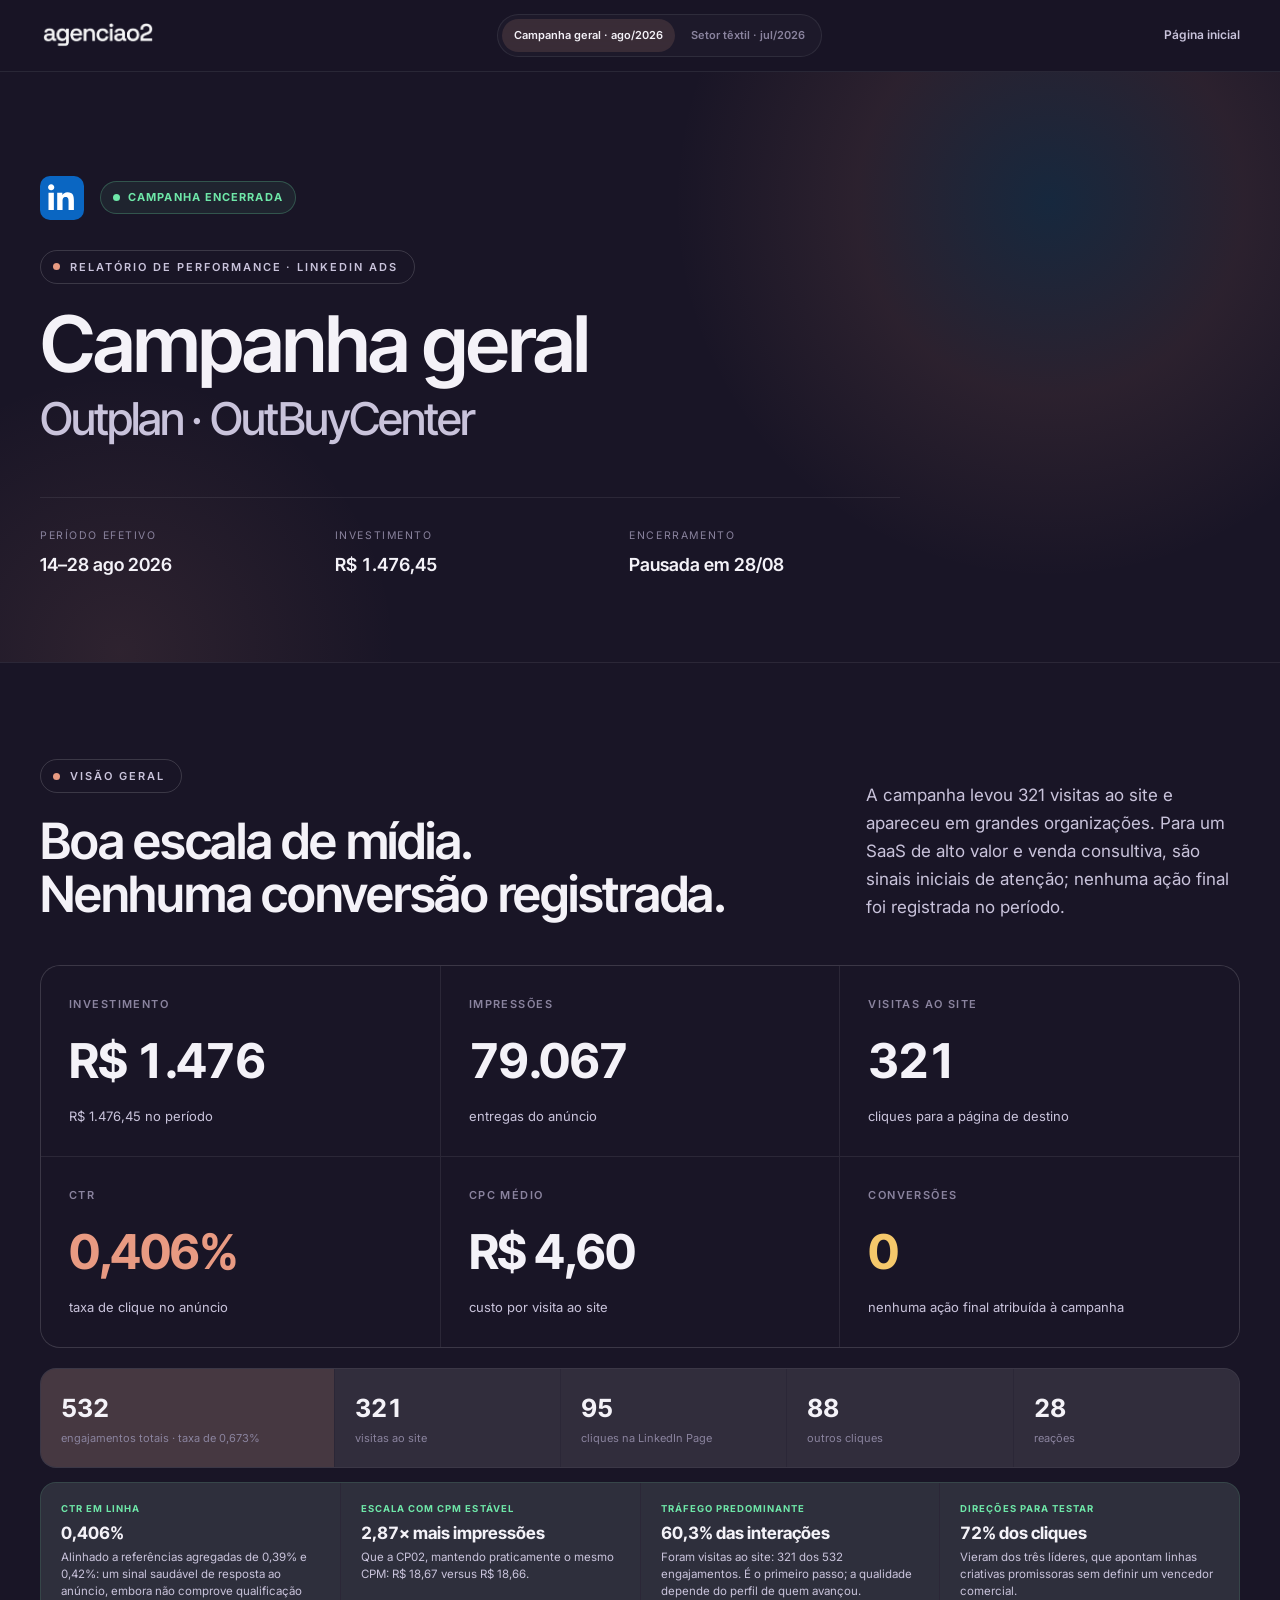
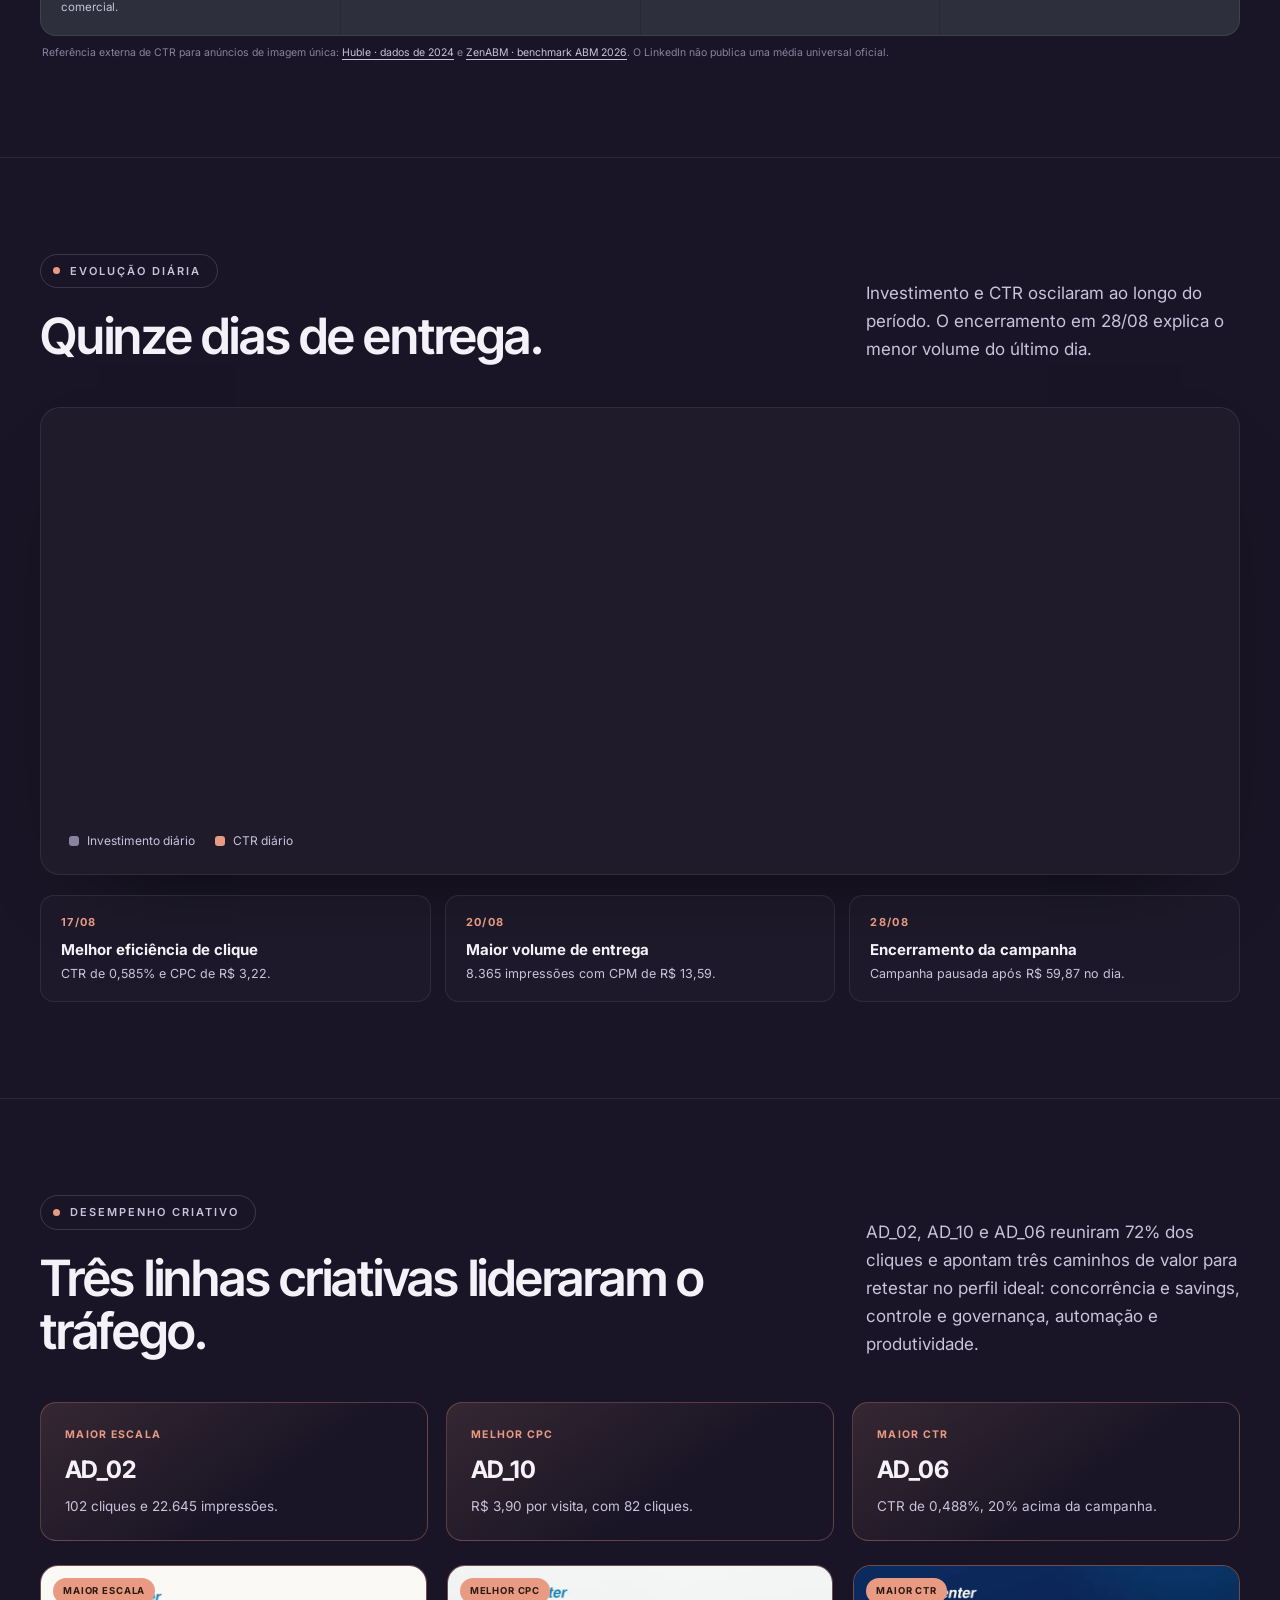
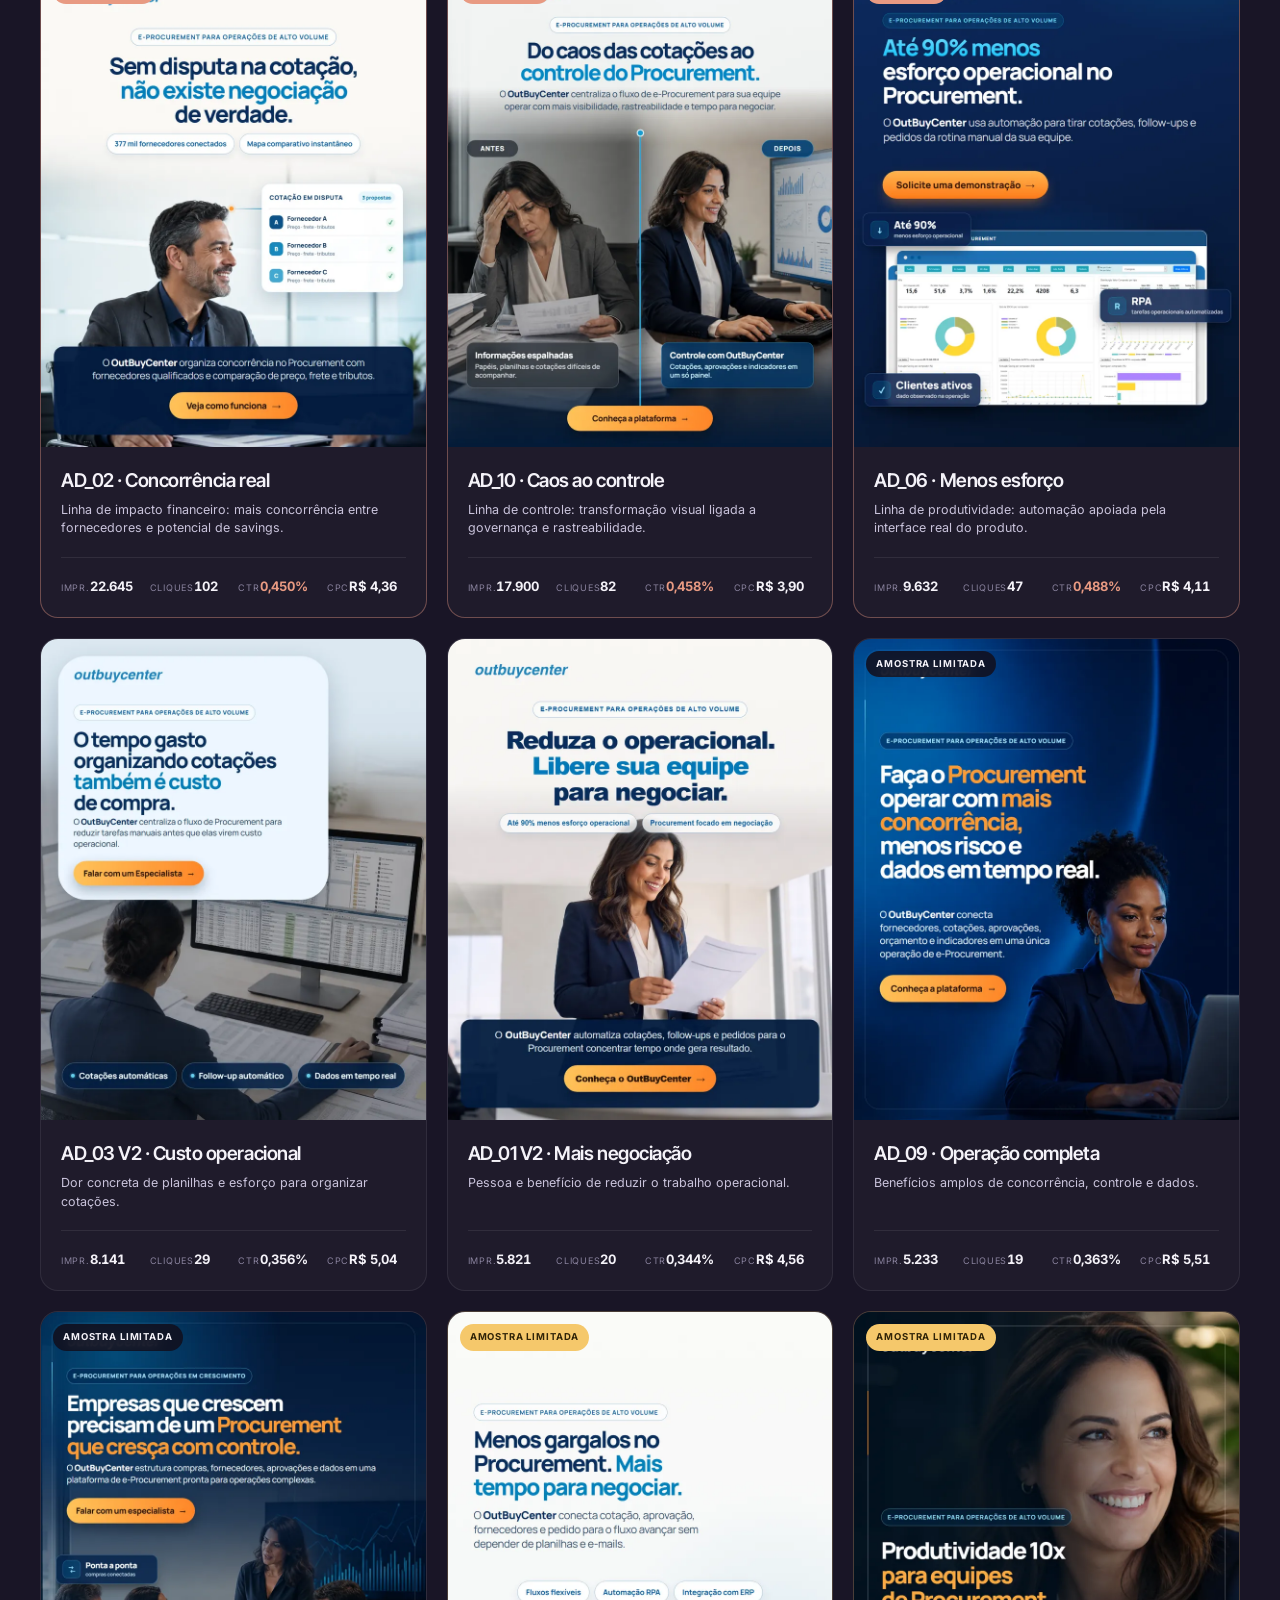
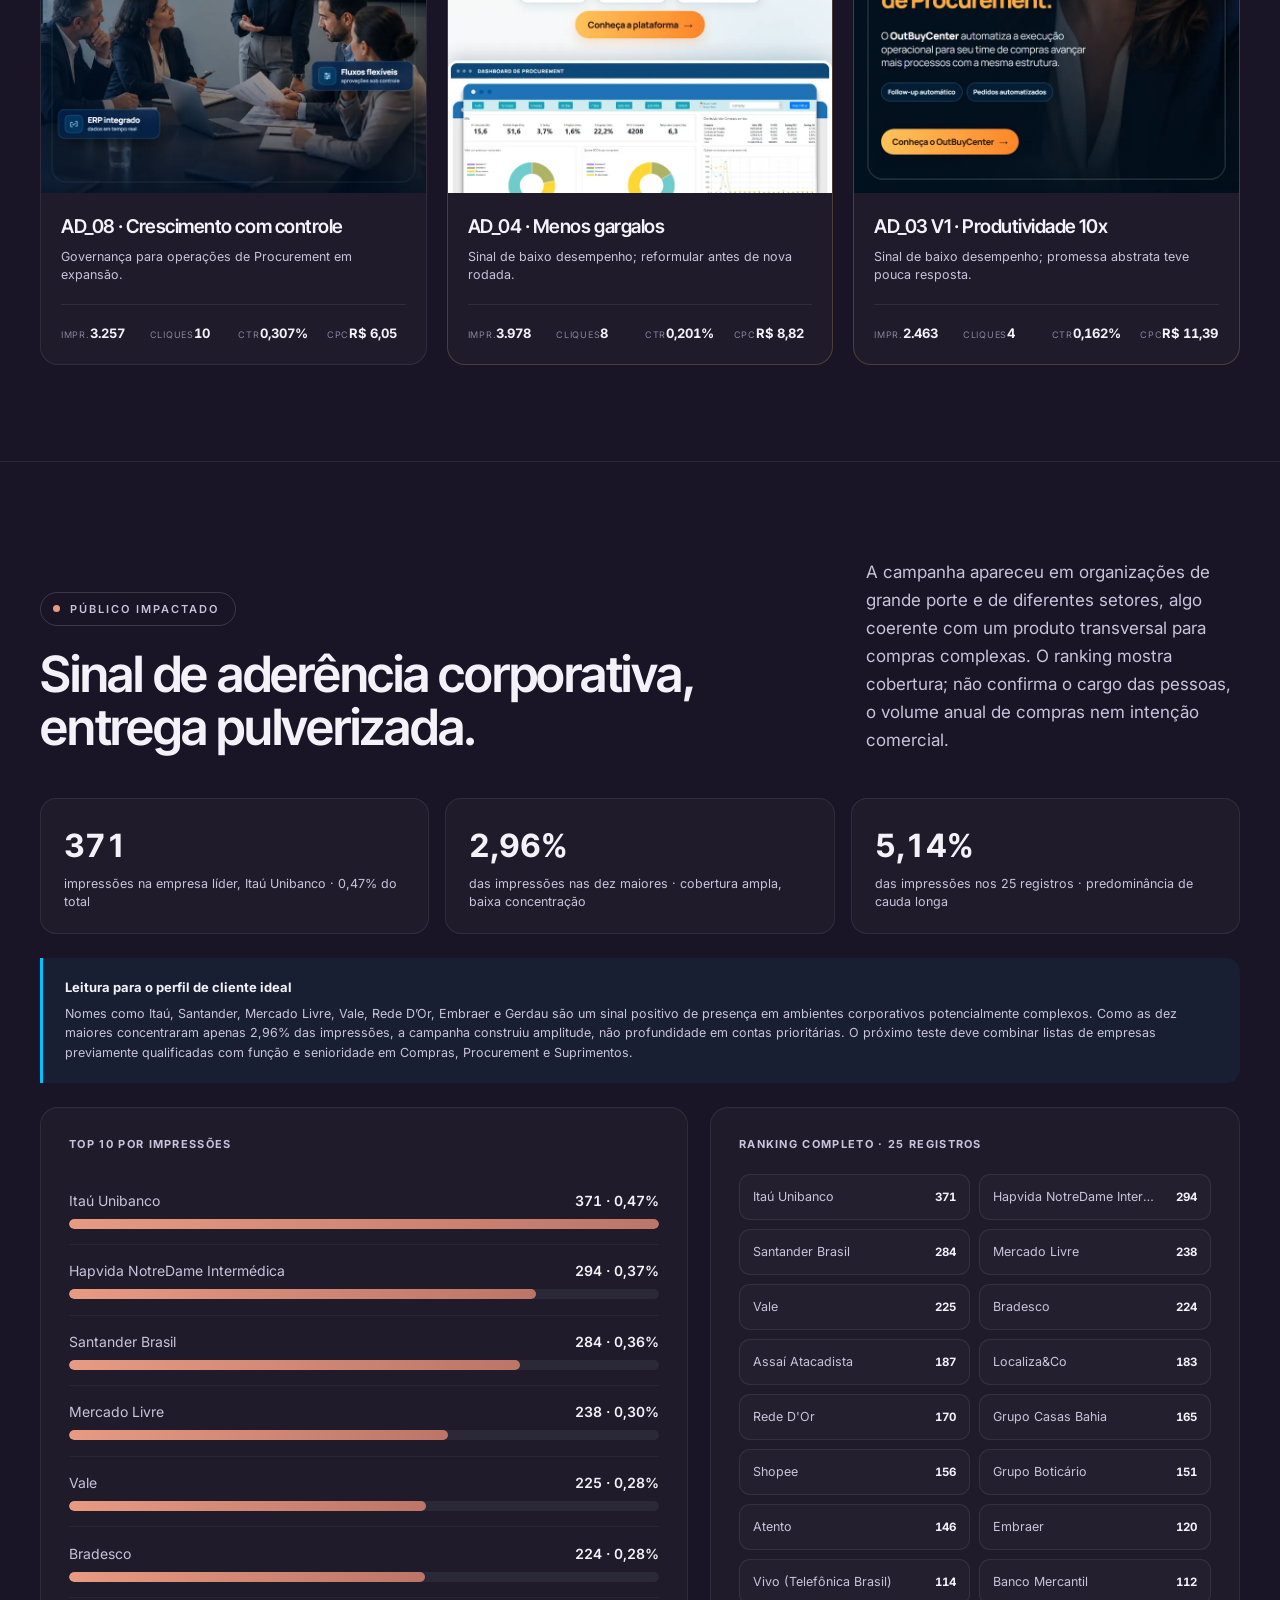
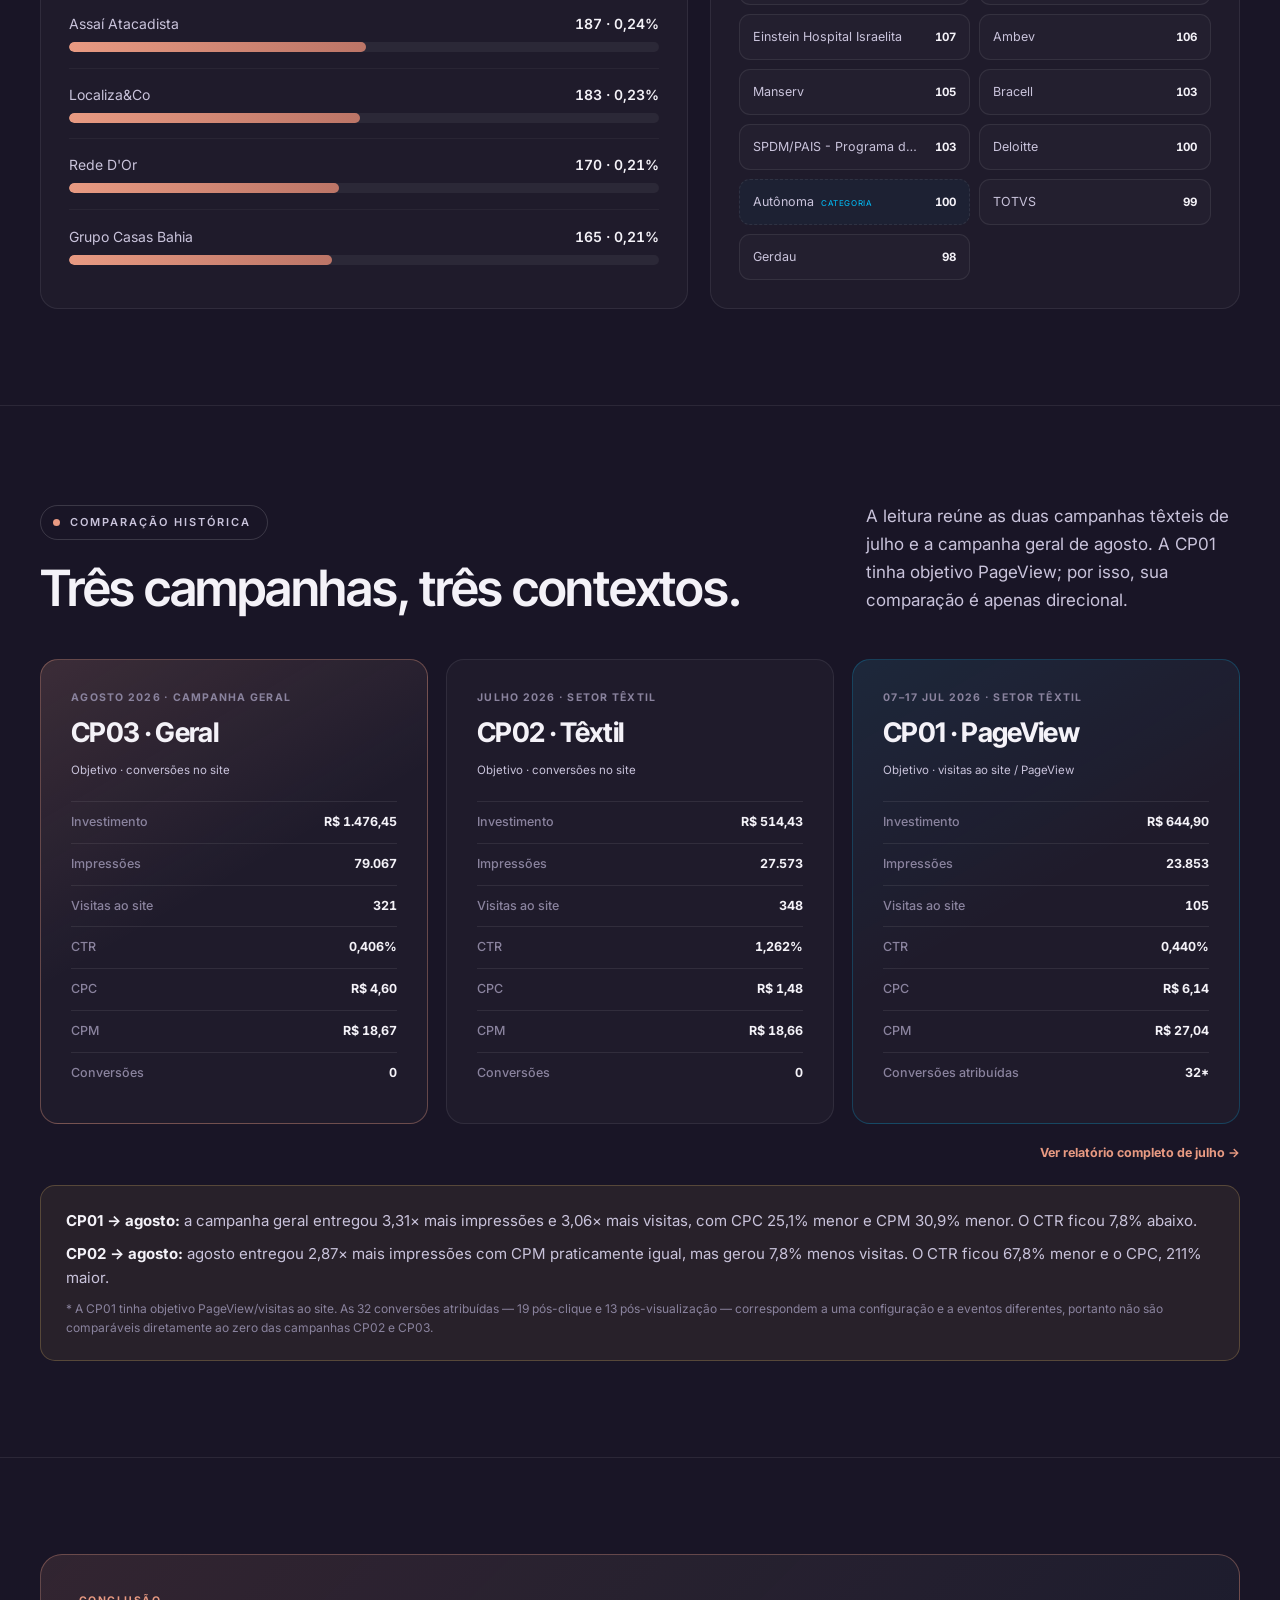
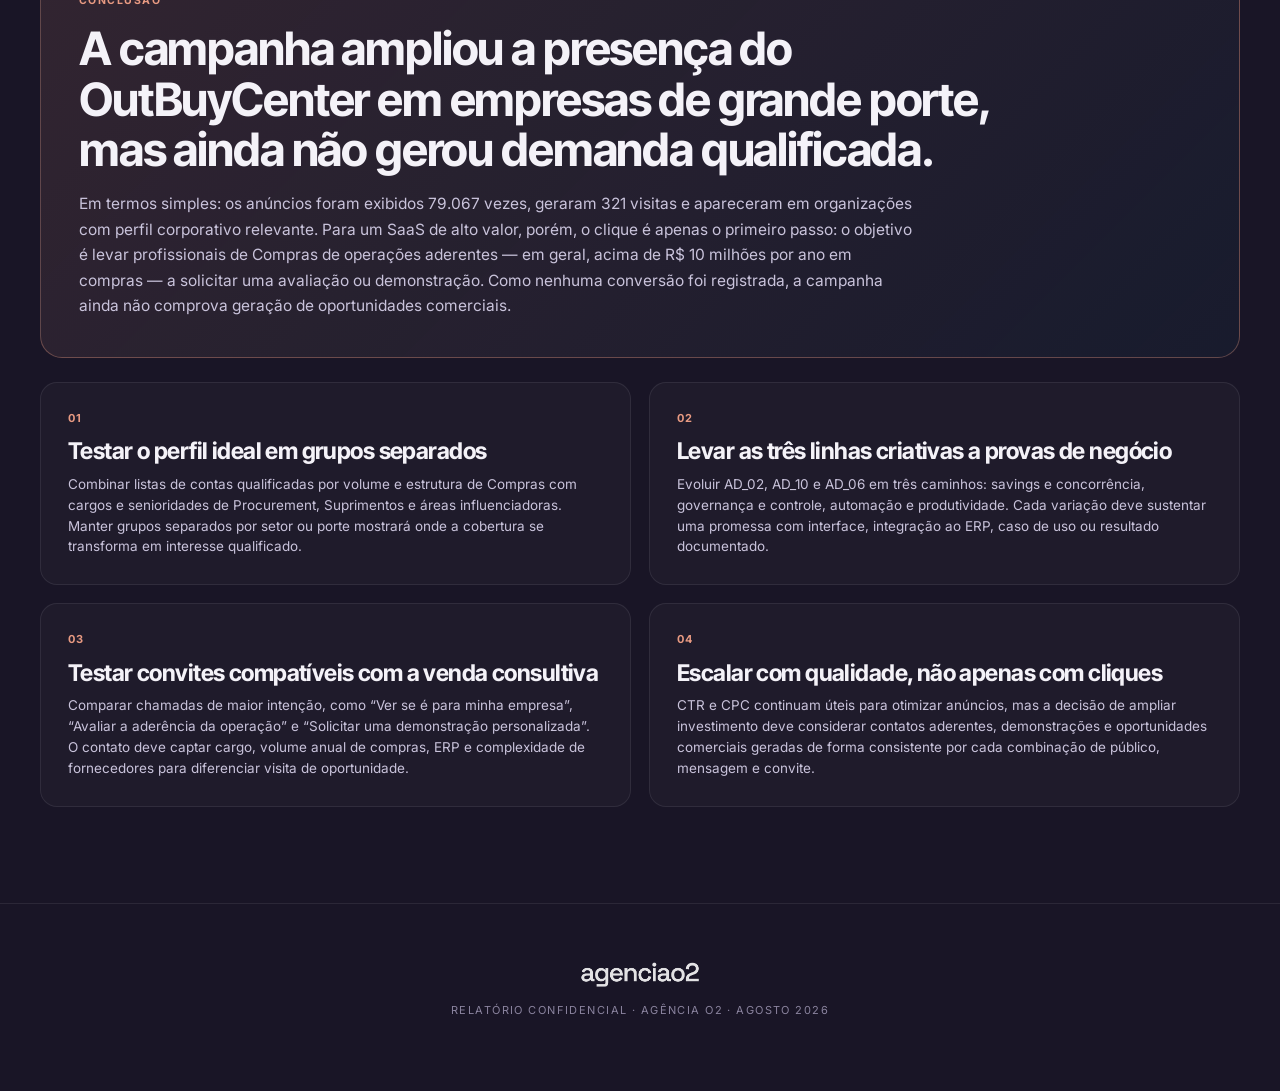
==== commit 38ad9e26: "Remove contexto introdutório do relatório Outplan" ====
--- a/outplan/index.html
+++ b/outplan/index.html
@@ -160,19 +160,6 @@
   .performance-note p { margin: 5px 0 0; color: var(--ink-soft); font-size: 11.5px; line-height: 1.45; }
   .market-source { margin: 9px 2px 0; color: var(--ink-mute); font-size: 10.5px; line-height: 1.5; }
   .market-source a { color: var(--ink-soft); text-underline-offset: 3px; }
-  .product-context {
-    margin-top: 28px; padding: 30px; border: 1px solid rgba(0,194,255,.2); border-radius: 20px;
-    background: linear-gradient(135deg, rgba(0,194,255,.075), rgba(138,131,158,.055));
-  }
-  .product-context-head { display: grid; grid-template-columns: minmax(260px,.75fr) minmax(0,1.25fr); gap: 34px; align-items: start; }
-  .product-context .label { color: var(--cyan); font-size: 10px; font-weight: 700; letter-spacing: .13em; text-transform: uppercase; }
-  .product-context h3 { margin-top: 10px; font-size: clamp(24px,3vw,35px); line-height: 1.12; }
-  .product-context-head > p { margin: 0; color: var(--ink-soft); font-size: 14px; line-height: 1.65; }
-  .product-context-head a { color: var(--ink); text-underline-offset: 3px; }
-  .product-context-grid { display: grid; grid-template-columns: repeat(3,minmax(0,1fr)); gap: 1px; margin-top: 25px; overflow: hidden; border: 1px solid var(--line); border-radius: 14px; background: var(--line); }
-  .product-context-item { padding: 19px 20px; background: rgba(25,21,38,.72); }
-  .product-context-item strong { display: block; font-size: 13px; }
-  .product-context-item span { display: block; margin-top: 6px; color: var(--ink-soft); font-size: 11.5px; line-height: 1.5; }
 
   /* Daily evolution */
   .chart-box { padding: 30px 28px 24px; border: 1px solid var(--line); border-radius: 20px; background: var(--card); box-shadow: var(--shadow); }
@@ -316,7 +303,7 @@
     .campaign-switcher { order: 3; width: 100%; overflow-x: auto; }
     .campaign-switcher a { flex: 1 0 auto; text-align: center; }
     .hero { padding: 72px 0 66px; }
-    .hero-meta, .kpi-grid, .leader-grid, .audience-summary, .compare-grid, .steps-grid, .product-context-head, .product-context-grid { grid-template-columns: 1fr; }
+    .hero-meta, .kpi-grid, .leader-grid, .audience-summary, .compare-grid, .steps-grid { grid-template-columns: 1fr; }
     .hero-meta { gap: 18px; }
     .kpi-card { min-height: 0; }
     .engagement-strip { grid-template-columns: repeat(2, 1fr); }
@@ -407,17 +394,6 @@
         <article class="performance-note"><div class="label">Direções para testar</div><strong class="num">72% dos cliques</strong><p>Vieram dos três líderes, que apontam linhas criativas promissoras sem definir um vencedor comercial.</p></article>
       </div>
 
-      <aside class="product-context" aria-label="Como o perfil do OutBuyCenter muda a leitura dos resultados">
-        <div class="product-context-head">
-          <div><div class="label">Contexto do produto</div><h3>Como ler os números de um SaaS de alto valor</h3></div>
-          <p>O OutBuyCenter é uma plataforma de e-Procurement e SRM para compras complexas. Segundo seu <a href="https://outbuycenter.software/" target="_blank" rel="noopener noreferrer">posicionamento oficial</a>, entrega mais valor a operações que movimentam acima de R$ 10 milhões por ano em <strong>compras</strong> — não necessariamente em faturamento —, com múltiplos fornecedores, ERP, aprovações e necessidade de governança.</p>
-        </div>
-        <div class="product-context-grid">
-          <div class="product-context-item"><strong>Perfil ideal</strong><span>Empresas com Procurement estruturado, compras recorrentes e complexidade suficiente para gerar impacto em produtividade, compliance e savings.</span></div>
-          <div class="product-context-item"><strong>Qualidade antes de volume</strong><span>O valor de uma visita depende de atingir profissionais de Compras e influenciadores da decisão em operações realmente aderentes.</span></div>
-          <div class="product-context-item"><strong>Sinal comercial</strong><span>CTR e CPC medem interesse inicial. Para essa venda consultiva, o avanço decisivo é uma avaliação, demonstração ou oportunidade qualificada.</span></div>
-        </div>
-      </aside>
       <p class="market-source">Referência externa de CTR para anúncios de imagem única: <a href="https://huble.com/blog/linkedin-ads-benchmarks" target="_blank" rel="noopener noreferrer">Huble · dados de 2024</a> e <a href="https://zenabm.com/blog/linkedin-single-image-ads-benchmarks" target="_blank" rel="noopener noreferrer">ZenABM · benchmark ABM 2026</a>. O LinkedIn não publica uma média universal oficial.</p>
     </div>
   </section>
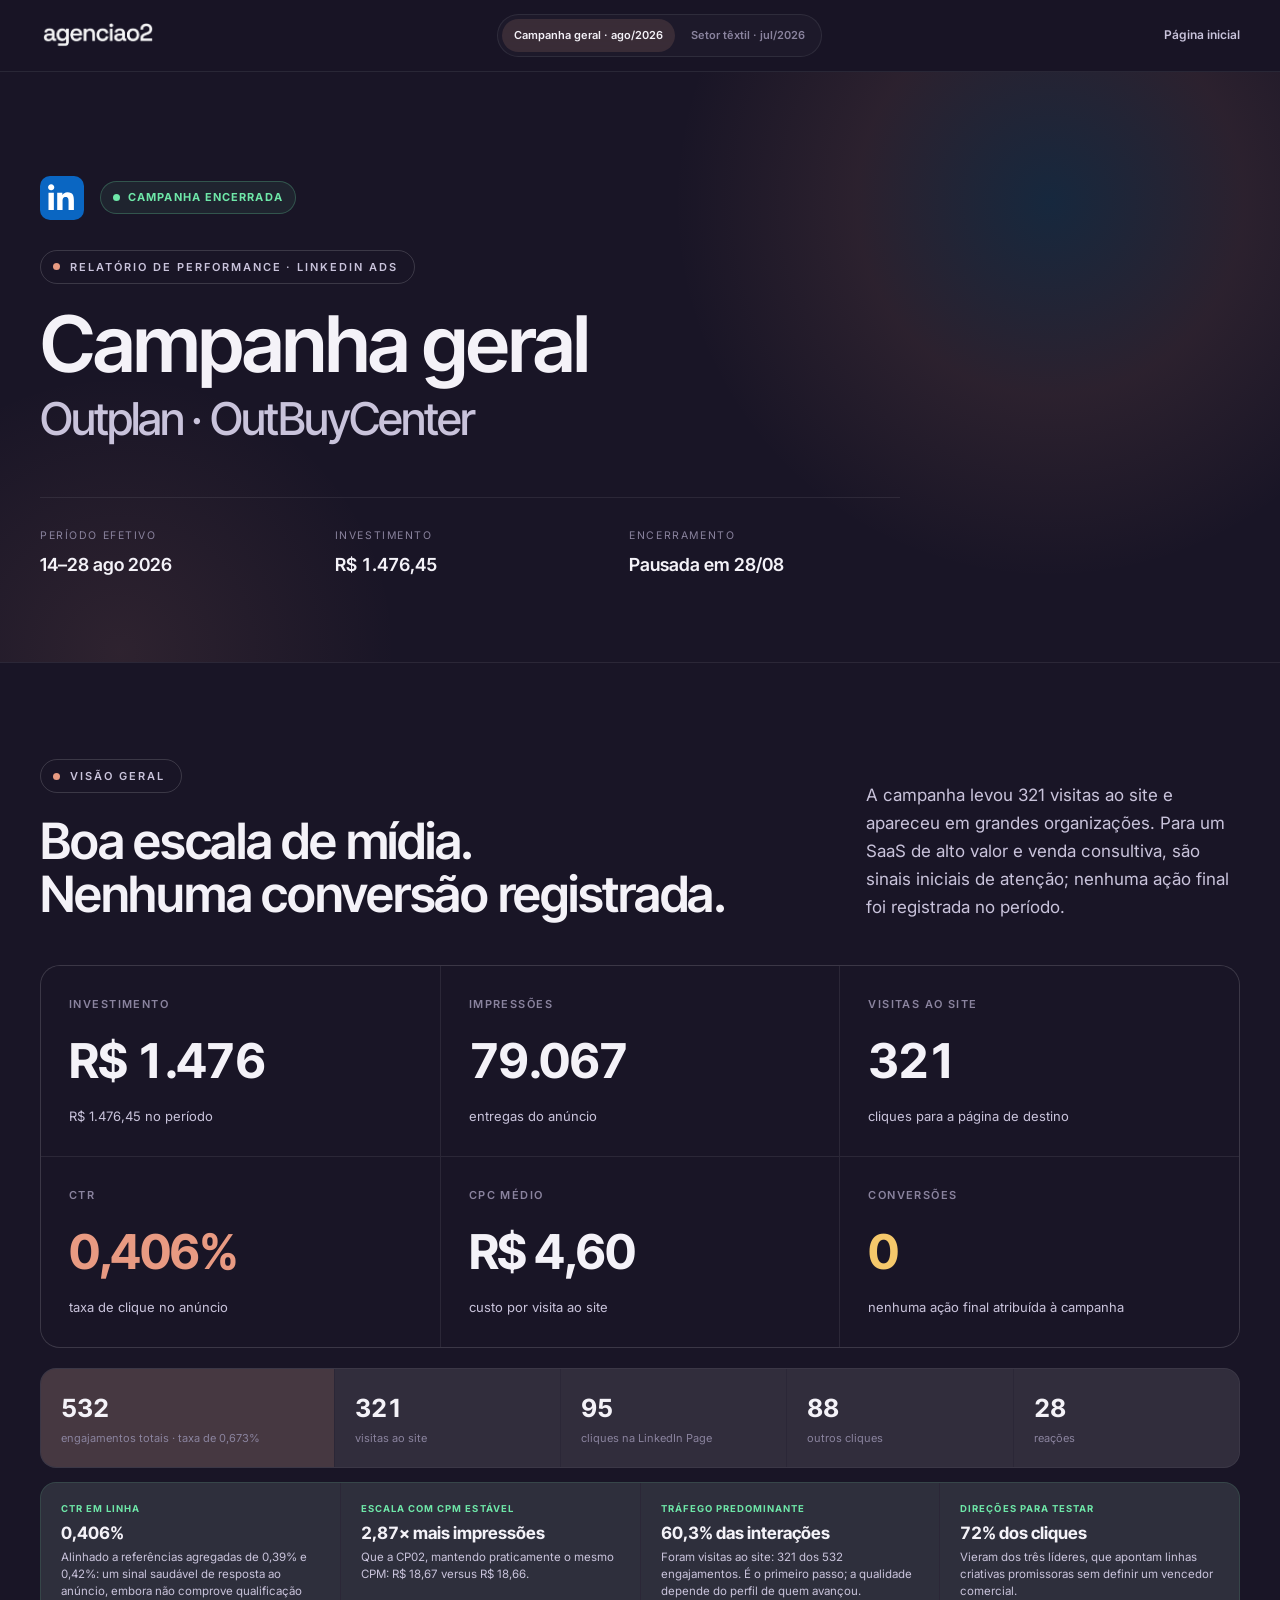
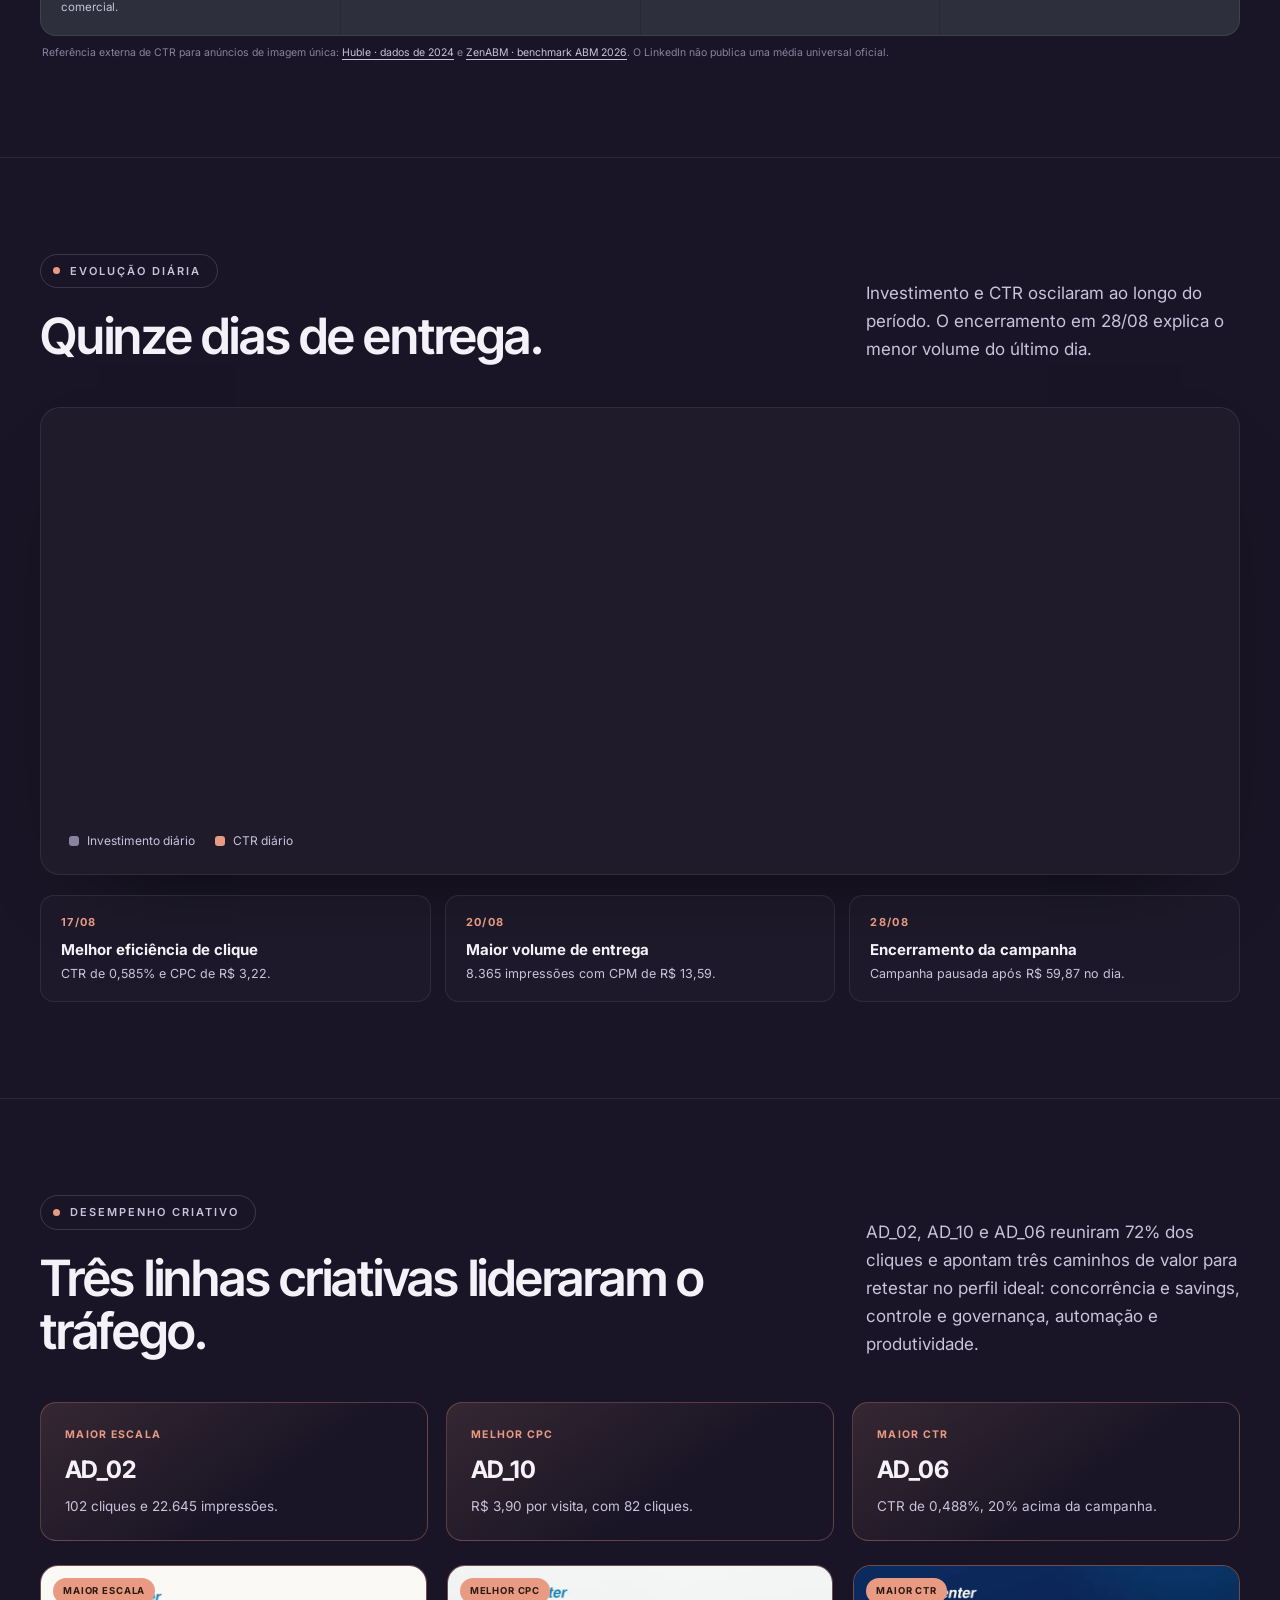
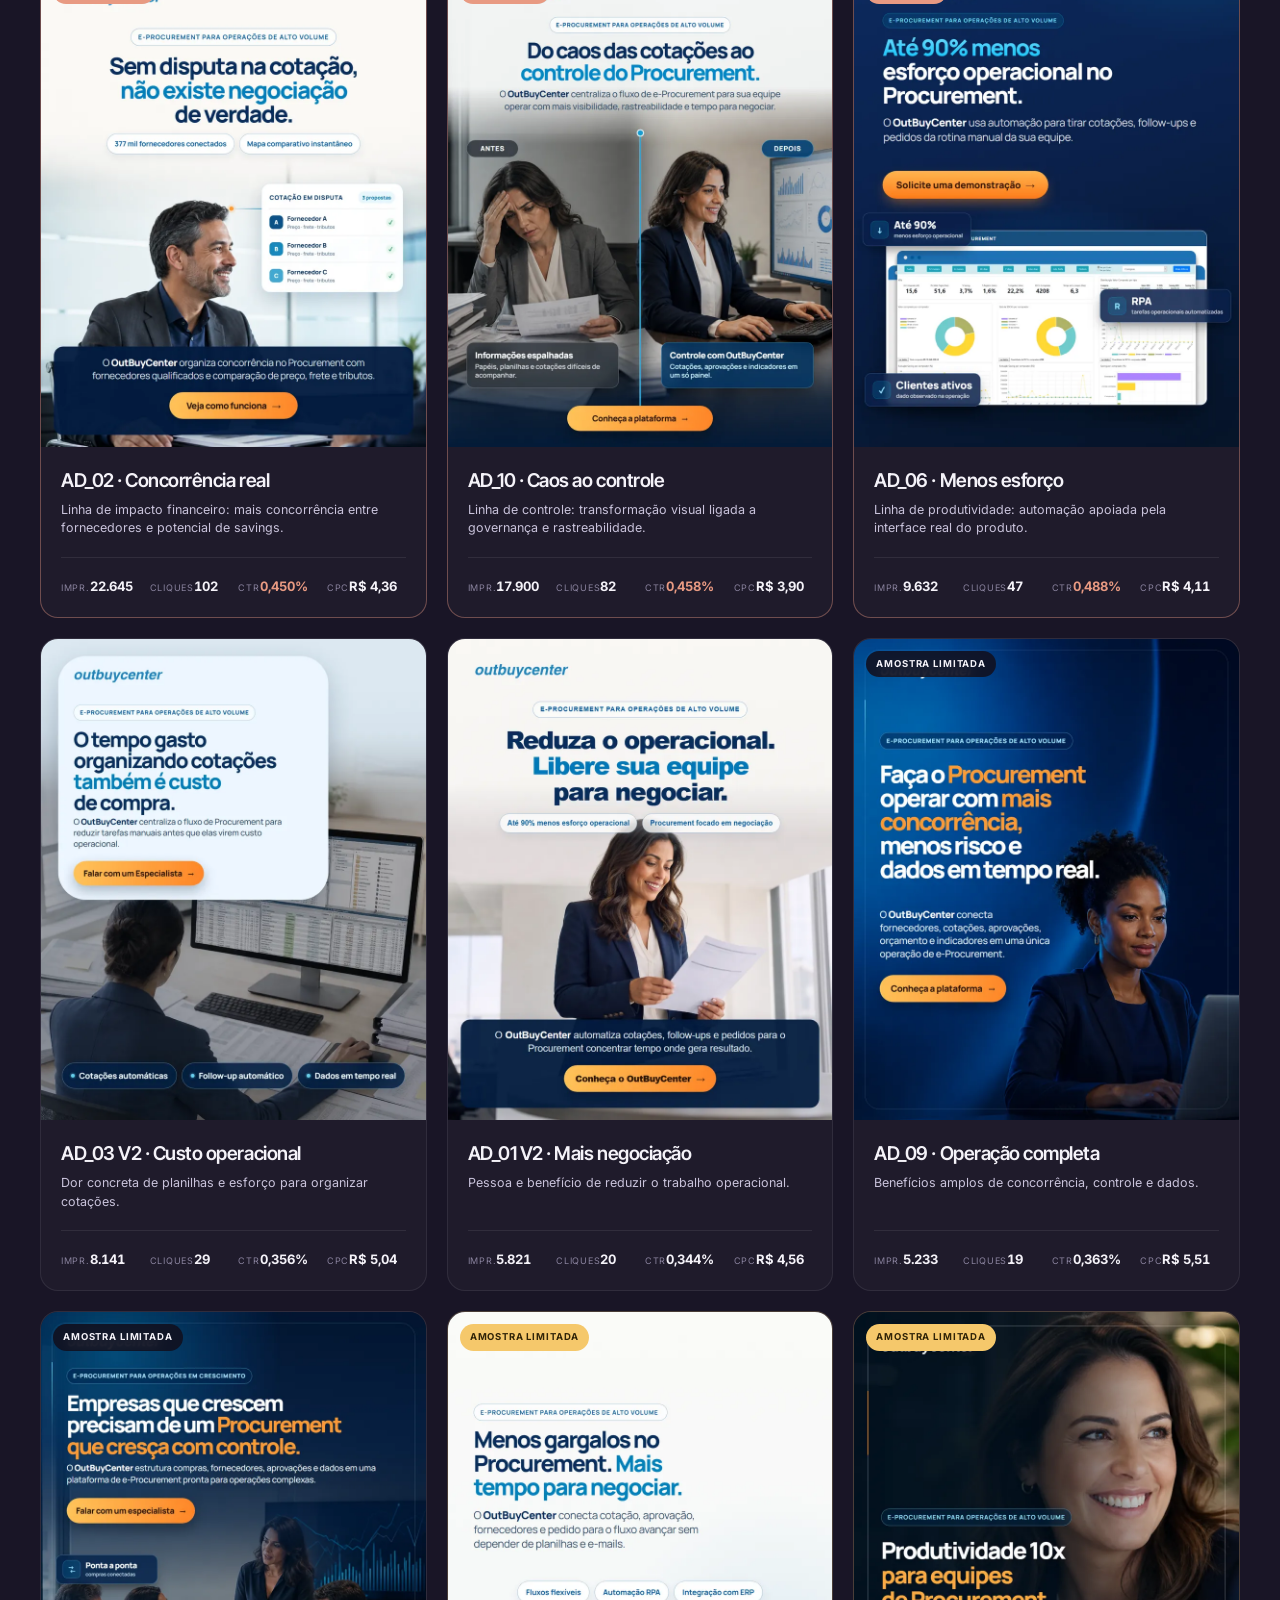
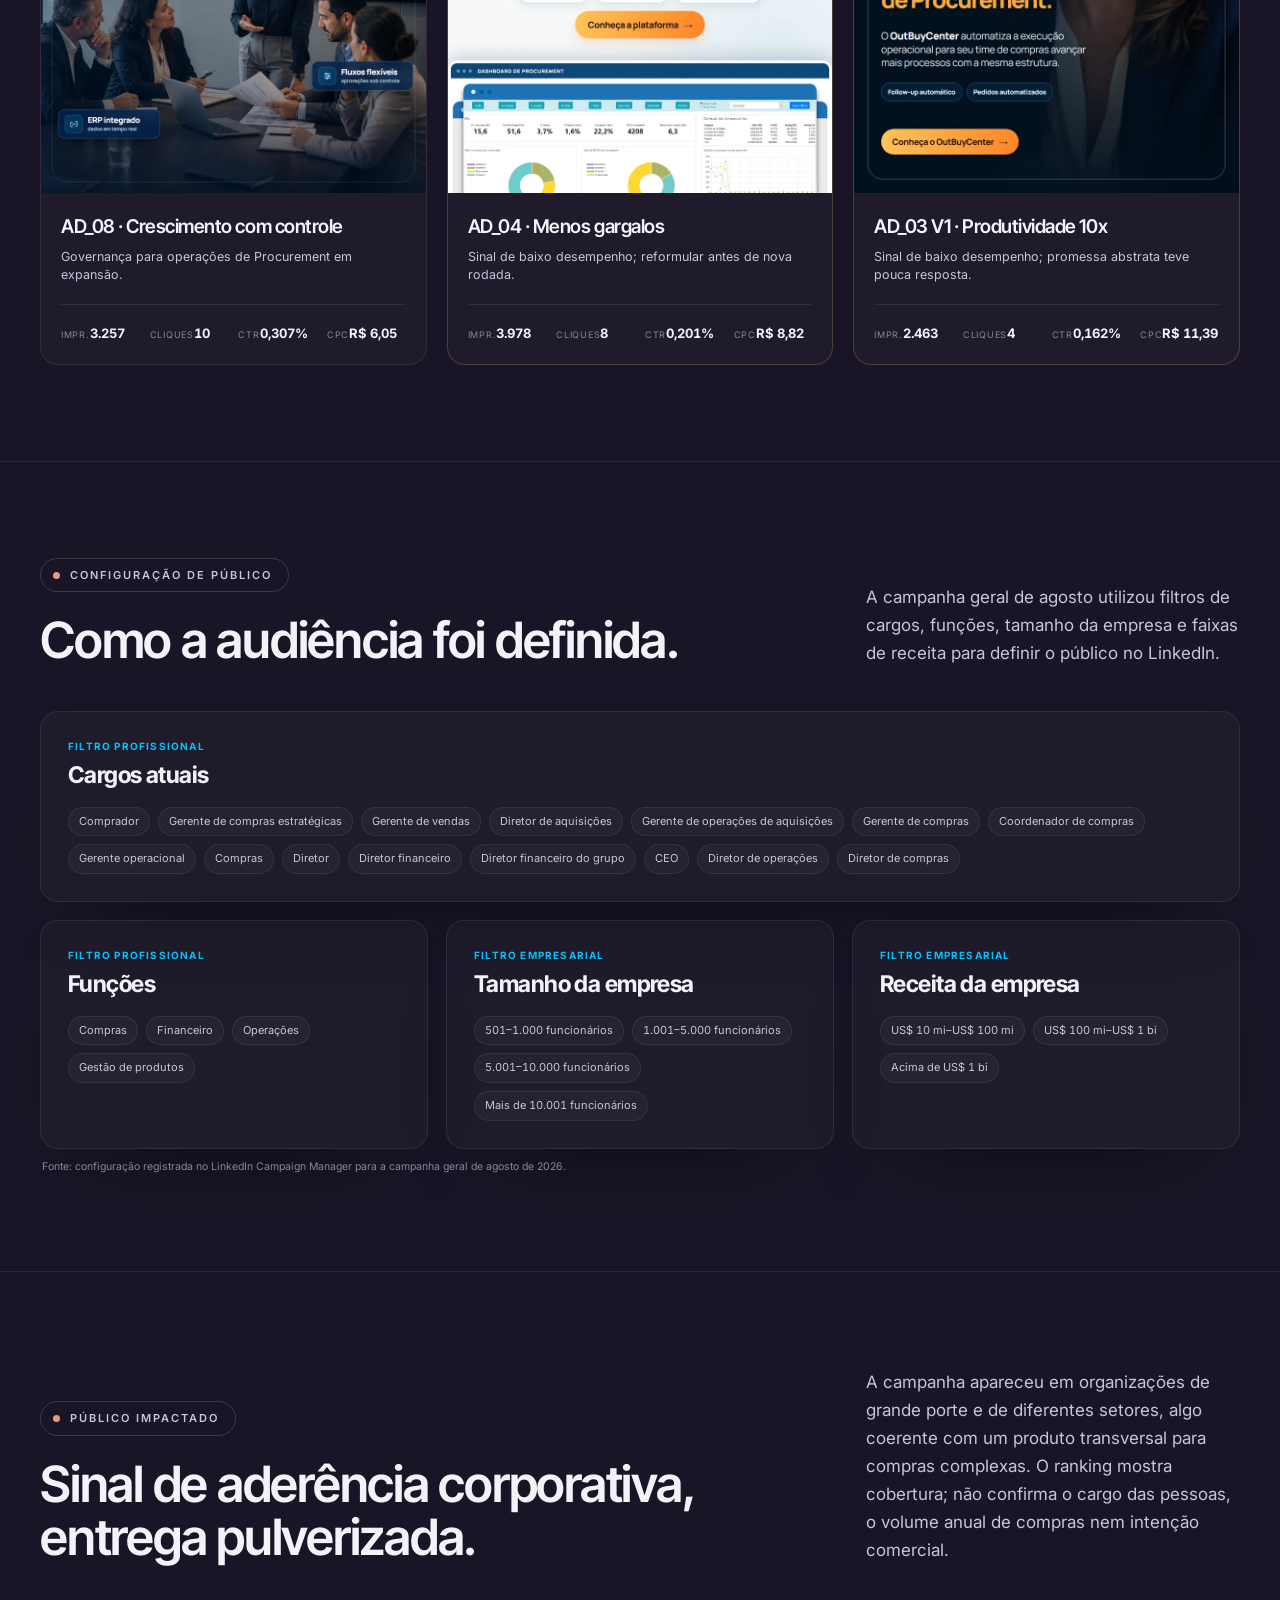
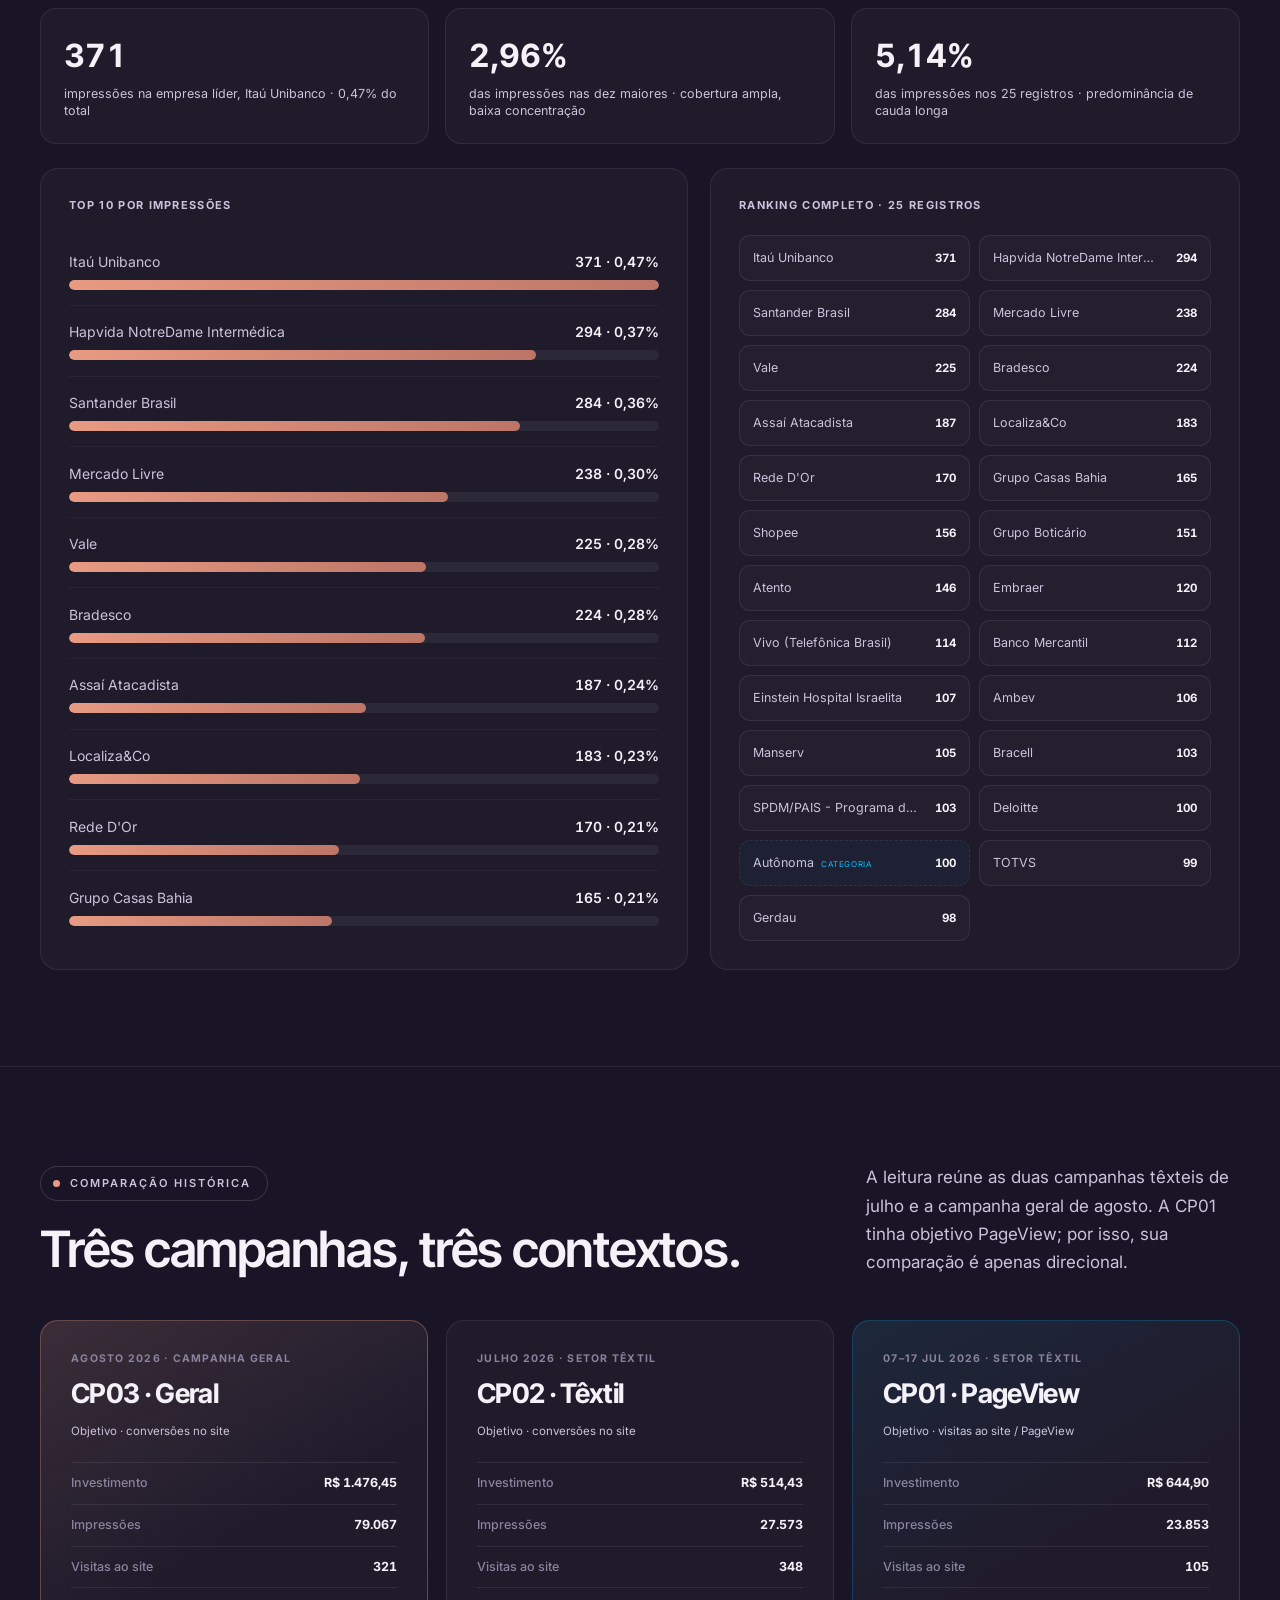
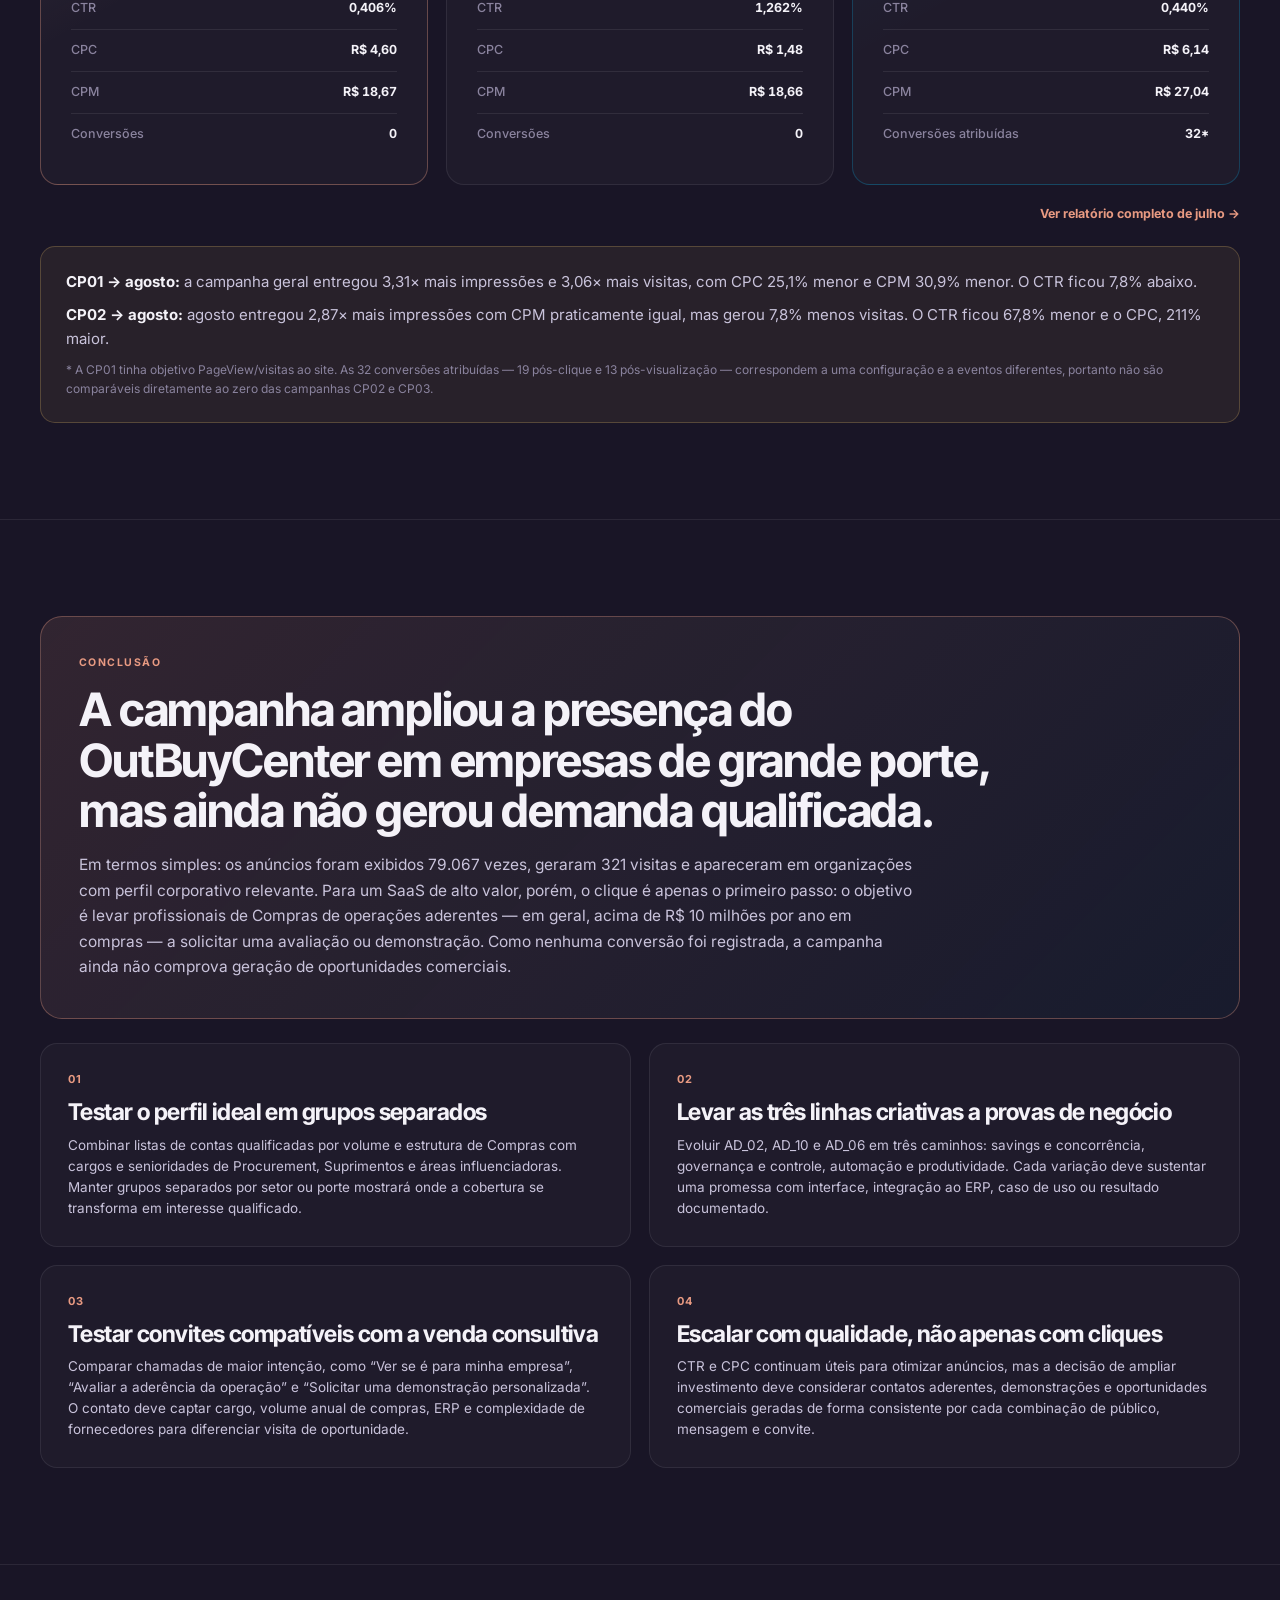
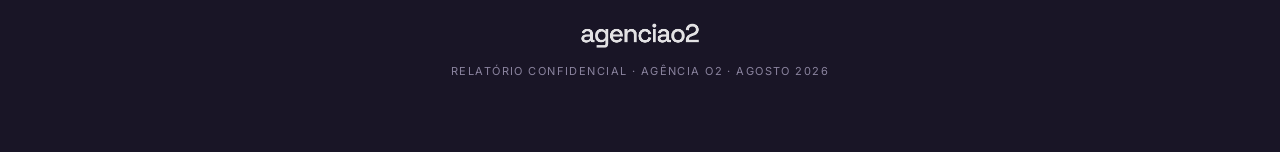
==== commit 6bc0653a: "Adiciona configuração de público da campanha Outplan" ====
--- a/outplan/index.html
+++ b/outplan/index.html
@@ -208,14 +208,21 @@
   .creative-stats .v { margin-top: 3px; font-size: 13px; font-weight: 700; }
   .creative-stats .v.hi { color: var(--accent); }
 
+  /* Audience targeting */
+  .targeting-grid { display: grid; grid-template-columns: repeat(3,minmax(0,1fr)); gap: 18px; }
+  .targeting-card { padding: 27px; border: 1px solid var(--line); border-radius: 18px; background: var(--card); box-shadow: var(--shadow); }
+  .targeting-card.roles { grid-column: 1 / -1; }
+  .targeting-card .filter-label { color: var(--cyan); font-size: 10px; font-weight: 700; letter-spacing: .12em; text-transform: uppercase; }
+  .targeting-card h3 { margin-top: 8px; font-size: 23px; line-height: 1.15; }
+  .targeting-chips { display: flex; flex-wrap: wrap; gap: 8px; margin-top: 18px; }
+  .targeting-chip { padding: 7px 10px; border: 1px solid var(--line); border-radius: 999px; background: rgba(255,255,255,.032); color: var(--ink-soft); font-size: 11px; line-height: 1.25; }
+  .targeting-source { margin: 10px 2px 0; color: var(--ink-mute); font-size: 10.5px; }
+
   /* Companies */
   .audience-summary { display: grid; grid-template-columns: repeat(3,1fr); gap: 16px; margin-bottom: 24px; }
   .summary-card { padding: 23px; border: 1px solid var(--line); border-radius: 16px; background: var(--card); }
   .summary-card .v { font-family: 'Inter Tight', sans-serif; font-size: 32px; font-weight: 700; }
   .summary-card .k { margin-top: 5px; color: var(--ink-soft); font-size: 12.5px; line-height: 1.4; }
-  .audience-reading { margin-bottom: 24px; padding: 20px 22px; border-left: 3px solid var(--cyan); border-radius: 0 14px 14px 0; background: rgba(0,194,255,.055); }
-  .audience-reading strong { display: block; font-size: 13px; }
-  .audience-reading p { margin: 6px 0 0; color: var(--ink-soft); font-size: 12.5px; line-height: 1.58; }
   .companies-layout { display: grid; grid-template-columns: minmax(0, 1.1fr) minmax(330px, .9fr); gap: 22px; align-items: stretch; min-width: 0; }
   .panel { display: flex; min-width: 0; height: 100%; padding: 28px; flex-direction: column; border: 1px solid var(--line); border-radius: 18px; background: var(--card); }
   .panel-title { margin-bottom: 22px; color: var(--ink-soft); font-size: 11px; font-weight: 700; letter-spacing: .12em; text-transform: uppercase; }
@@ -303,7 +310,8 @@
     .campaign-switcher { order: 3; width: 100%; overflow-x: auto; }
     .campaign-switcher a { flex: 1 0 auto; text-align: center; }
     .hero { padding: 72px 0 66px; }
-    .hero-meta, .kpi-grid, .leader-grid, .audience-summary, .compare-grid, .steps-grid { grid-template-columns: 1fr; }
+    .hero-meta, .kpi-grid, .leader-grid, .audience-summary, .compare-grid, .steps-grid, .targeting-grid { grid-template-columns: 1fr; }
+    .targeting-card.roles { grid-column: auto; }
     .hero-meta { gap: 18px; }
     .kpi-card { min-height: 0; }
     .engagement-strip { grid-template-columns: repeat(2, 1fr); }
@@ -320,6 +328,7 @@
     .engagement-strip { grid-template-columns: 1fr 1fr; }
     .performance-strip { grid-template-columns: 1fr; }
     .panel, .chart-box { padding: 22px 18px; }
+    .targeting-card { padding: 23px 19px; }
     .lightbox { padding: 16px; }
     .lightbox-close { top: 14px; right: 14px; }
   }
@@ -487,6 +496,54 @@
     </div>
   </section>
 
+  <section id="segmentacao">
+    <div class="wrap">
+      <div class="section-head">
+        <div>
+          <div class="eyebrow">Configuração de público</div>
+          <h2 class="h-section">Como a audiência foi definida.</h2>
+        </div>
+        <p class="lead">A campanha geral de agosto utilizou filtros de cargos, funções, tamanho da empresa e faixas de receita para definir o público no LinkedIn.</p>
+      </div>
+
+      <div class="targeting-grid" aria-label="Filtros de público utilizados na campanha">
+        <article class="targeting-card roles">
+          <div class="filter-label">Filtro profissional</div>
+          <h3>Cargos atuais</h3>
+          <div class="targeting-chips">
+            <span class="targeting-chip">Comprador</span><span class="targeting-chip">Gerente de compras estratégicas</span><span class="targeting-chip">Gerente de vendas</span><span class="targeting-chip">Diretor de aquisições</span><span class="targeting-chip">Gerente de operações de aquisições</span><span class="targeting-chip">Gerente de compras</span><span class="targeting-chip">Coordenador de compras</span><span class="targeting-chip">Gerente operacional</span><span class="targeting-chip">Compras</span><span class="targeting-chip">Diretor</span><span class="targeting-chip">Diretor financeiro</span><span class="targeting-chip">Diretor financeiro do grupo</span><span class="targeting-chip">CEO</span><span class="targeting-chip">Diretor de operações</span><span class="targeting-chip">Diretor de compras</span>
+          </div>
+        </article>
+
+        <article class="targeting-card">
+          <div class="filter-label">Filtro profissional</div>
+          <h3>Funções</h3>
+          <div class="targeting-chips">
+            <span class="targeting-chip">Compras</span><span class="targeting-chip">Financeiro</span><span class="targeting-chip">Operações</span><span class="targeting-chip">Gestão de produtos</span>
+          </div>
+        </article>
+
+        <article class="targeting-card">
+          <div class="filter-label">Filtro empresarial</div>
+          <h3>Tamanho da empresa</h3>
+          <div class="targeting-chips">
+            <span class="targeting-chip num">501–1.000 funcionários</span><span class="targeting-chip num">1.001–5.000 funcionários</span><span class="targeting-chip num">5.001–10.000 funcionários</span><span class="targeting-chip num">Mais de 10.001 funcionários</span>
+          </div>
+        </article>
+
+        <article class="targeting-card">
+          <div class="filter-label">Filtro empresarial</div>
+          <h3>Receita da empresa</h3>
+          <div class="targeting-chips">
+            <span class="targeting-chip num">US$ 10 mi–US$ 100 mi</span><span class="targeting-chip num">US$ 100 mi–US$ 1 bi</span><span class="targeting-chip num">Acima de US$ 1 bi</span>
+          </div>
+        </article>
+      </div>
+
+      <p class="targeting-source">Fonte: configuração registrada no LinkedIn Campaign Manager para a campanha geral de agosto de 2026.</p>
+    </div>
+  </section>
+
   <section id="empresas">
     <div class="wrap">
       <div class="section-head">
@@ -502,8 +559,6 @@
         <article class="summary-card"><div class="v num">2,96%</div><div class="k">das impressões nas dez maiores · cobertura ampla, baixa concentração</div></article>
         <article class="summary-card"><div class="v num">5,14%</div><div class="k">das impressões nos 25 registros · predominância de cauda longa</div></article>
       </div>
-
-      <div class="audience-reading"><strong>Leitura para o perfil de cliente ideal</strong><p>Nomes como Itaú, Santander, Mercado Livre, Vale, Rede D’Or, Embraer e Gerdau são um sinal positivo de presença em ambientes corporativos potencialmente complexos. Como as dez maiores concentraram apenas 2,96% das impressões, a campanha construiu amplitude, não profundidade em contas prioritárias. O próximo teste deve combinar listas de empresas previamente qualificadas com função e senioridade em Compras, Procurement e Suprimentos.</p></div>
 
       <div class="companies-layout">
         <div class="panel">
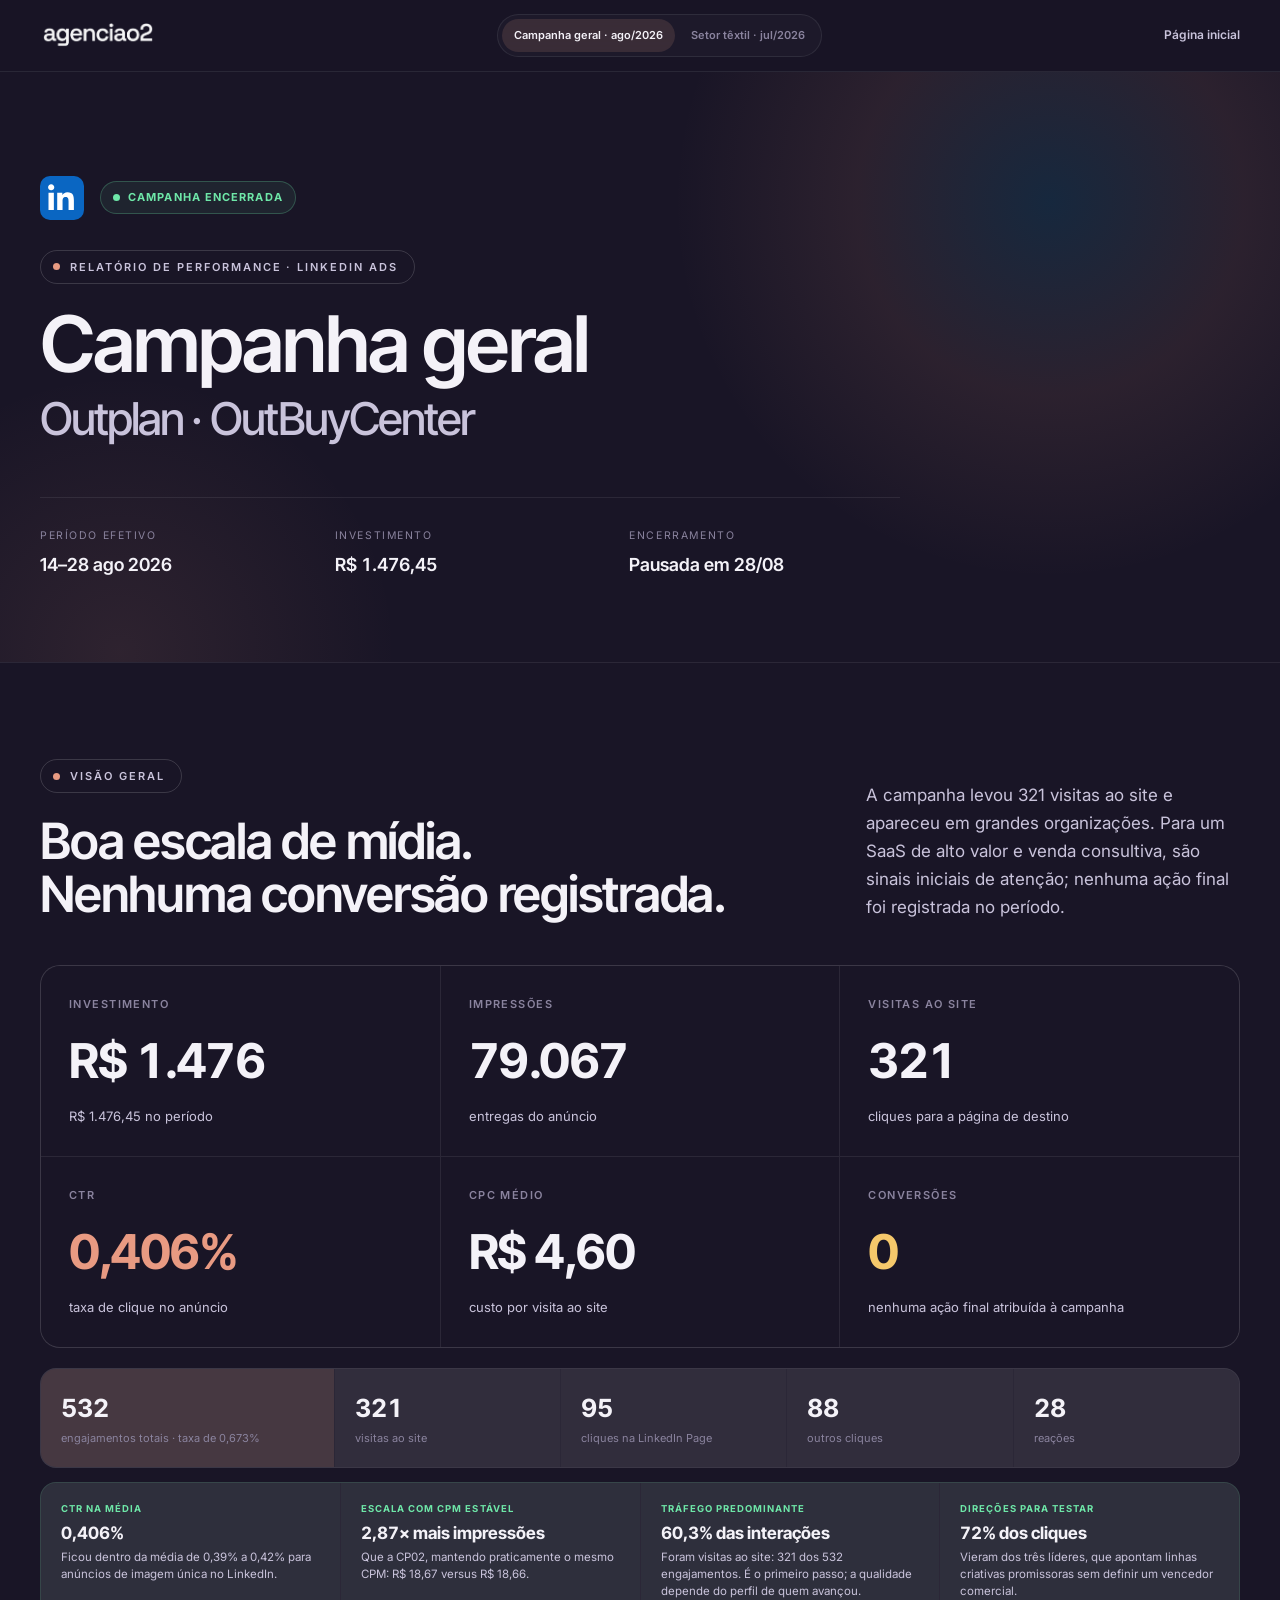
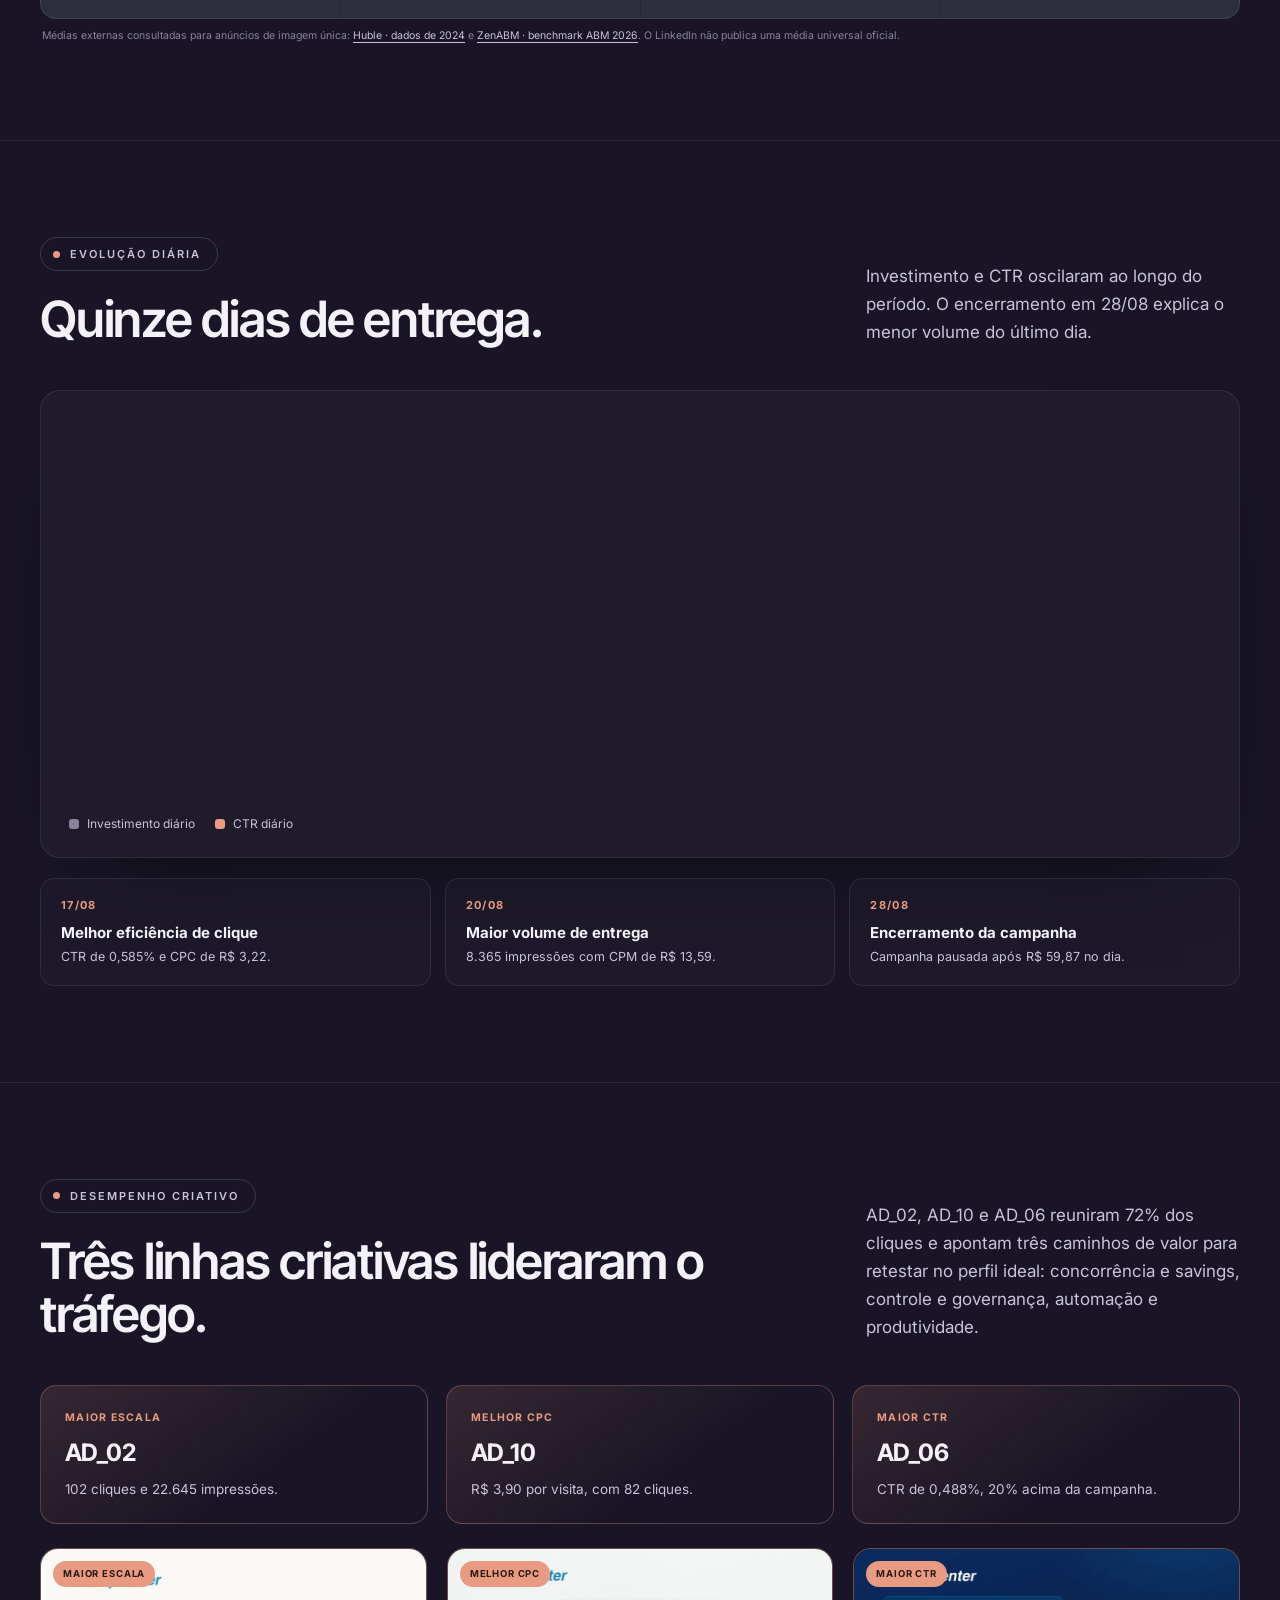
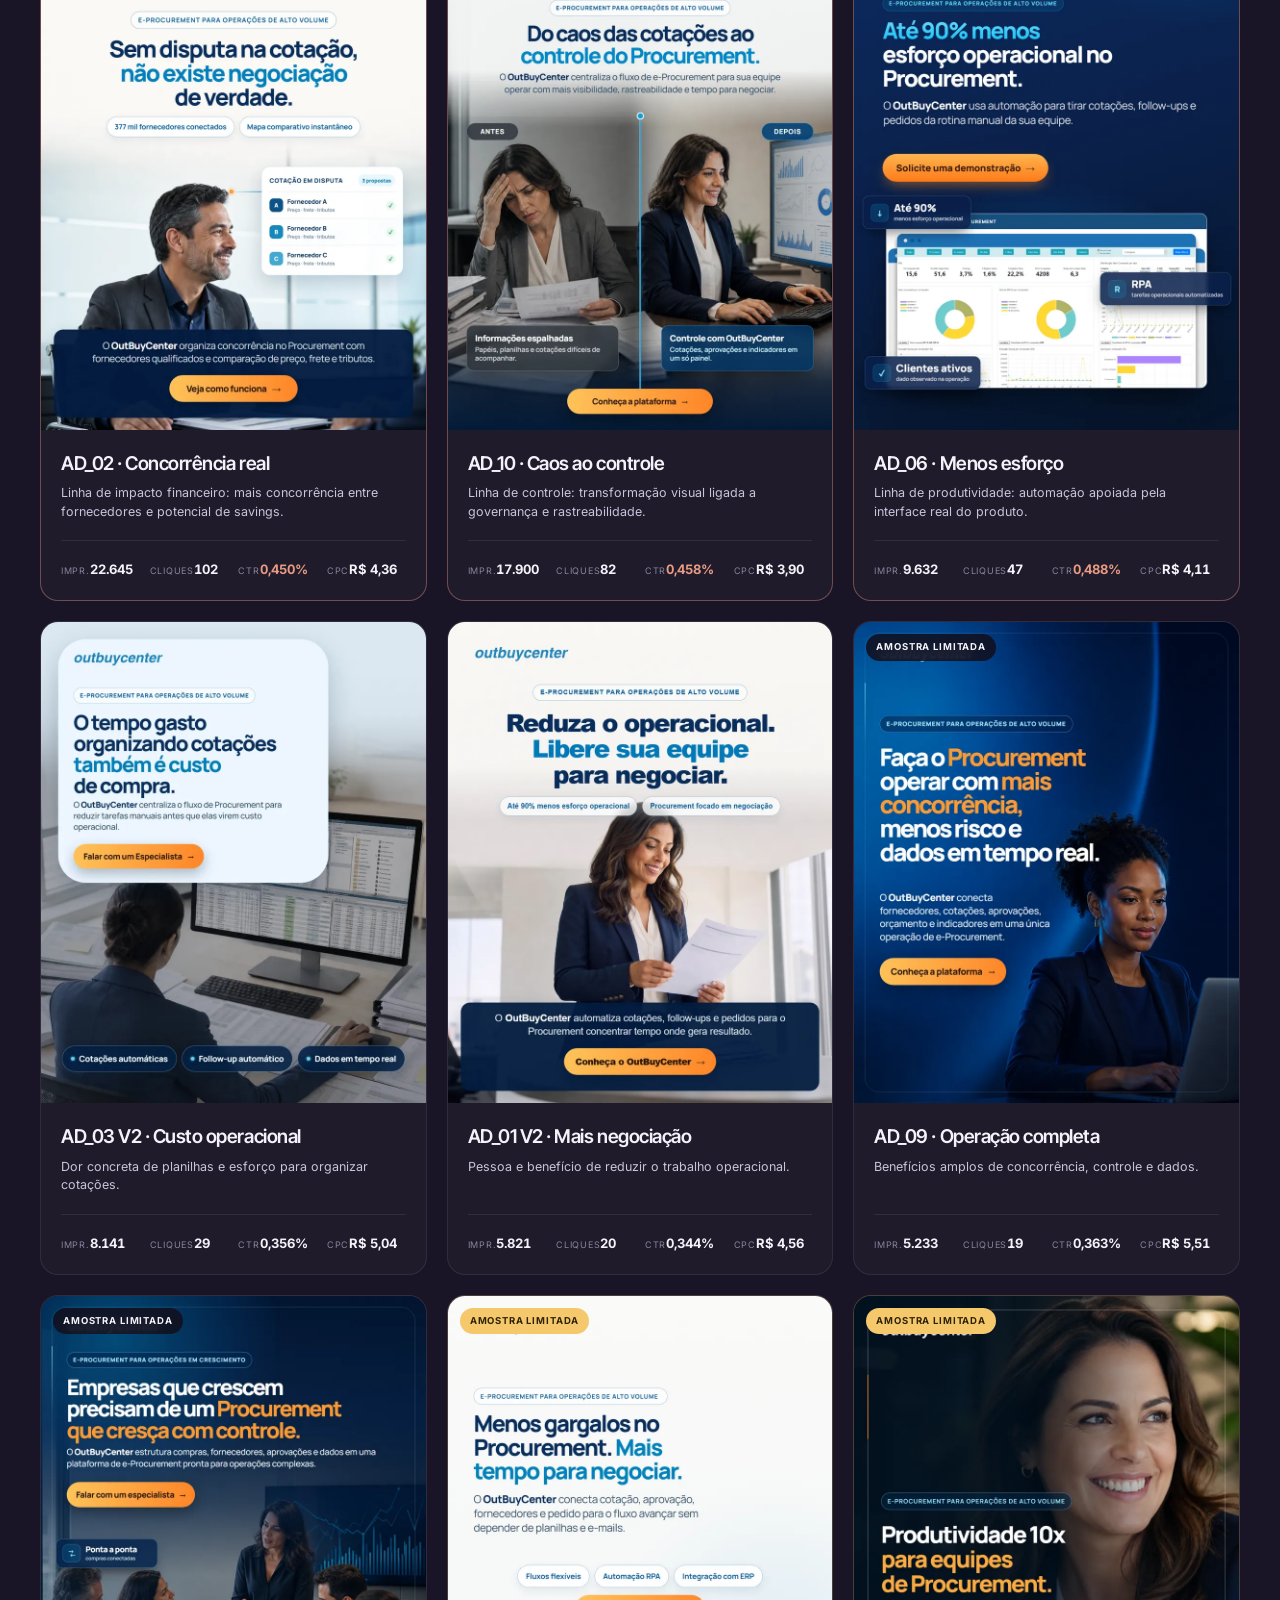
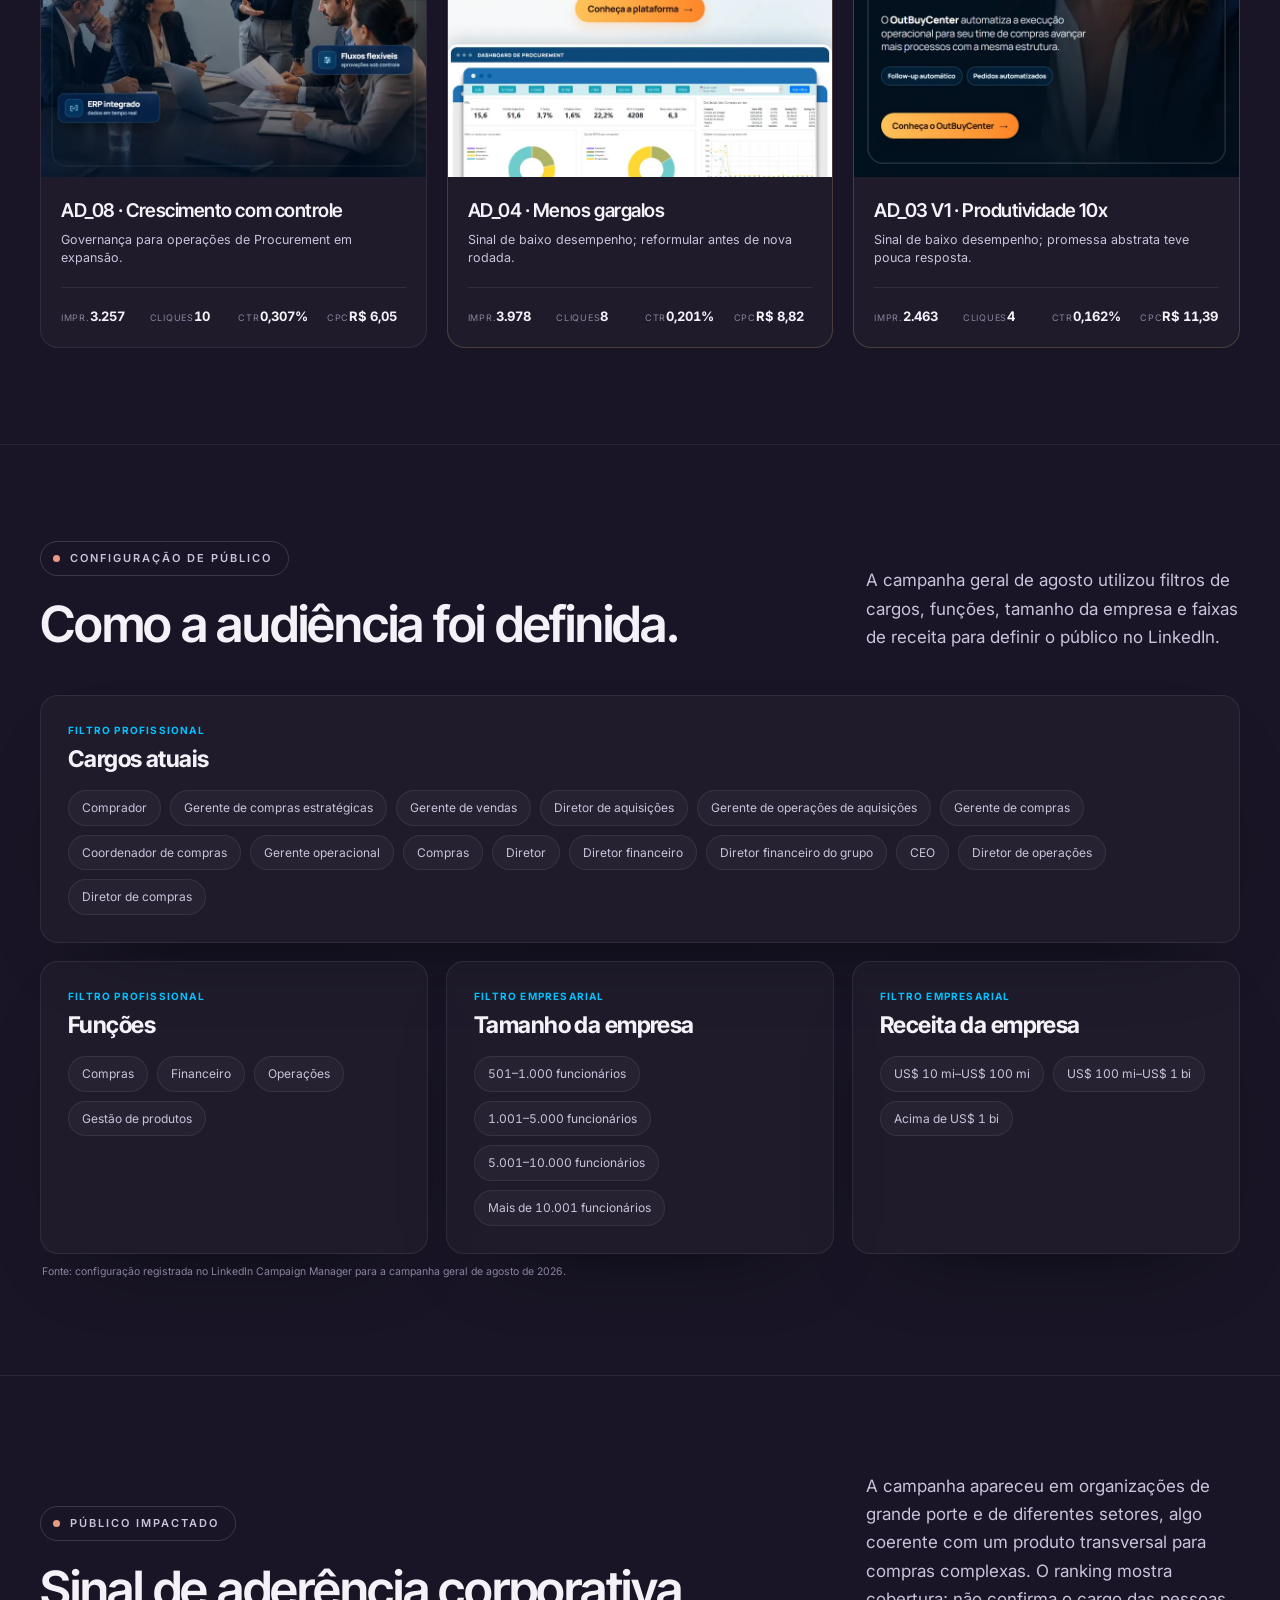
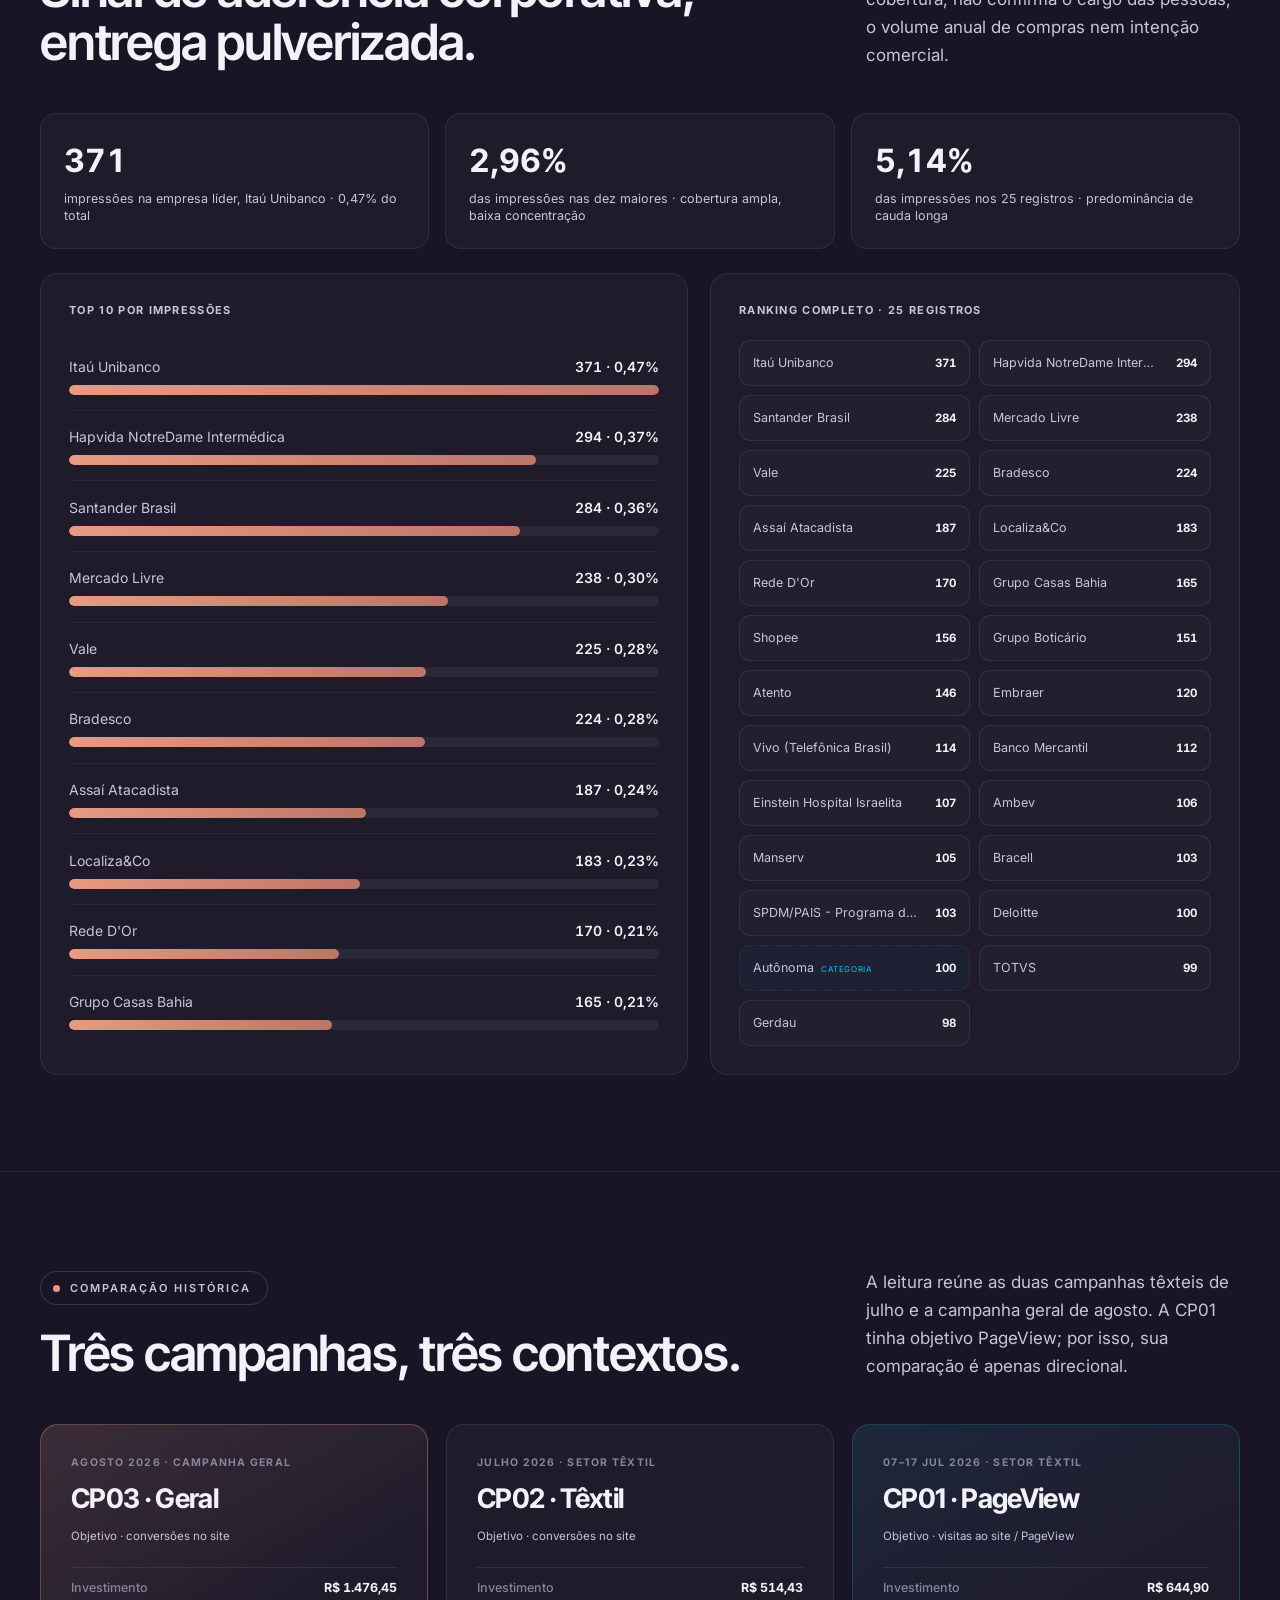
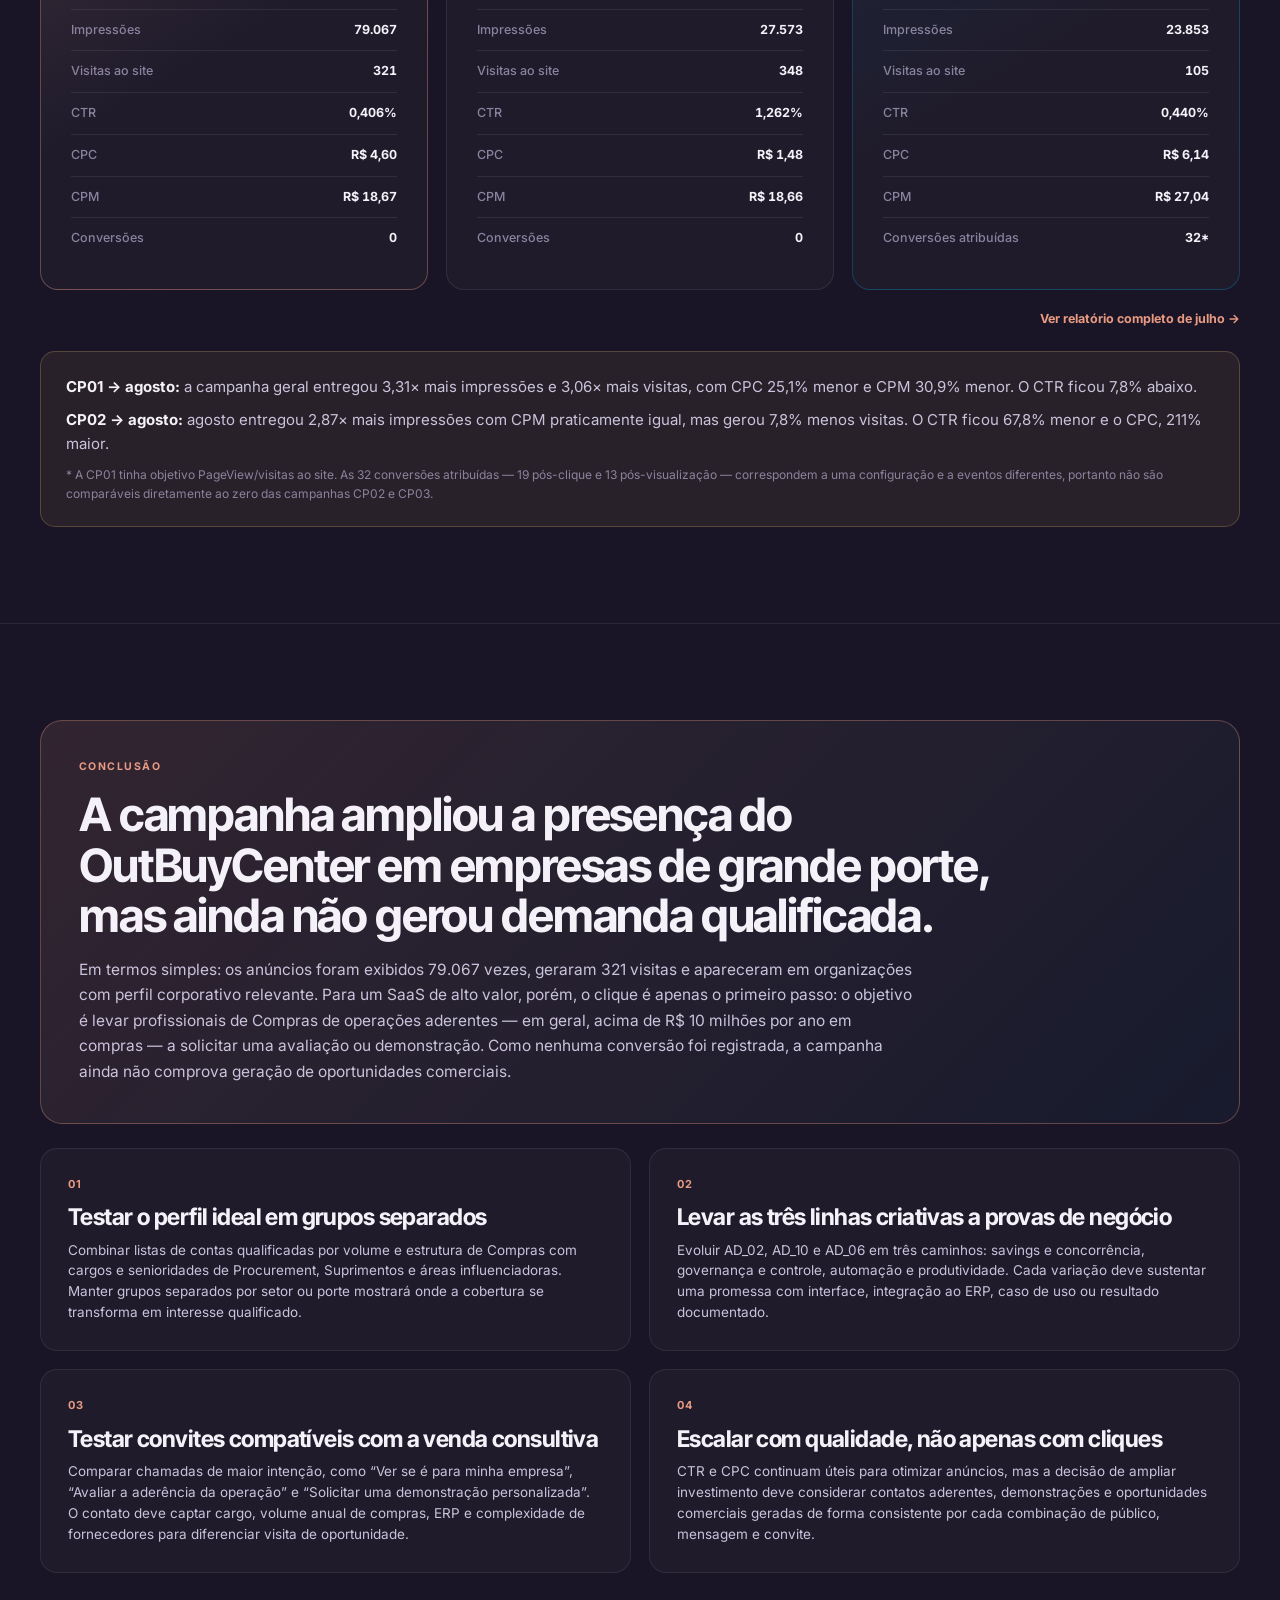
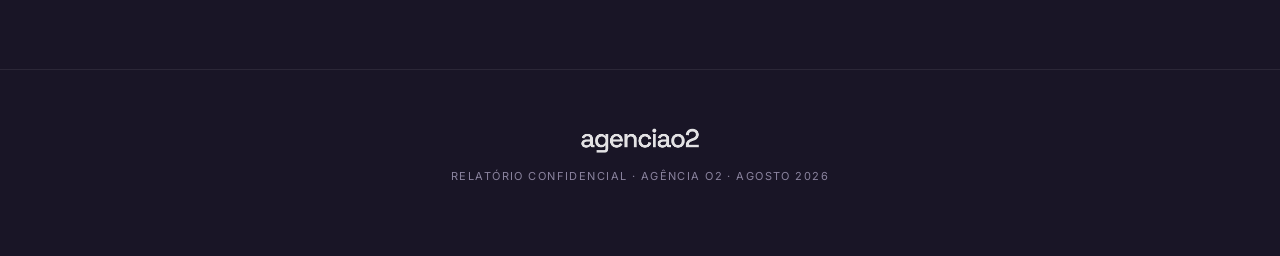
==== commit 87dcaa02: "Ajusta pills e texto de CTR do relatório Outplan" ====
--- a/outplan/index.html
+++ b/outplan/index.html
@@ -214,8 +214,8 @@
   .targeting-card.roles { grid-column: 1 / -1; }
   .targeting-card .filter-label { color: var(--cyan); font-size: 10px; font-weight: 700; letter-spacing: .12em; text-transform: uppercase; }
   .targeting-card h3 { margin-top: 8px; font-size: 23px; line-height: 1.15; }
-  .targeting-chips { display: flex; flex-wrap: wrap; gap: 8px; margin-top: 18px; }
-  .targeting-chip { padding: 7px 10px; border: 1px solid var(--line); border-radius: 999px; background: rgba(255,255,255,.032); color: var(--ink-soft); font-size: 11px; line-height: 1.25; }
+  .targeting-chips { display: flex; flex-wrap: wrap; gap: 9px; margin-top: 18px; }
+  .targeting-chip { padding: 9px 13px; border: 1px solid var(--line); border-radius: 999px; background: rgba(255,255,255,.032); color: var(--ink-soft); font-size: 12px; line-height: 1.3; }
   .targeting-source { margin: 10px 2px 0; color: var(--ink-mute); font-size: 10.5px; }
 
   /* Companies */
@@ -397,13 +397,13 @@
       </div>
 
       <div class="performance-strip" id="destaques-positivos" aria-label="Destaques positivos da campanha">
-        <article class="performance-note"><div class="label">CTR em linha</div><strong class="num">0,406%</strong><p>Alinhado a referências agregadas de 0,39% e 0,42%: um sinal saudável de resposta ao anúncio, embora não comprove qualificação comercial.</p></article>
+        <article class="performance-note"><div class="label">CTR na média</div><strong class="num">0,406%</strong><p>Ficou dentro da média de 0,39% a 0,42% para anúncios de imagem única no LinkedIn.</p></article>
         <article class="performance-note"><div class="label">Escala com CPM estável</div><strong class="num">2,87× mais impressões</strong><p>Que a CP02, mantendo praticamente o mesmo CPM: R$ 18,67 versus R$ 18,66.</p></article>
         <article class="performance-note"><div class="label">Tráfego predominante</div><strong class="num">60,3% das interações</strong><p>Foram visitas ao site: 321 dos 532 engajamentos. É o primeiro passo; a qualidade depende do perfil de quem avançou.</p></article>
         <article class="performance-note"><div class="label">Direções para testar</div><strong class="num">72% dos cliques</strong><p>Vieram dos três líderes, que apontam linhas criativas promissoras sem definir um vencedor comercial.</p></article>
       </div>
 
-      <p class="market-source">Referência externa de CTR para anúncios de imagem única: <a href="https://huble.com/blog/linkedin-ads-benchmarks" target="_blank" rel="noopener noreferrer">Huble · dados de 2024</a> e <a href="https://zenabm.com/blog/linkedin-single-image-ads-benchmarks" target="_blank" rel="noopener noreferrer">ZenABM · benchmark ABM 2026</a>. O LinkedIn não publica uma média universal oficial.</p>
+      <p class="market-source">Médias externas consultadas para anúncios de imagem única: <a href="https://huble.com/blog/linkedin-ads-benchmarks" target="_blank" rel="noopener noreferrer">Huble · dados de 2024</a> e <a href="https://zenabm.com/blog/linkedin-single-image-ads-benchmarks" target="_blank" rel="noopener noreferrer">ZenABM · benchmark ABM 2026</a>. O LinkedIn não publica uma média universal oficial.</p>
     </div>
   </section>
 
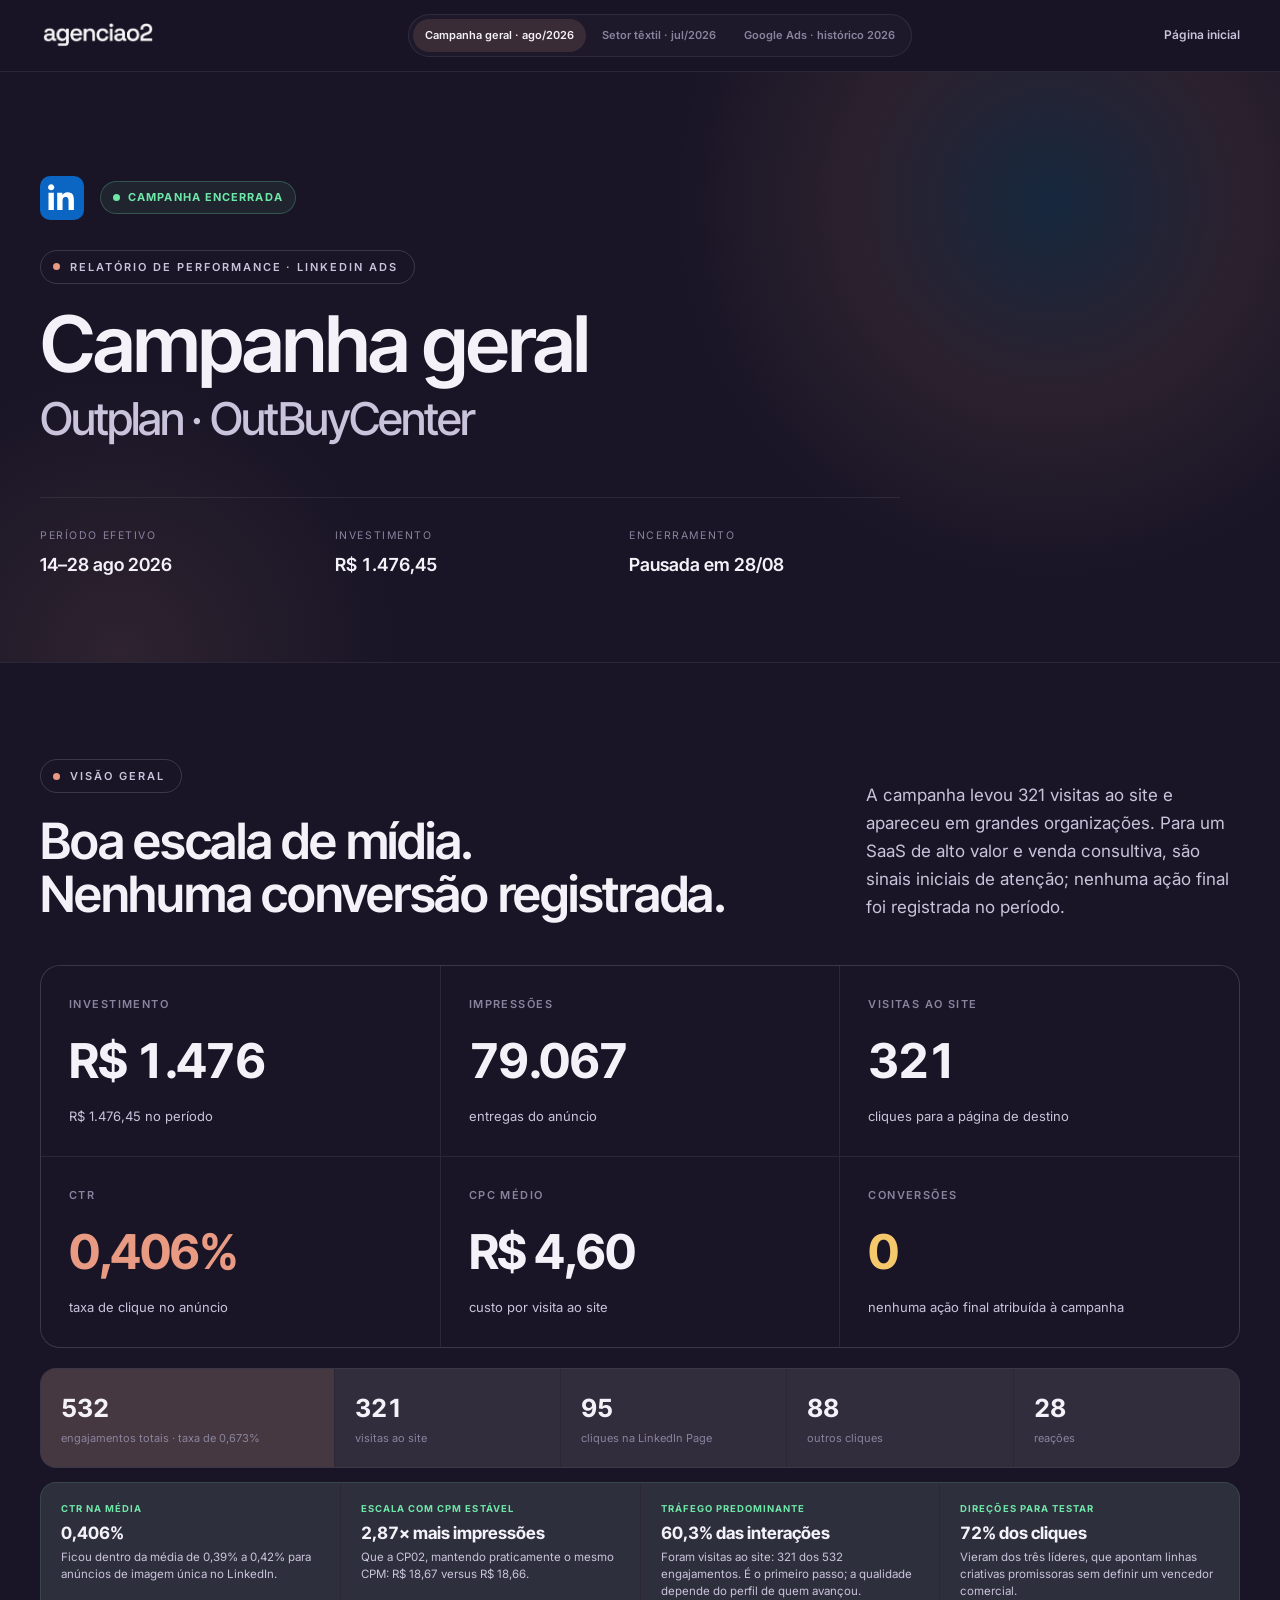
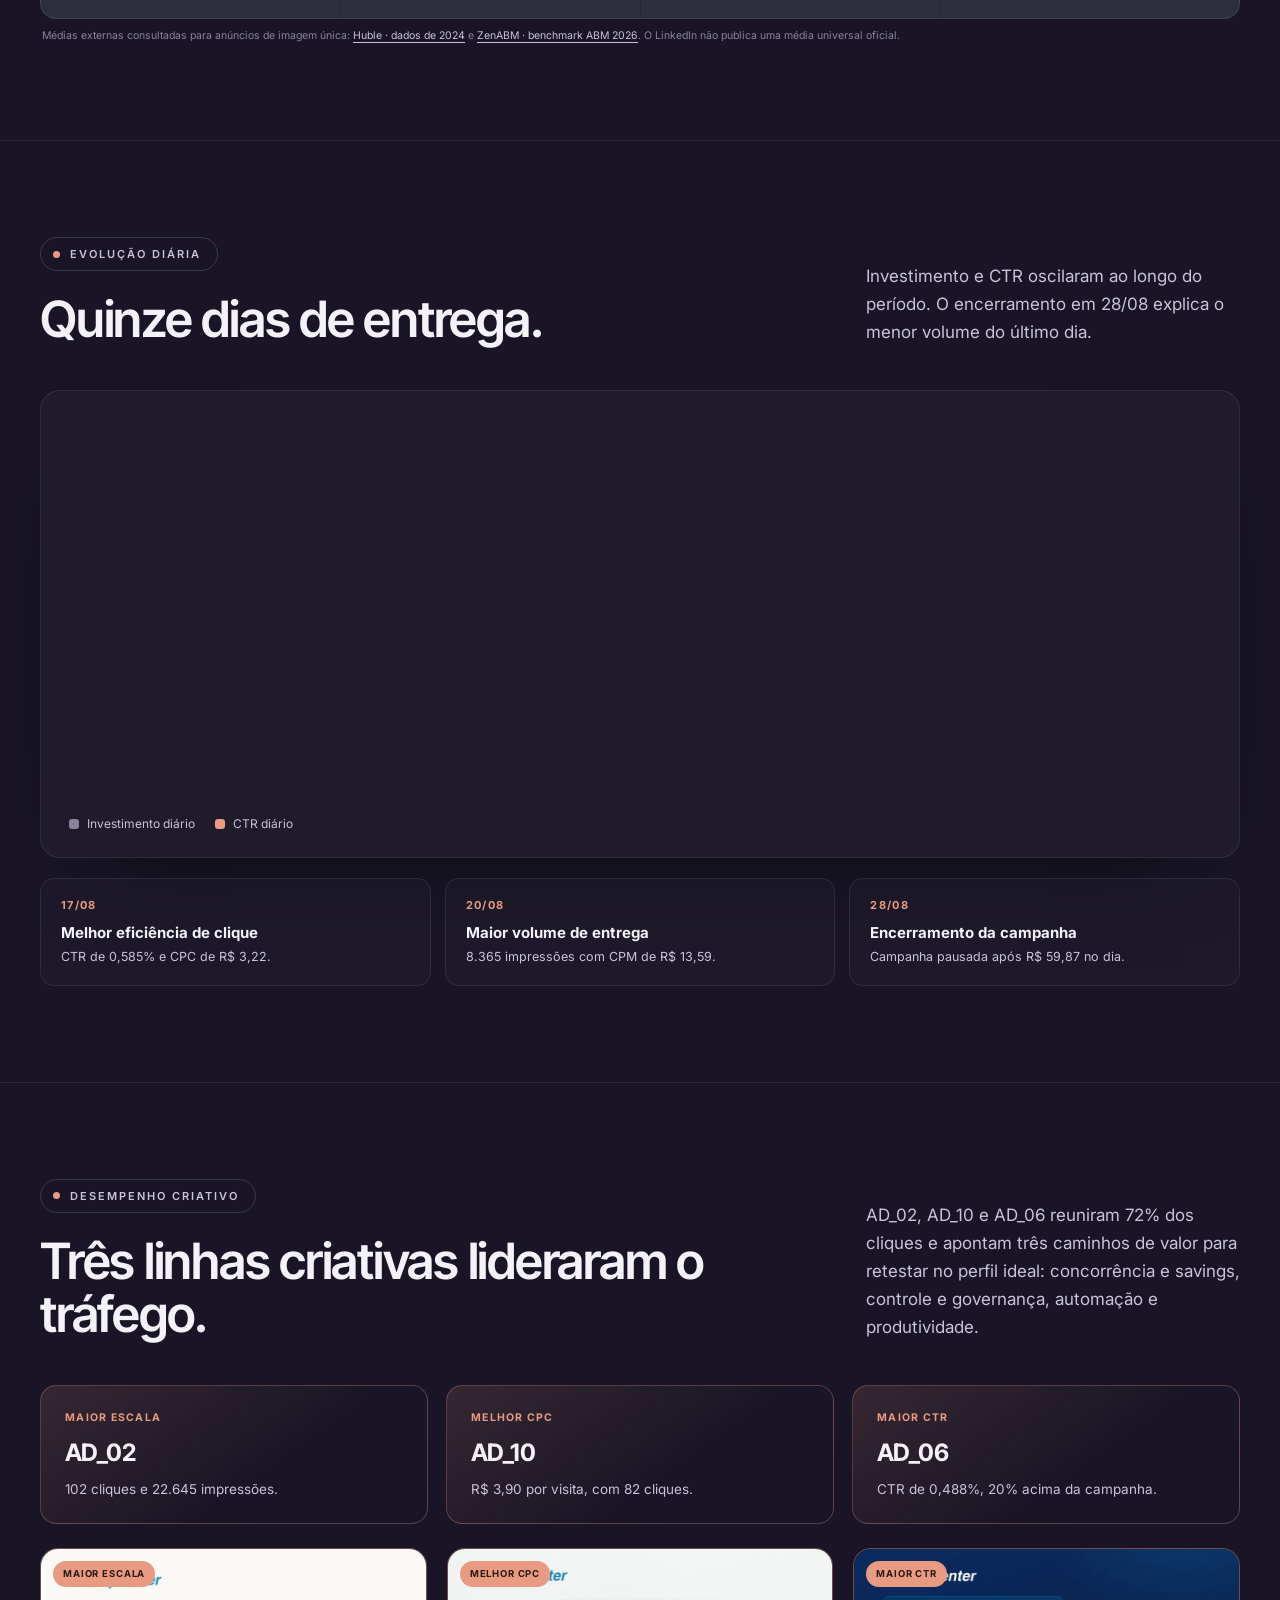
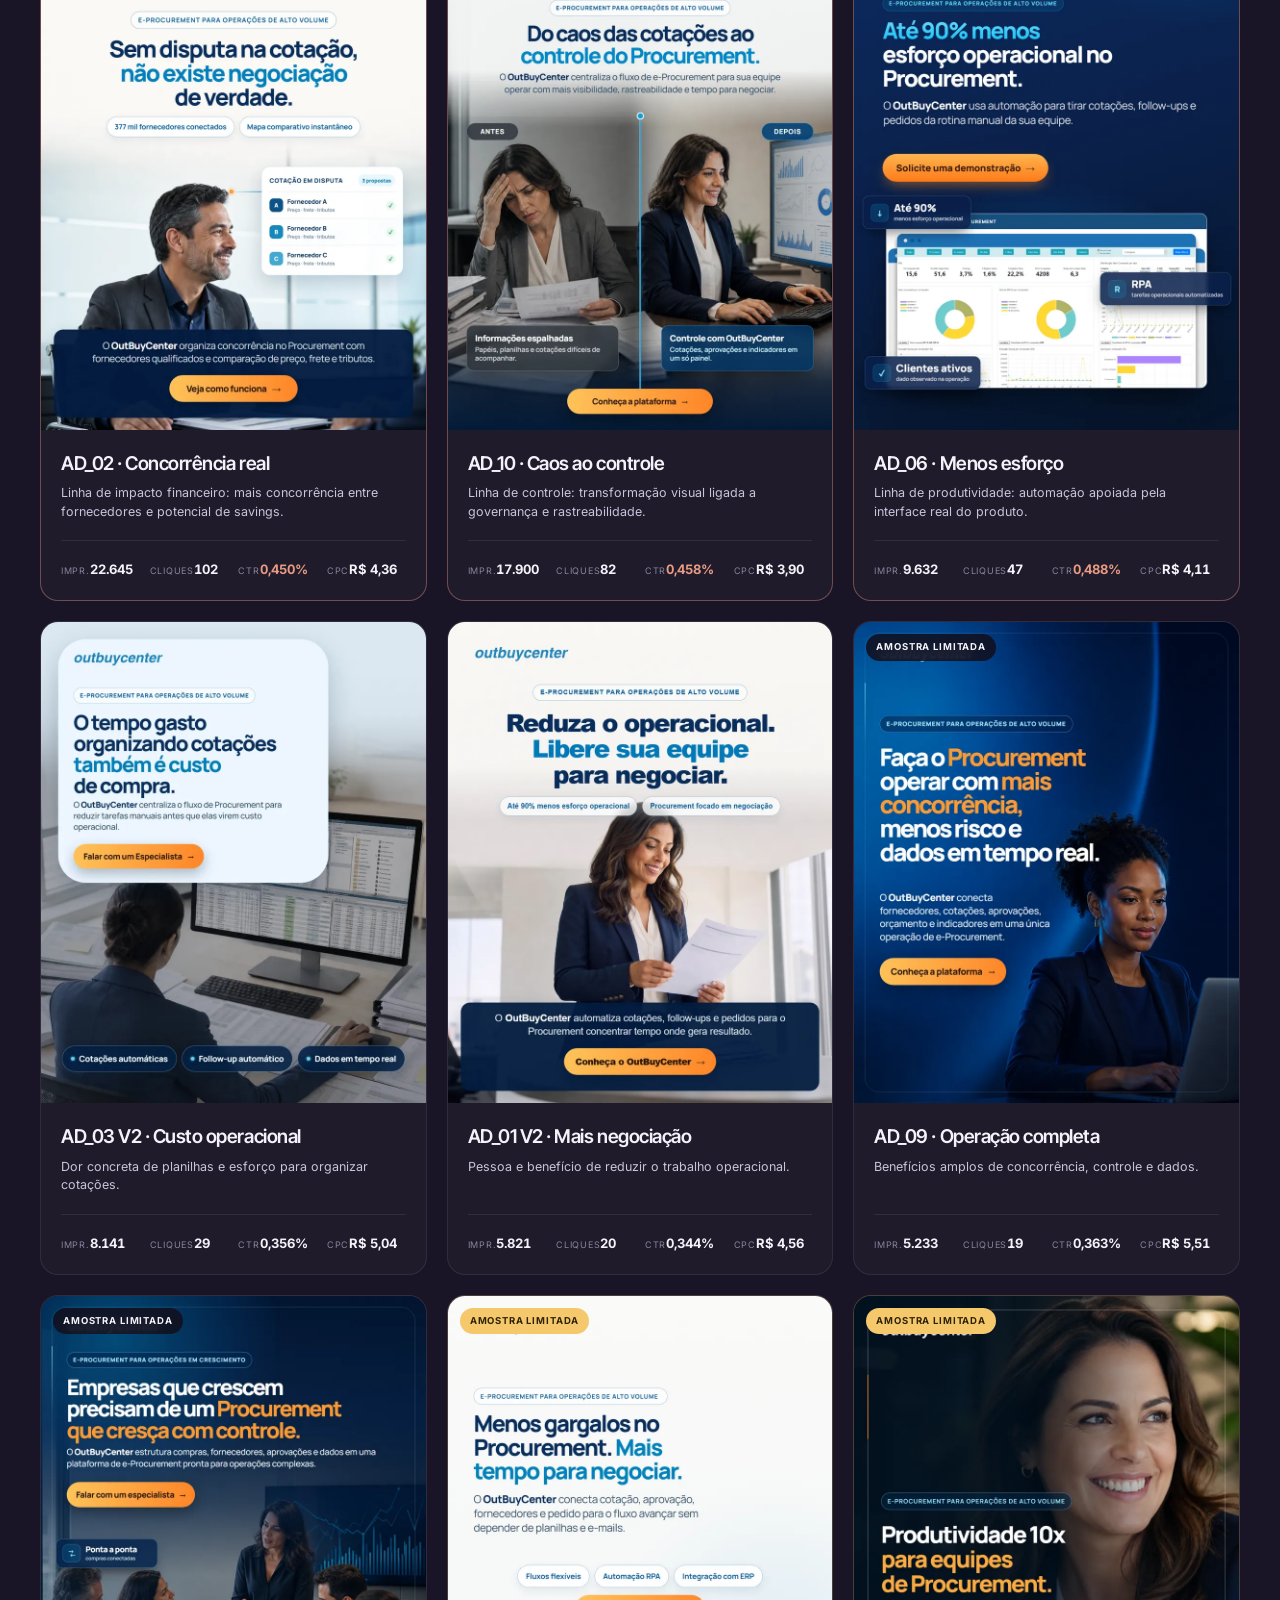
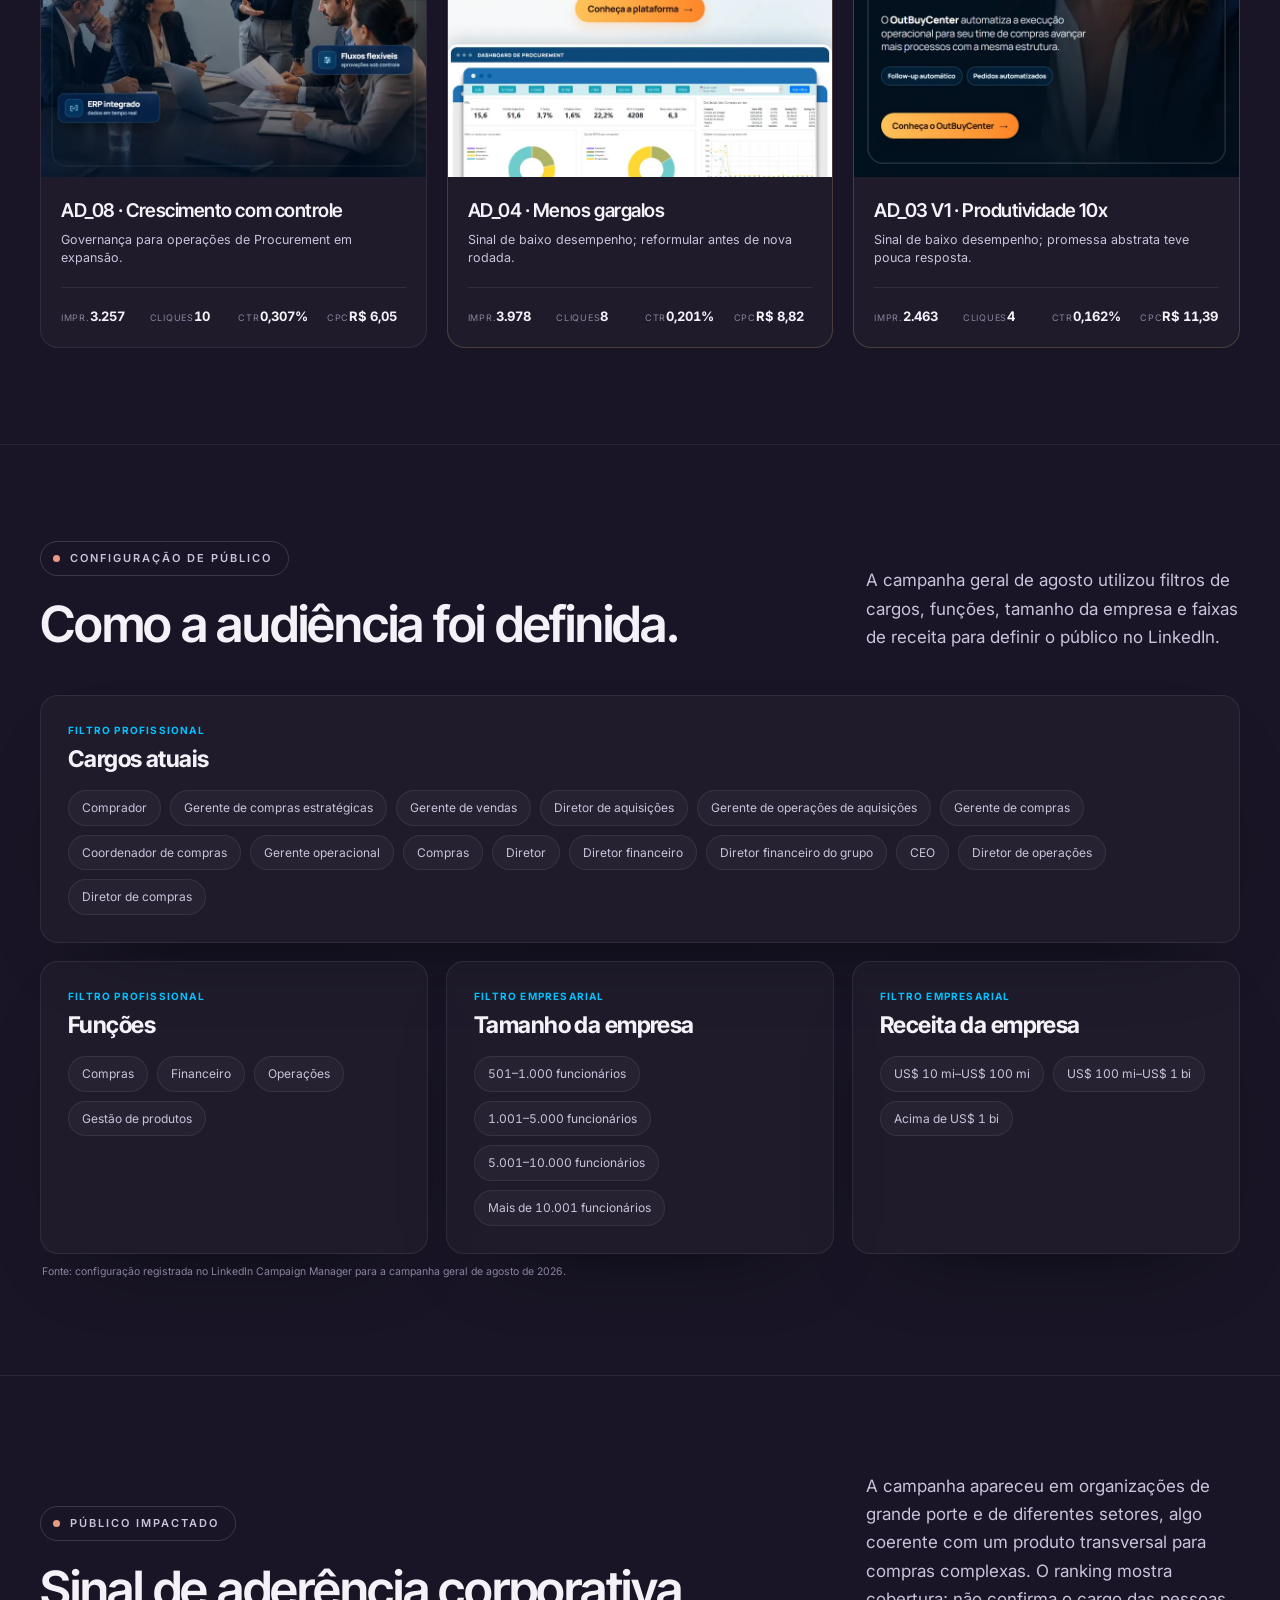
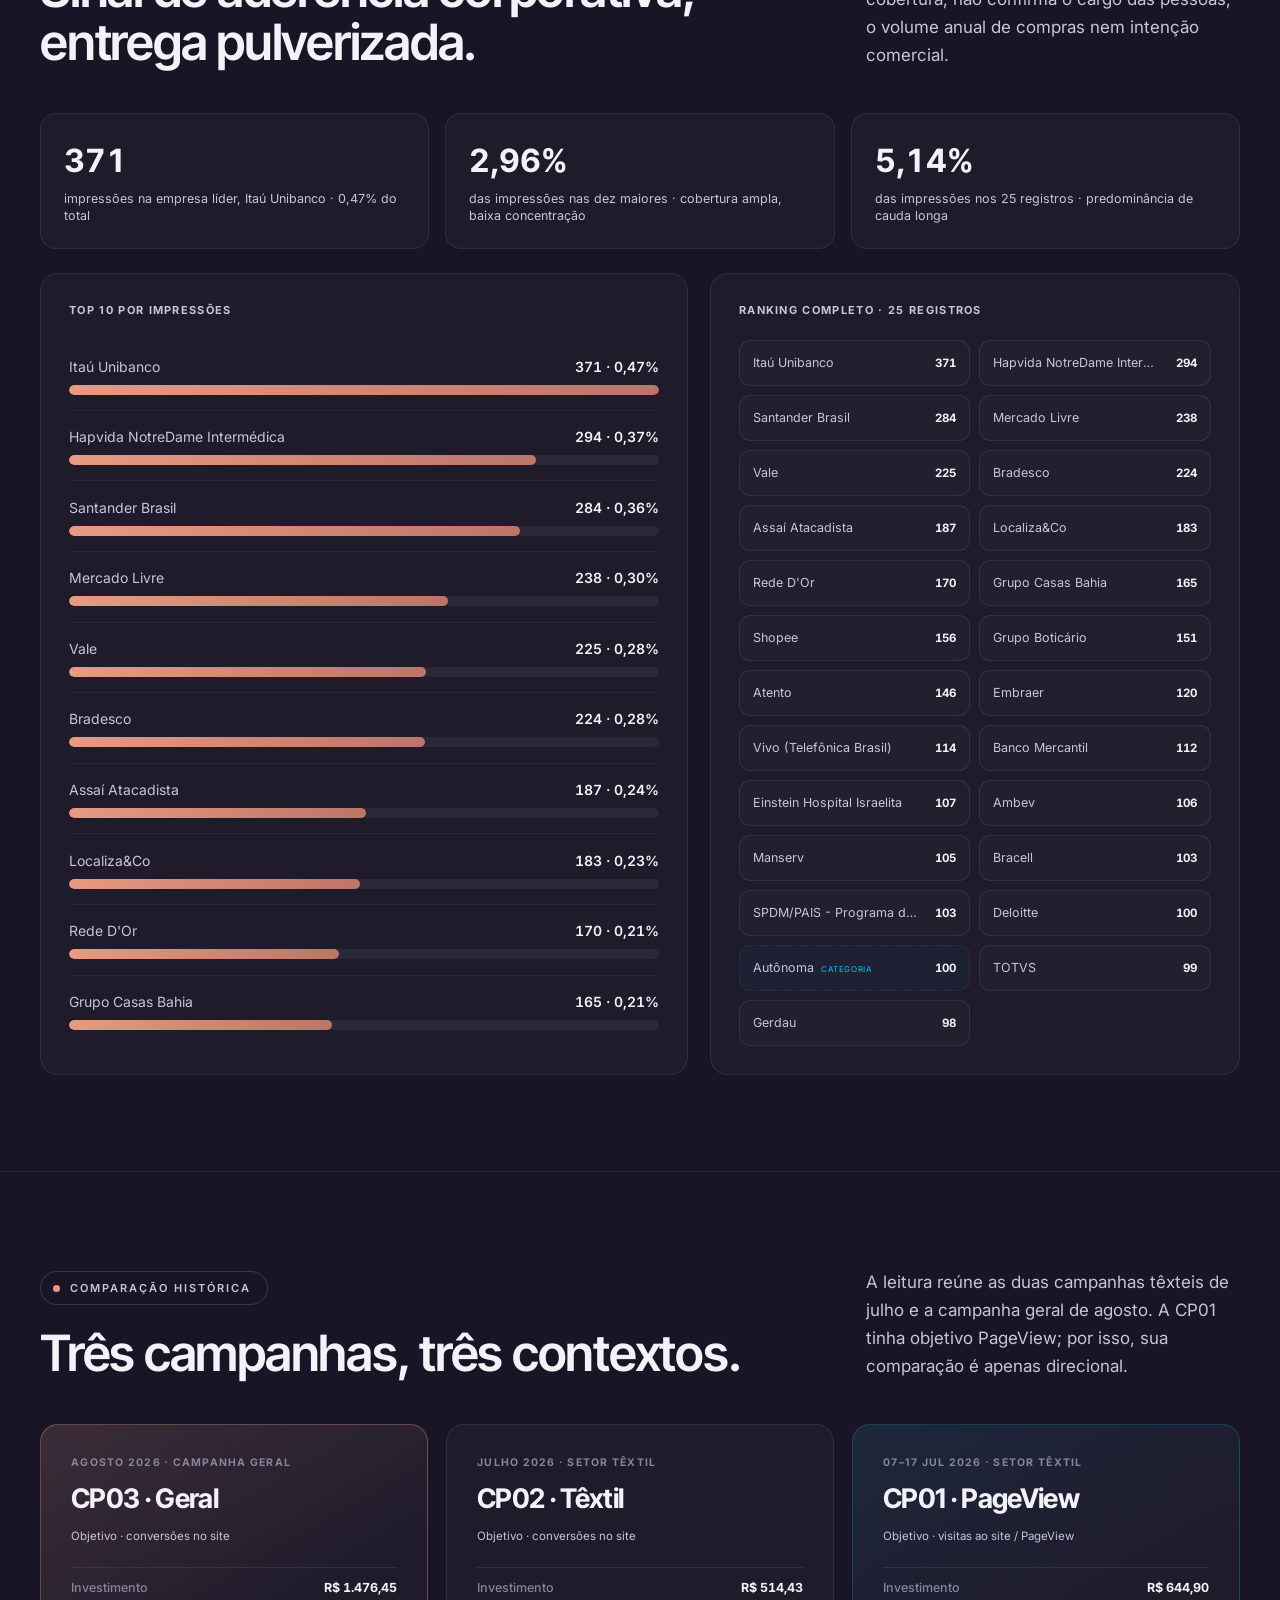
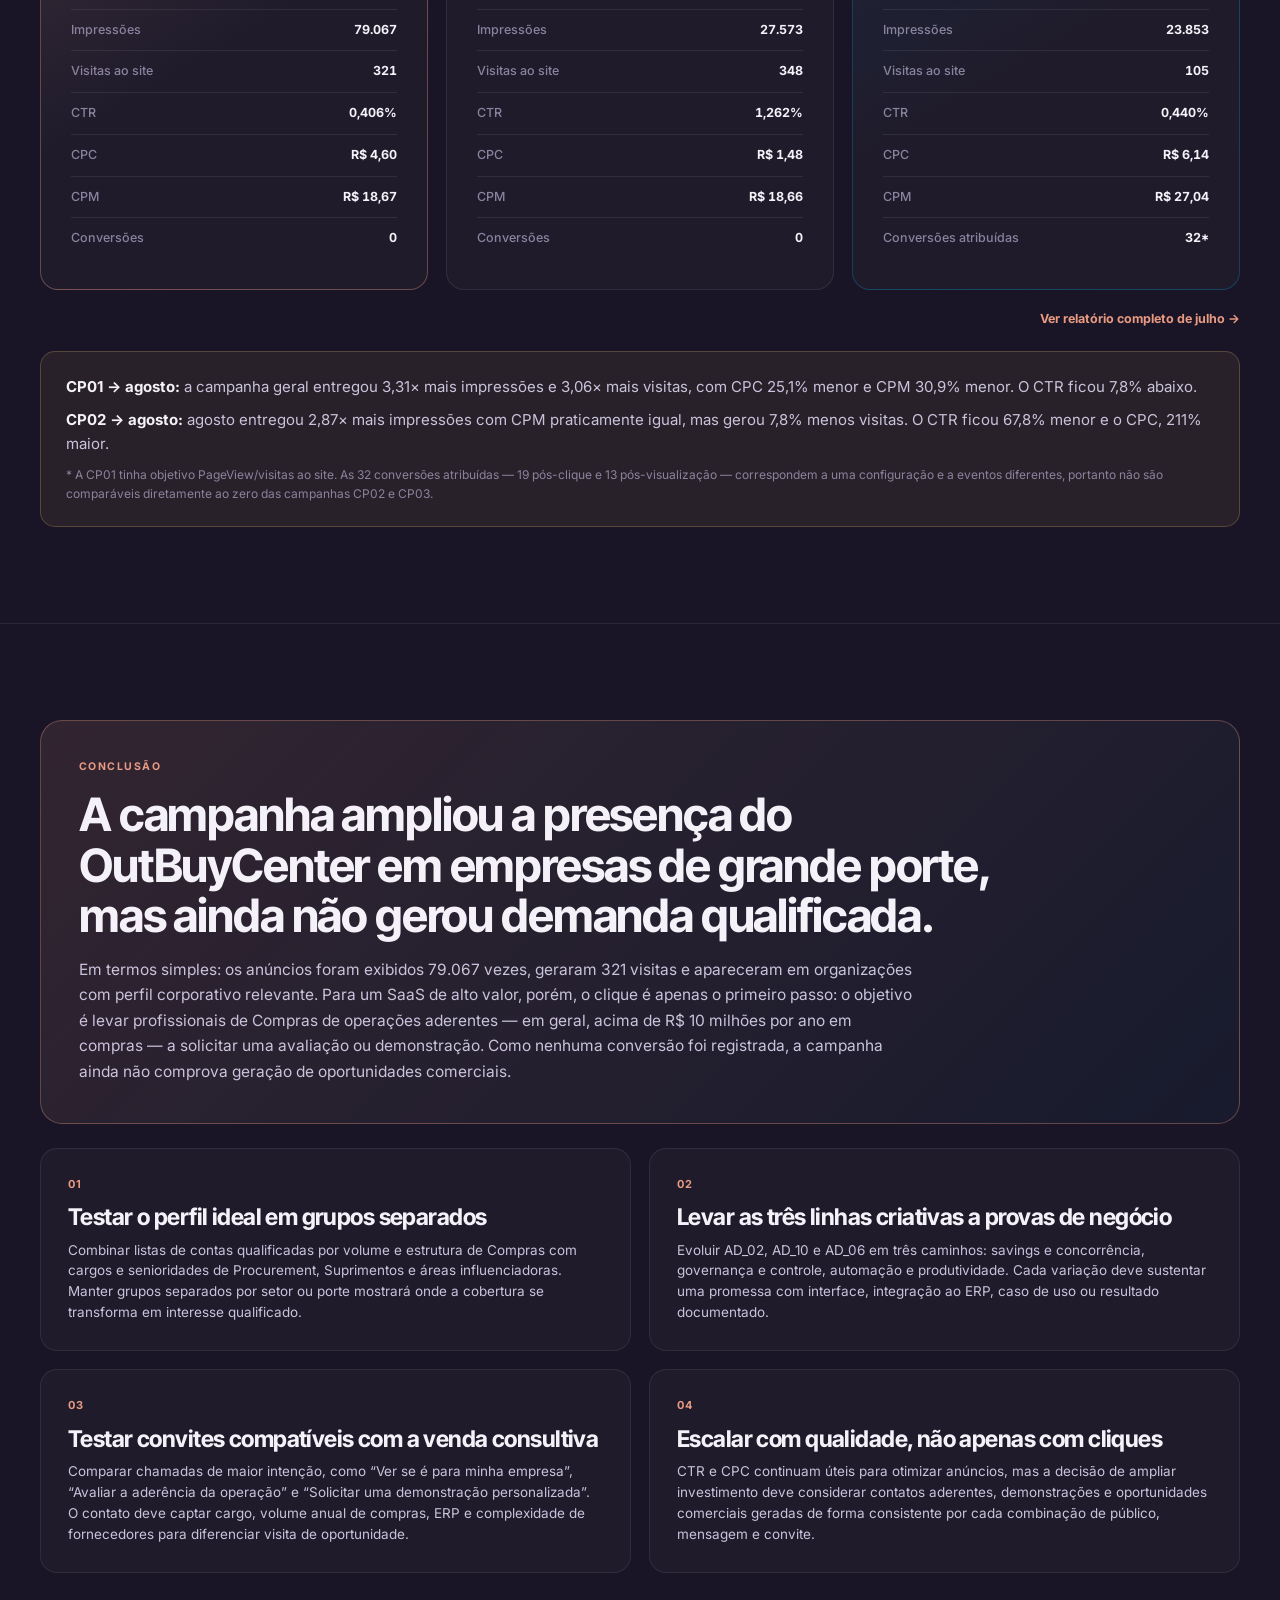
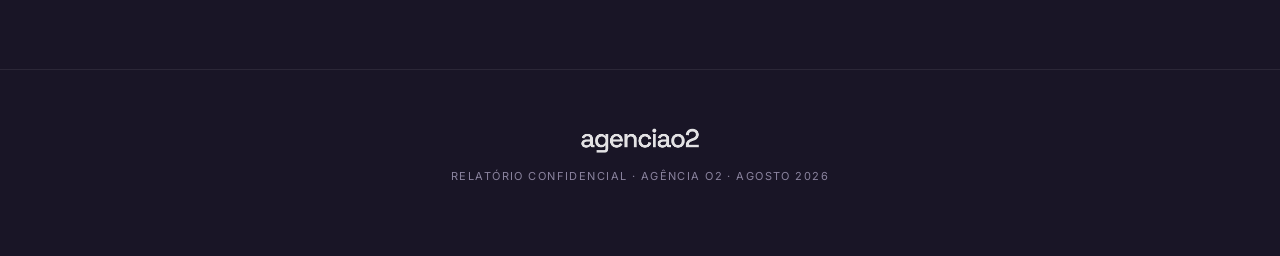
==== commit a144b338: "Adiciona histórico Google Ads da Outplan" ====
--- a/outplan/index.html
+++ b/outplan/index.html
@@ -344,6 +344,7 @@
     <nav class="campaign-switcher" aria-label="Selecionar campanha">
       <a class="active" href="./" aria-current="page">Campanha geral · ago/2026</a>
       <a href="campanhas/setor-textil-jul-2026/">Setor têxtil · jul/2026</a>
+      <a href="google-ads-historico-2026/">Google Ads · histórico 2026</a>
     </nav>
     <a class="portal-link" href="../">Página inicial</a>
   </div>
